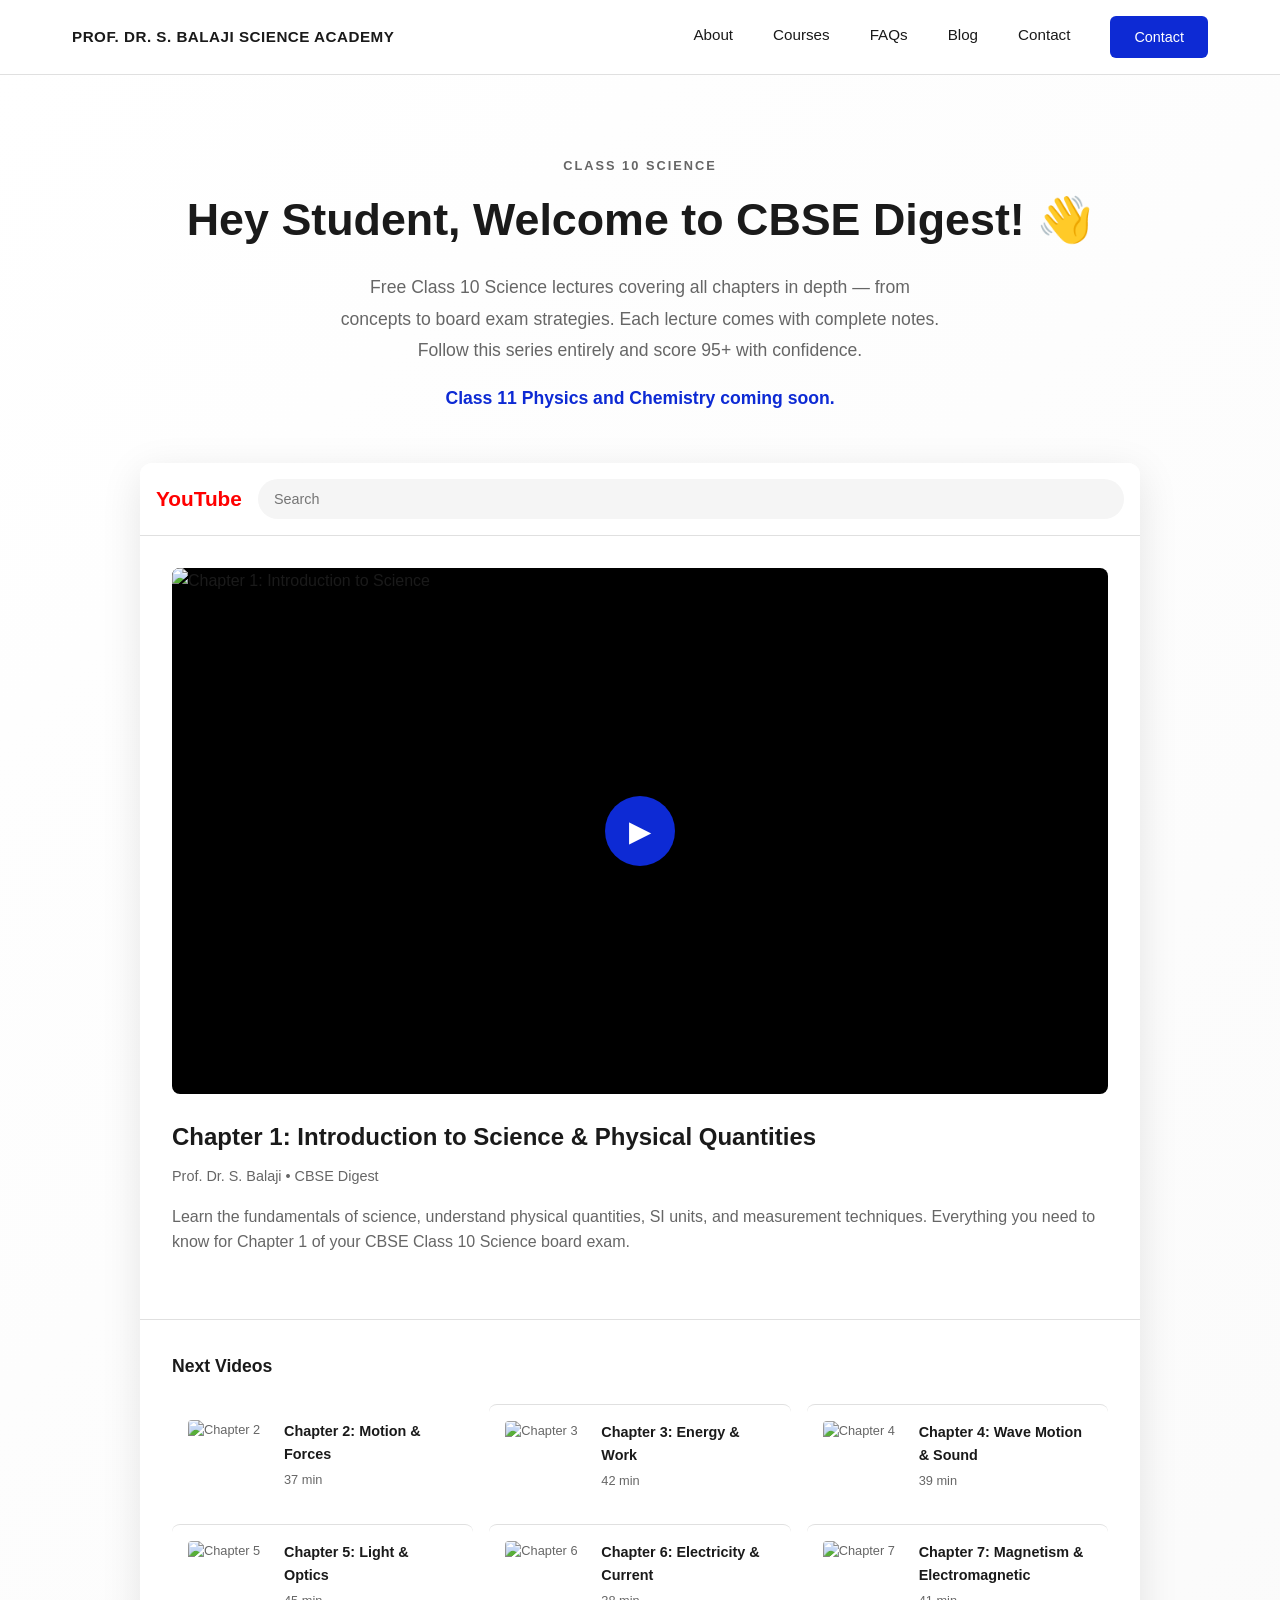
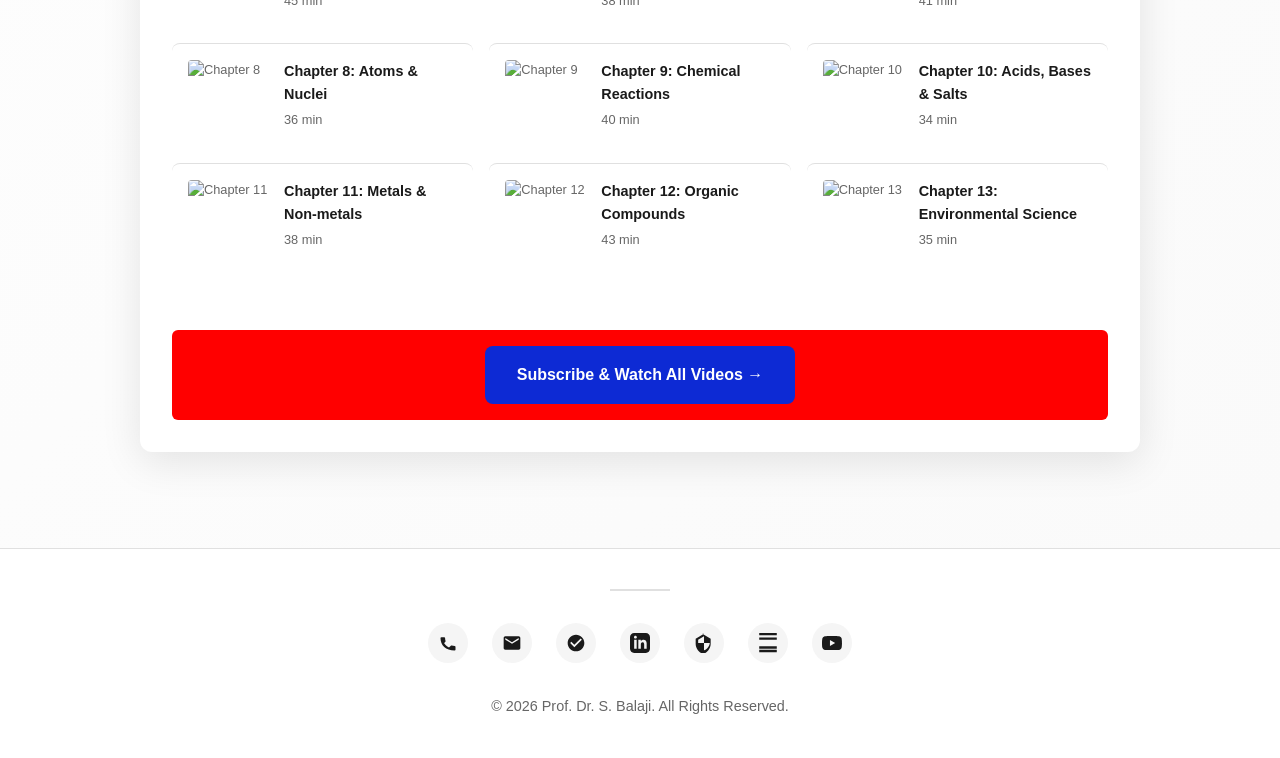
==== cbse-digest.html @ 3a1e555d "Add files via upload" ====
<!DOCTYPE html>
<html lang="en">
<head>
    <meta charset="UTF-8">
    <meta name="viewport" content="width=device-width, initial-scale=1.0">
    <title>CBSE Digest - Free Class 10 Science Lectures</title>
    <link rel="stylesheet" href="styles.css">
</head>
<body>
    <!-- HEADER -->
    <header class="header" id="header">
        <div class="header-container">
            <div class="logo" onclick="window.location.href='index.html'">PROF. DR. S. BALAJI SCIENCE ACADEMY</div>
            
            <nav class="nav-desktop">
                <a href="index.html#about" class="nav-link">About</a>
                <a href="index.html#courses" class="nav-link">Courses</a>
                <a href="index.html#faqs" class="nav-link">FAQs</a>
                <a href="index.html#blog" class="nav-link">Blog</a>
                <a href="index.html#contact" class="nav-link">Contact</a>
                <a href="tel:+919787692116" class="nav-cta">Contact</a>
            </nav>

            <button class="hamburger" id="hamburger">
                <span></span>
                <span></span>
                <span></span>
            </button>
        </div>

        <!-- Mobile Menu -->
        <nav class="nav-mobile" id="navMobile">
            <button class="close-menu" id="closeMenu">✕</button>
            <a href="index.html#about" class="nav-link-mobile">About</a>
            <a href="index.html#courses" class="nav-link-mobile">Courses</a>
            <a href="index.html#faqs" class="nav-link-mobile">FAQs</a>
            <a href="index.html#blog" class="nav-link-mobile">Blog</a>
            <a href="index.html#contact" class="nav-link-mobile">Contact</a>
            <a href="tel:+919787692116" class="nav-link-mobile cta-mobile">Contact</a>
        </nav>
    </header>

    <!-- CBSE DIGEST HERO -->
    <section class="digest-hero">
        <div class="section-container">
            <div class="section-header">
                <p class="section-label">CLASS 10 SCIENCE</p>
                <h1 class="section-title">Hey Student, Welcome to CBSE Digest! 👋</h1>
                <p class="section-subtitle">
                    Free Class 10 Science lectures covering all chapters in depth — from concepts to board exam strategies. 
                    Each lecture comes with complete notes. Follow this series entirely and score 95+ with confidence.
                </p>
                <p class="section-subtitle soon">
                    Class 11 Physics and Chemistry coming soon.
                </p>
            </div>

            <!-- YouTube Mockup -->
            <div class="digest-mockup">
                <div class="youtube-header">
                    <div class="yt-logo">YouTube</div>
                    <input type="text" placeholder="Search" class="yt-search">
                </div>

                <div class="video-main-section">
                    <div class="main-video">
                        <img src="assets/images/chapter1-main.jpg" alt="Chapter 1: Introduction to Science">
                        <div class="play-btn">▶</div>
                    </div>
                    <div class="video-info">
                        <h2>Chapter 1: Introduction to Science & Physical Quantities</h2>
                        <p class="video-meta">Prof. Dr. S. Balaji • CBSE Digest</p>
                        <p class="video-description">Learn the fundamentals of science, understand physical quantities, SI units, and measurement techniques. Everything you need to know for Chapter 1 of your CBSE Class 10 Science board exam.</p>
                    </div>
                </div>

                <div class="suggested-videos">
                    <h3>Next Videos</h3>
                    <div class="suggestion-list">
                        <div class="suggestion-item">
                            <img src="assets/images/chapter2-thumb.jpg" alt="Chapter 2">
                            <div>
                                <p class="suggestion-title">Chapter 2: Motion & Forces</p>
                                <p class="suggestion-meta">37 min</p>
                            </div>
                        </div>
                        <div class="suggestion-item">
                            <img src="assets/images/chapter3-thumb.jpg" alt="Chapter 3">
                            <div>
                                <p class="suggestion-title">Chapter 3: Energy & Work</p>
                                <p class="suggestion-meta">42 min</p>
                            </div>
                        </div>
                        <div class="suggestion-item">
                            <img src="assets/images/chapter4-thumb.jpg" alt="Chapter 4">
                            <div>
                                <p class="suggestion-title">Chapter 4: Wave Motion & Sound</p>
                                <p class="suggestion-meta">39 min</p>
                            </div>
                        </div>
                        <div class="suggestion-item">
                            <img src="assets/images/chapter5-thumb.jpg" alt="Chapter 5">
                            <div>
                                <p class="suggestion-title">Chapter 5: Light & Optics</p>
                                <p class="suggestion-meta">45 min</p>
                            </div>
                        </div>
                        <div class="suggestion-item">
                            <img src="assets/images/chapter6-thumb.jpg" alt="Chapter 6">
                            <div>
                                <p class="suggestion-title">Chapter 6: Electricity & Current</p>
                                <p class="suggestion-meta">38 min</p>
                            </div>
                        </div>
                        <div class="suggestion-item">
                            <img src="assets/images/chapter7-thumb.jpg" alt="Chapter 7">
                            <div>
                                <p class="suggestion-title">Chapter 7: Magnetism & Electromagnetic</p>
                                <p class="suggestion-meta">41 min</p>
                            </div>
                        </div>
                        <div class="suggestion-item">
                            <img src="assets/images/chapter8-thumb.jpg" alt="Chapter 8">
                            <div>
                                <p class="suggestion-title">Chapter 8: Atoms & Nuclei</p>
                                <p class="suggestion-meta">36 min</p>
                            </div>
                        </div>
                        <div class="suggestion-item">
                            <img src="assets/images/chapter9-thumb.jpg" alt="Chapter 9">
                            <div>
                                <p class="suggestion-title">Chapter 9: Chemical Reactions</p>
                                <p class="suggestion-meta">40 min</p>
                            </div>
                        </div>
                        <div class="suggestion-item">
                            <img src="assets/images/chapter10-thumb.jpg" alt="Chapter 10">
                            <div>
                                <p class="suggestion-title">Chapter 10: Acids, Bases & Salts</p>
                                <p class="suggestion-meta">34 min</p>
                            </div>
                        </div>
                        <div class="suggestion-item">
                            <img src="assets/images/chapter11-thumb.jpg" alt="Chapter 11">
                            <div>
                                <p class="suggestion-title">Chapter 11: Metals & Non-metals</p>
                                <p class="suggestion-meta">38 min</p>
                            </div>
                        </div>
                        <div class="suggestion-item">
                            <img src="assets/images/chapter12-thumb.jpg" alt="Chapter 12">
                            <div>
                                <p class="suggestion-title">Chapter 12: Organic Compounds</p>
                                <p class="suggestion-meta">43 min</p>
                            </div>
                        </div>
                        <div class="suggestion-item">
                            <img src="assets/images/chapter13-thumb.jpg" alt="Chapter 13">
                            <div>
                                <p class="suggestion-title">Chapter 13: Environmental Science</p>
                                <p class="suggestion-meta">35 min</p>
                            </div>
                        </div>
                    </div>
                </div>

                <div class="digest-cta">
                    <a href="https://www.youtube.com/@CBSEdigest" class="btn btn-primary">Subscribe & Watch All Videos →</a>
                </div>
            </div>
        </div>
    </section>

    <!-- FOOTER -->
    <footer class="footer">
        <div class="footer-divider"></div>
        <div class="footer-icons">
            <a href="tel:+919787692116" class="footer-icon phone" title="Call">
                <svg viewBox="0 0 24 24" xmlns="http://www.w3.org/2000/svg">
                    <path d="M6.62 10.79c1.44 2.83 3.76 5.14 6.59 6.59l2.2-2.2c.27-.27.67-.36 1.02-.24 1.12.37 2.33.57 3.57.57.55 0 1 .45 1 1V20c0 .55-.45 1-1 1C9.29 21 3 14.71 3 6c0-.55.45-1 1-1h3.5c.55 0 1 .45 1 1 0 1.25.2 2.45.57 3.57.11.35.03.74-.25 1.02l-2.2 2.2z"/>
                </svg>
            </a>
            <a href="mailto:prof.balaji13@gmail.com" class="footer-icon mail" title="Email">
                <svg viewBox="0 0 24 24" xmlns="http://www.w3.org/2000/svg">
                    <path d="M20 4H4c-1.1 0-1.99.9-1.99 2L2 18c0 1.1.9 2 2 2h16c1.1 0 2-.9 2-2V6c0-1.1-.9-2-2-2zm0 4l-8 5-8-5V6l8 5 8-5v2z"/>
                </svg>
            </a>
            <a href="https://g.co/kgs/EkVWVxL" class="footer-icon business" title="Google Business">
                <svg viewBox="0 0 24 24" xmlns="http://www.w3.org/2000/svg">
                    <path d="M12 2C6.48 2 2 6.48 2 12s4.48 10 10 10 10-4.48 10-10S17.52 2 12 2zm-2 15l-5-5 1.41-1.41L10 14.17l7.59-7.59L19 8l-9 9z"/>
                </svg>
            </a>
            <a href="https://www.linkedin.com/in/profdrsbalaji" class="footer-icon linkedin" title="LinkedIn">
                <svg viewBox="0 0 24 24" xmlns="http://www.w3.org/2000/svg">
                    <path d="M19 0h-14c-2.761 0-5 2.239-5 5v14c0 2.761 2.239 5 5 5h14c2.762 0 5-2.239 5-5v-14c0-2.761-2.238-5-5-5zm-11 19h-3v-11h3v11zm-1.5-12.268c-.966 0-1.75-.79-1.75-1.764s.784-1.764 1.75-1.764 1.75.79 1.75 1.764-.783 1.764-1.75 1.764zm13.5 12.268h-3v-5.604c0-3.368-4-3.113-4 0v5.604h-3v-11h3v1.765c1.396-2.586 7-2.777 7 2.469v6.766z"/>
                </svg>
            </a>
            <a href="https://scholar.google.co.kr/citations?hl=en&pli=1&user=9NAUZ5MAAAAJ" class="footer-icon scholar" title="Google Scholar">
                <svg viewBox="0 0 24 24" xmlns="http://www.w3.org/2000/svg">
                    <path d="M12 1L2 7v6c0 5.55 3.84 10.74 9 12 5.16-1.26 9-6.45 9-12V7l-10-6zm0 10.99h7c-.53 4.12-3.28 7.72-7 8.77V12H5V8.21L12 4v7.99z"/>
                </svg>
            </a>
            <a href="https://profbalaji.substack.com/" class="footer-icon substack" title="Substack">
                <svg viewBox="0 0 24 24" xmlns="http://www.w3.org/2000/svg">
                    <path d="M22.539 8.242H1.46V5.406h21.08V8.24zm0 10.562H1.46V15.97h21.08v2.834zm0 1.375H1.46v2.834h21.08v-2.834zM1.46 0h21.08v2.84H1.46V0z"/>
                </svg>
            </a>
            <a href="https://www.youtube.com/@CBSEdigest" class="footer-icon youtube" title="YouTube">
                <svg viewBox="0 0 24 24" xmlns="http://www.w3.org/2000/svg">
                    <path d="M23.498 6.186a3.016 3.016 0 0 0-2.122-2.136C19.505 3.545 12 3.545 12 3.545s-7.505 0-9.377.505A3.017 3.017 0 0 0 .502 6.186C0 8.07 0 12 0 12s0 3.93.502 5.814a3.016 3.016 0 0 0 2.122 2.136c1.871.505 9.376.505 9.376.505s7.505 0 9.377-.505a3.015 3.015 0 0 0 2.122-2.136C24 15.93 24 12 24 12s0-3.93-.502-5.814zM9.545 15.568V8.432L15.818 12l-6.273 3.568z" fill="currentColor"/>
                </svg>
            </a>
        </div>
        <p class="footer-copyright">© 2026 Prof. Dr. S. Balaji. All Rights Reserved.</p>
    </footer>

    <script src="script.js"></script>
</body>
</html>
---- styles.css ----
/* CSS VARIABLES */
:root {
    --primary-blue: #0d2ad4;
    --teal: #049a8f;
    --gold: #edb538;
    --dark-navy: #0d2955;
    --light-gray: #f5f5f5;
    --off-white: #fafafa;
    --text-dark: #1a1a1a;
    --text-light: #666;
    --border-light: #e0e0e0;
    --transition: all 0.3s cubic-bezier(0.25, 0.46, 0.45, 0.94);
}

/* GLOBAL */
* {
    margin: 0;
    padding: 0;
    box-sizing: border-box;
}

html {
    scroll-behavior: smooth;
}

body {
    font-family: -apple-system, BlinkMacSystemFont, 'Segoe UI', Roboto, Oxygen, Ubuntu, Cantarell, sans-serif;
    color: var(--text-dark);
    background: #fff;
    line-height: 1.6;
    overflow-x: hidden;
}

/* HEADER */
.header {
    position: fixed;
    top: 0;
    left: 0;
    right: 0;
    background: rgba(255, 255, 255, 0.95);
    backdrop-filter: blur(10px);
    z-index: 1000;
    border-bottom: 1px solid var(--border-light);
}

.header-container {
    max-width: 1200px;
    margin: 0 auto;
    padding: 1rem 2rem;
    display: flex;
    align-items: center;
    justify-content: space-between;
}

.logo {
    font-size: 0.95rem;
    font-weight: 700;
    letter-spacing: 0.5px;
    cursor: pointer;
    transition: var(--transition);
    color: var(--text-dark);
}

.logo:hover {
    color: var(--primary-blue);
}

/* DESKTOP NAV */
.nav-desktop {
    display: flex;
    gap: 2.5rem;
    align-items: center;
}

.nav-link {
    font-size: 0.95rem;
    color: var(--text-dark);
    text-decoration: none;
    transition: var(--transition);
    position: relative;
    padding-bottom: 0.25rem;
}

.nav-link:hover {
    color: var(--primary-blue);
}

.nav-link.active::after {
    content: '';
    position: absolute;
    bottom: -8px;
    left: 50%;
    transform: translateX(-50%);
    width: 6px;
    height: 3px;
    background: var(--primary-blue);
    border-radius: 2px;
}

.nav-cta {
    background: var(--primary-blue);
    color: white !important;
    padding: 0.6rem 1.5rem;
    border-radius: 6px;
    text-decoration: none;
    font-size: 0.9rem;
    font-weight: 500;
    transition: var(--transition);
}

.nav-cta:hover {
    background: #0a1fa8;
    transform: translateY(-2px);
}

/* MOBILE NAV */
.hamburger {
    display: none;
    flex-direction: column;
    gap: 6px;
    background: none;
    border: none;
    cursor: pointer;
}

.hamburger span {
    width: 25px;
    height: 2.5px;
    background: var(--text-dark);
    transition: var(--transition);
    border-radius: 2px;
}

.hamburger.active span:nth-child(1) {
    transform: rotate(45deg) translate(8px, 8px);
}

.hamburger.active span:nth-child(2) {
    opacity: 0;
}

.hamburger.active span:nth-child(3) {
    transform: rotate(-45deg) translate(8px, -8px);
}

.nav-mobile {
    position: fixed;
    top: 0;
    left: -100%;
    width: 100%;
    height: 100vh;
    background: rgba(255, 255, 255, 0.98);
    backdrop-filter: blur(10px);
    display: flex;
    flex-direction: column;
    gap: 1.5rem;
    padding: 6rem 2rem 2rem;
    transition: left 0.3s ease;
    z-index: 999;
}

.nav-mobile.active {
    left: 0;
}

.close-menu {
    position: absolute;
    top: 1.5rem;
    right: 2rem;
    background: none;
    border: none;
    font-size: 1.5rem;
    cursor: pointer;
    color: var(--text-dark);
}

.nav-link-mobile {
    font-size: 1.1rem;
    color: var(--text-dark);
    text-decoration: none;
    padding: 0.75rem 0;
    border-bottom: 1px solid var(--border-light);
    transition: var(--transition);
}

.nav-link-mobile:hover {
    color: var(--primary-blue);
}

.cta-mobile {
    background: var(--primary-blue);
    color: white !important;
    padding: 0.75rem 1.5rem;
    border-radius: 6px;
    text-align: center;
    border: none;
    margin-top: 1rem;
}

/* HERO SECTION */
.hero {
    min-height: 100vh;
    display: flex;
    align-items: center;
    justify-content: center;
    position: relative;
    margin-top: 60px;
    background: linear-gradient(135deg, #ffffff 0%, #fafafa 100%);
    overflow: hidden;
}

.hero-grid {
    position: absolute;
    top: 0;
    left: 0;
    width: 100%;
    height: 100%;
    background-image: 
        linear-gradient(0deg, transparent 24%, rgba(200, 200, 200, 0.05) 25%, rgba(200, 200, 200, 0.05) 26%, transparent 27%, transparent 74%, rgba(200, 200, 200, 0.05) 75%, rgba(200, 200, 200, 0.05) 76%, transparent 77%, transparent),
        linear-gradient(90deg, transparent 24%, rgba(200, 200, 200, 0.05) 25%, rgba(200, 200, 200, 0.05) 26%, transparent 27%, transparent 74%, rgba(200, 200, 200, 0.05) 75%, rgba(200, 200, 200, 0.05) 76%, transparent 77%, transparent);
    background-size: 50px 50px;
    opacity: 0.5;
}

.hero-content {
    position: relative;
    z-index: 2;
    max-width: 900px;
    margin: 0 auto;
    padding: 2rem;
    text-align: center;
}

.hero-title {
    font-size: clamp(2rem, 5vw, 3.5rem);
    font-weight: 800;
    line-height: 1.2;
    margin-bottom: 1.5rem;
    color: var(--text-dark);
}

.hero-title .italic {
    font-style: italic;
    font-weight: 600;
}

.hero-description {
    font-size: clamp(1rem, 2vw, 1.1rem);
    color: var(--text-light);
    margin-bottom: 1.25rem;
    line-height: 1.8;
}

.hero-buttons {
    display: flex;
    gap: 1.5rem;
    justify-content: center;
    margin: 2.5rem 0;
    flex-wrap: wrap;
}

.btn {
    padding: 1rem 2rem;
    border-radius: 8px;
    text-decoration: none;
    font-weight: 600;
    font-size: 1rem;
    transition: var(--transition);
    display: inline-flex;
    align-items: center;
    gap: 0.75rem;
    border: none;
    cursor: pointer;
}

.btn-primary {
    background: var(--primary-blue);
    color: white;
}

.btn-primary:hover {
    background: #0a1fa8;
    transform: translateY(-3px);
    box-shadow: 0 8px 20px rgba(13, 42, 212, 0.3);
}

.btn-secondary {
    background: transparent;
    color: var(--primary-blue);
    border: 2px solid var(--primary-blue);
}

.btn-secondary:hover {
    background: var(--primary-blue);
    color: white;
}

.hero-badges {
    display: flex;
    flex-wrap: wrap;
    gap: 1rem;
    justify-content: center;
    margin: 2.5rem 0;
}

.badge {
    background: white;
    padding: 0.75rem 1.5rem;
    border-radius: 20px;
    font-size: 0.9rem;
    color: var(--text-dark);
    box-shadow: 0 2px 8px rgba(0, 0, 0, 0.08);
}

.papers-grid {
    display: grid;
    grid-template-columns: repeat(auto-fit, minmax(100px, 1fr));
    gap: 1.5rem;
    margin: 3rem 0;
    max-width: 400px;
    margin-left: auto;
    margin-right: auto;
}

.paper {
    background: white;
    padding: 1.5rem;
    border-radius: 12px;
    box-shadow: 0 4px 15px rgba(0, 0, 0, 0.08);
    text-align: center;
    transition: var(--transition);
}

.paper:hover {
    transform: translateY(-5px);
    box-shadow: 0 8px 25px rgba(0, 0, 0, 0.12);
}

.paper {
    font-size: 1.8rem;
    font-weight: 700;
    color: var(--primary-blue);
    display: flex;
    flex-direction: column;
    align-items: center;
}

.paper span {
    font-size: 0.75rem;
    font-weight: 600;
    color: var(--text-light);
    margin-top: 0.5rem;
    text-transform: uppercase;
}

.name-card {
    background: white;
    padding: 1.5rem;
    border-radius: 12px;
    box-shadow: 0 4px 15px rgba(0, 0, 0, 0.08);
    margin-top: 3rem;
    max-width: 350px;
    margin-left: auto;
    margin-right: auto;
}

.name-card h3 {
    font-size: 1.5rem;
    font-weight: 700;
    margin-bottom: 0.5rem;
}

.name-card .degree {
    font-size: 0.85rem;
    font-weight: 500;
    color: var(--text-light);
    margin-left: 0.5rem;
}

.name-card .meta {
    font-size: 0.9rem;
    color: var(--text-light);
    margin-bottom: 1rem;
}

.subjects-pills {
    display: flex;
    flex-wrap: wrap;
    gap: 0.5rem;
    justify-content: center;
}

.pill {
    background: var(--light-gray);
    padding: 0.5rem 1rem;
    border-radius: 20px;
    font-size: 0.8rem;
    font-weight: 600;
    color: var(--text-dark);
}

/* SECTION HEADER */
.section-container {
    max-width: 1200px;
    margin: 0 auto;
    padding: 4rem 2rem;
}

.section-header {
    text-align: center;
    margin-bottom: 3rem;
}

.section-label {
    font-size: 0.8rem;
    letter-spacing: 2px;
    text-transform: uppercase;
    color: var(--text-light);
    font-weight: 600;
    margin-bottom: 0.5rem;
}

.section-title {
    font-size: clamp(1.8rem, 4vw, 2.8rem);
    font-weight: 800;
    margin-bottom: 1rem;
    color: var(--text-dark);
}

.section-subtitle {
    font-size: clamp(0.95rem, 1.5vw, 1.1rem);
    color: var(--text-light);
    max-width: 600px;
    margin: 0 auto;
    line-height: 1.8;
}

/* ABOUT SECTION */
.about {
    background: white;
}

.about-content {
    max-width: 800px;
    margin: 0 auto;
    font-size: 1.05rem;
    line-height: 1.8;
    color: var(--text-light);
}

.about-content p {
    margin-bottom: 1.5rem;
}

.read-more-content {
    max-height: 0;
    overflow: hidden;
    transition: max-height 0.3s ease;
}

.read-more-content.active {
    max-height: 500px;
}

.read-more-btn {
    background: white;
    color: var(--primary-blue);
    border: 2px solid var(--primary-blue);
    padding: 0.75rem 2rem;
    border-radius: 6px;
    cursor: pointer;
    font-weight: 600;
    font-size: 0.95rem;
    transition: var(--transition);
    margin: 1.5rem 0;
}

.read-more-btn:hover {
    background: var(--primary-blue);
    color: white;
}

.about-cta {
    margin-top: 2.5rem;
    text-align: center;
}

.linkedin-btn {
    display: inline-block;
    background: #0A66C2;
    color: white;
    padding: 0.75rem 2rem;
    border-radius: 6px;
    text-decoration: none;
    font-weight: 600;
    transition: var(--transition);
}

.linkedin-btn:hover {
    background: #084a98;
    transform: translateY(-2px);
}

/* COURSES SECTION */
.courses {
    background: var(--light-gray);
}

.courses-grid {
    display: grid;
    grid-template-columns: repeat(auto-fit, minmax(320px, 1fr));
    gap: 2rem;
    margin-bottom: 3rem;
}

.course-card {
    background: white;
    padding: 2rem;
    border-radius: 12px;
    box-shadow: 0 2px 10px rgba(0, 0, 0, 0.08);
    transition: var(--transition);
}

.course-card:hover {
    transform: translateY(-8px);
    box-shadow: 0 12px 30px rgba(0, 0, 0, 0.15);
}

.pill-group {
    display: flex;
    gap: 0.75rem;
    margin-bottom: 1.5rem;
    flex-wrap: wrap;
}

.pill-badge {
    background: var(--light-gray);
    padding: 0.4rem 0.9rem;
    border-radius: 15px;
    font-size: 0.75rem;
    font-weight: 700;
    text-transform: uppercase;
    color: var(--text-dark);
}

.course-board {
    font-size: 1.8rem;
    font-weight: 800;
    color: var(--primary-blue);
    margin-bottom: 0.25rem;
}

.course-board.tnboard {
    color: var(--teal);
}

.course-class {
    font-size: 1.2rem;
    font-weight: 700;
    font-style: italic;
    color: var(--text-dark);
    margin-bottom: 0.5rem;
}

.course-subjects {
    font-size: 0.8rem;
    text-transform: uppercase;
    letter-spacing: 1px;
    color: var(--text-light);
    font-weight: 600;
    margin-bottom: 1rem;
}

.course-description {
    font-size: 0.95rem;
    color: var(--text-light);
    line-height: 1.6;
    margin-bottom: 1.5rem;
}

.course-description strong {
    color: var(--text-dark);
    font-weight: 600;
}

.batch-timings {
    background: var(--off-white);
    padding: 1.25rem;
    border-radius: 8px;
    margin-bottom: 1.5rem;
}

.batch {
    display: flex;
    gap: 1rem;
    margin-bottom: 1rem;
}

.batch:last-child {
    margin-bottom: 0;
}

.calendar {
    font-size: 1.5rem;
}

.batch p {
    font-size: 0.9rem;
    margin: 0;
}

.batch p:first-child {
    font-weight: 600;
    color: var(--text-dark);
}

.batch p:last-child {
    color: var(--text-light);
    font-size: 0.85rem;
}

.course-cta {
    display: block;
    text-align: center;
    background: var(--primary-blue);
    color: white;
    padding: 0.75rem 1.5rem;
    border-radius: 6px;
    text-decoration: none;
    font-weight: 600;
    transition: var(--transition);
}

.course-cta:hover {
    background: #0a1fa8;
    transform: translateY(-2px);
}

/* CBSE DIGEST CARD */
.cbse-digest-card {
    background: linear-gradient(135deg, #667eea 0%, #764ba2 100%);
    color: white;
    padding: 2.5rem;
    border-radius: 15px;
    display: grid;
    grid-template-columns: 1fr 1fr;
    gap: 2rem;
    align-items: center;
    margin-top: 3rem;
}

.digest-left h3 {
    font-size: 2rem;
    font-weight: 800;
    margin-bottom: 1.5rem;
}

.digest-flow {
    display: flex;
    flex-wrap: wrap;
    align-items: center;
    gap: 0.75rem;
    margin-bottom: 2rem;
}

.flow-item {
    background: rgba(255, 255, 255, 0.2);
    padding: 0.75rem 1.25rem;
    border-radius: 20px;
    font-size: 0.85rem;
    font-weight: 600;
    backdrop-filter: blur(10px);
}

.flow-arrow {
    opacity: 0.8;
}

.digest-description {
    font-size: 1rem;
    line-height: 1.6;
    margin-bottom: 1.5rem;
    opacity: 0.95;
}

.digest-cta {
    display: inline-block;
    background: white;
    color: #667eea;
    padding: 0.75rem 1.5rem;
    border-radius: 6px;
    text-decoration: none;
    font-weight: 700;
    transition: var(--transition);
}

.digest-cta:hover {
    transform: translateY(-2px);
    box-shadow: 0 8px 20px rgba(0, 0, 0, 0.2);
}

.digest-right {
    display: flex;
    justify-content: center;
}

.youtube-mockup {
    background: white;
    border-radius: 12px;
    overflow: hidden;
    box-shadow: 0 20px 60px rgba(0, 0, 0, 0.3);
    width: 100%;
    max-width: 350px;
}

.video-player {
    position: relative;
    background: #000;
    aspect-ratio: 16 / 9;
    overflow: hidden;
}

.video-player img {
    width: 100%;
    height: 100%;
    object-fit: cover;
}

.play-icon {
    position: absolute;
    top: 50%;
    left: 50%;
    transform: translate(-50%, -50%);
    background: var(--primary-blue);
    width: 50px;
    height: 50px;
    border-radius: 50%;
    display: flex;
    align-items: center;
    justify-content: center;
    color: white;
    font-size: 1.5rem;
    cursor: pointer;
    transition: var(--transition);
}

.video-player:hover .play-icon {
    background: #0a1fa8;
    transform: translate(-50%, -50%) scale(1.1);
}

.video-suggestions {
    padding: 1rem;
    background: white;
    color: var(--text-dark);
}

.video-title {
    font-size: 0.85rem;
    font-weight: 600;
    margin-bottom: 0.75rem;
    color: var(--text-light);
}

.suggestion-item {
    font-size: 0.8rem;
    padding: 0.5rem 0;
    color: var(--text-light);
    border-top: 1px solid var(--border-light);
}

.suggestion-item:first-child {
    border-top: none;
}

/* MODES SECTION */
.modes {
    background: white;
}

.modes-container {
    display: grid;
    grid-template-columns: repeat(auto-fit, minmax(300px, 1fr));
    gap: 2rem;
}

.mode-card {
    background: white;
    padding: 2rem;
    border-radius: 12px;
    box-shadow: 0 2px 10px rgba(0, 0, 0, 0.08);
    transition: var(--transition);
    position: relative;
}

.mode-card.classroom {
    border-top: 4px solid #FF6B6B;
}

.mode-card.online {
    border-top: 4px solid var(--primary-blue);
}

.mode-card.hybrid {
    border-top: 4px solid var(--gold);
}

.mode-card:hover {
    transform: translateY(-8px);
    box-shadow: 0 12px 30px rgba(0, 0, 0, 0.15);
}

.mode-image {
    width: 100%;
    height: 150px;
    background: linear-gradient(135deg, #f5f5f5 0%, #e8e8e8 100%);
    border-radius: 8px;
    display: flex;
    align-items: center;
    justify-content: center;
    margin-bottom: 1.5rem;
    color: var(--text-dark);
}

.mode-image svg {
    width: 80px;
    height: 80px;
    opacity: 0.6;
}

.mode-title {
    font-size: 1.6rem;
    font-weight: 800;
    margin-bottom: 0.75rem;
    color: var(--text-dark);
}

.mode-description {
    font-size: 0.95rem;
    color: var(--text-light);
    line-height: 1.6;
    margin-bottom: 1.5rem;
}

.mode-features {
    list-style: none;
    margin-bottom: 1.5rem;
}

.mode-features li {
    padding: 0.6rem 0;
    color: var(--text-light);
    font-size: 0.9rem;
    padding-left: 1.5rem;
    position: relative;
}

.mode-features li::before {
    content: '✓';
    position: absolute;
    left: 0;
    color: var(--primary-blue);
    font-weight: bold;
}

.mode-cta {
    display: block;
    text-align: center;
    background: var(--primary-blue);
    color: white;
    padding: 0.75rem 1.5rem;
    border-radius: 6px;
    text-decoration: none;
    font-weight: 600;
    transition: var(--transition);
}

.mode-cta:hover {
    background: #0a1fa8;
    transform: translateY(-2px);
}

/* FAQS SECTION */
.faqs {
    background: var(--light-gray);
}

.faq-filters {
    display: flex;
    gap: 1rem;
    justify-content: center;
    margin-bottom: 2.5rem;
    flex-wrap: wrap;
}

.faq-filter-btn {
    padding: 0.75rem 1.5rem;
    border: 2px solid var(--border-light);
    background: white;
    border-radius: 6px;
    cursor: pointer;
    font-weight: 600;
    font-size: 0.9rem;
    transition: var(--transition);
}

.faq-filter-btn.active {
    border-color: var(--primary-blue);
    background: var(--primary-blue);
    color: white;
}

.faq-grid {
    display: grid;
    grid-template-columns: repeat(auto-fit, minmax(300px, 1fr));
    gap: 1.5rem;
}

.faq-item {
    background: white;
    border-radius: 12px;
    overflow: hidden;
    transition: var(--transition);
}

.faq-item.hidden {
    display: none;
}

.faq-item.hidden.show {
    display: block;
}

.faq-question {
    padding: 1.5rem;
    background: white;
    display: flex;
    justify-content: space-between;
    align-items: center;
    cursor: pointer;
    user-select: none;
    font-weight: 600;
    color: var(--text-dark);
}

.faq-question:hover {
    background: var(--light-gray);
}

.faq-toggle {
    font-size: 1.5rem;
    transition: transform 0.3s ease;
    color: var(--primary-blue);
}

.faq-item.active .faq-toggle {
    transform: rotate(45deg);
}

.faq-answer {
    max-height: 0;
    overflow: hidden;
    transition: max-height 0.3s ease;
    padding: 0 1.5rem;
    color: var(--text-light);
    font-size: 0.95rem;
    line-height: 1.6;
}

.faq-item.active .faq-answer {
    max-height: 500px;
    padding: 1.5rem;
    border-top: 1px solid var(--border-light);
}

/* BLOG SECTION */
.blog {
    background: white;
}

.blog-content {
    display: grid;
    grid-template-columns: 350px 1fr;
    gap: 3rem;
    align-items: start;
}

.blog-card {
    background: var(--light-gray);
    padding: 2rem;
    border-radius: 12px;
    height: fit-content;
    position: sticky;
    top: 120px;
}

.blog-card h3 {
    font-size: 1.3rem;
    font-weight: 700;
    line-height: 1.4;
    margin-bottom: 1rem;
    color: var(--text-dark);
}

.blog-card p {
    font-size: 0.95rem;
    color: var(--text-light);
    line-height: 1.6;
    margin-bottom: 1.5rem;
}

.blog-cta {
    display: inline-block;
    color: var(--primary-blue);
    text-decoration: none;
    font-weight: 700;
    transition: var(--transition);
}

.blog-cta:hover {
    color: #0a1fa8;
}

.blog-stats {
    display: grid;
    grid-template-columns: repeat(3, 1fr);
    gap: 1rem;
    margin-top: 2rem;
    padding-top: 2rem;
    border-top: 1px solid var(--border-light);
}

.stat {
    text-align: center;
}

.stat-number {
    display: block;
    font-size: 1.5rem;
    font-weight: 800;
    color: var(--primary-blue);
    margin-bottom: 0.25rem;
}

.stat-label {
    display: block;
    font-size: 0.75rem;
    color: var(--text-light);
    font-weight: 600;
}

.blog-carousel {
    position: relative;
}

.carousel-container {
    display: flex;
    gap: 1.5rem;
    overflow-x: auto;
    padding-bottom: 1rem;
    scroll-snap-type: x mandatory;
}

.carousel-container::-webkit-scrollbar {
    height: 4px;
}

.carousel-container::-webkit-scrollbar-track {
    background: var(--light-gray);
    border-radius: 2px;
}

.carousel-container::-webkit-scrollbar-thumb {
    background: var(--primary-blue);
    border-radius: 2px;
}

.carousel-item {
    min-width: 280px;
    scroll-snap-align: start;
    background: white;
    border-radius: 12px;
    overflow: hidden;
    box-shadow: 0 2px 10px rgba(0, 0, 0, 0.08);
    transition: var(--transition);
}

.carousel-item:hover {
    box-shadow: 0 8px 20px rgba(0, 0, 0, 0.12);
    transform: translateY(-4px);
}

.article-thumbnail {
    width: 100%;
    aspect-ratio: 3 / 2;
    overflow: hidden;
    background: var(--light-gray);
}

.article-thumbnail img {
    width: 100%;
    height: 100%;
    object-fit: cover;
    transition: var(--transition);
}

.carousel-item:hover .article-thumbnail img {
    transform: scale(1.05);
}

.article-title {
    padding: 1rem;
    font-weight: 600;
    color: var(--text-dark);
    font-size: 0.95rem;
    line-height: 1.4;
}

.article-link {
    padding: 0 1rem 1rem;
    display: inline-block;
    color: var(--primary-blue);
    text-decoration: none;
    font-weight: 700;
    transition: var(--transition);
}

.article-link:hover {
    color: #0a1fa8;
}

.carousel-nav {
    position: absolute;
    top: 50%;
    transform: translateY(-50%);
    background: var(--primary-blue);
    color: white;
    border: none;
    width: 40px;
    height: 40px;
    border-radius: 50%;
    cursor: pointer;
    font-size: 1.2rem;
    display: flex;
    align-items: center;
    justify-content: center;
    transition: var(--transition);
    z-index: 10;
}

.carousel-nav:hover {
    background: #0a1fa8;
    transform: translateY(-50%) scale(1.1);
}

.carousel-nav.prev {
    left: -60px;
}

.carousel-nav.next {
    right: -60px;
}

/* CONTACT SECTION */
.contact {
    background: var(--light-gray);
}

.contact-content {
    display: grid;
    grid-template-columns: 1fr 1fr;
    gap: 3rem;
    align-items: start;
}

.contact-info h3 {
    font-size: 0.9rem;
    letter-spacing: 1px;
    text-transform: uppercase;
    font-weight: 700;
    color: var(--text-light);
    margin-bottom: 1rem;
}

.academy-name {
    font-size: 1.3rem;
    font-weight: 700;
    color: var(--text-dark);
    margin-bottom: 0.5rem;
}

.academy-address {
    color: var(--text-light);
    line-height: 1.6;
    margin-bottom: 1rem;
    font-size: 0.95rem;
}

.academy-phone {
    font-size: 1.1rem;
    font-weight: 700;
    color: var(--primary-blue);
    margin-bottom: 1.5rem;
}

.contact-buttons {
    display: flex;
    gap: 1rem;
    flex-wrap: wrap;
}

.contact-btn {
    padding: 0.75rem 1.5rem;
    border: 2px solid var(--border-light);
    background: white;
    border-radius: 6px;
    text-decoration: none;
    font-weight: 600;
    transition: var(--transition);
    color: var(--text-dark);
}

.contact-btn:hover {
    border-color: var(--primary-blue);
    color: var(--primary-blue);
}

.contact-form-wrapper {
    background: white;
    padding: 2rem;
    border-radius: 12px;
    box-shadow: 0 2px 10px rgba(0, 0, 0, 0.08);
}

.contact-form {
    display: flex;
    flex-direction: column;
    gap: 2rem;
}

.form-group label {
    display: block;
    font-weight: 700;
    color: var(--text-dark);
    margin-bottom: 1rem;
    font-size: 0.95rem;
}

.form-buttons {
    display: grid;
    grid-template-columns: repeat(auto-fit, minmax(120px, 1fr));
    gap: 1rem;
}

.form-btn {
    padding: 0.75rem;
    border: 2px solid var(--border-light);
    background: white;
    border-radius: 6px;
    cursor: pointer;
    font-weight: 600;
    transition: var(--transition);
    color: var(--text-dark);
}

.form-btn:hover {
    border-color: var(--primary-blue);
    color: var(--primary-blue);
}

.form-btn.active {
    background: var(--primary-blue);
    color: white;
    border-color: var(--primary-blue);
}

.form-submit {
    padding: 1rem;
    background: var(--primary-blue);
    color: white;
    border-radius: 6px;
    text-decoration: none;
    font-weight: 700;
    text-align: center;
    cursor: pointer;
    transition: var(--transition);
    display: block;
}

.form-submit:hover:not(:disabled) {
    background: #0a1fa8;
    transform: translateY(-2px);
}

.form-submit:disabled {
    background: var(--border-light);
    cursor: not-allowed;
    color: var(--text-light);
}

/* FOOTER */
.footer {
    background: white;
    border-top: 1px solid var(--border-light);
    padding: 2.5rem;
    text-align: center;
}

.footer-divider {
    width: 60px;
    height: 2px;
    background: var(--border-light);
    margin: 0 auto 2rem;
}

.footer-icons {
    display: flex;
    justify-content: center;
    gap: 1.5rem;
    margin-bottom: 2rem;
    flex-wrap: wrap;
}

.footer-icon {
    display: flex;
    align-items: center;
    justify-content: center;
    width: 40px;
    height: 40px;
    border-radius: 50%;
    background: #f5f5f5;
    color: var(--text-dark);
    text-decoration: none;
    transition: var(--transition);
}

.footer-icon svg {
    width: 20px;
    height: 20px;
    fill: currentColor;
}

.footer-icon:hover {
    transform: scale(1.15);
    color: var(--primary-blue);
    background: transparent;
}

.footer-icon.youtube:hover {
    color: #ff0000;
}

.footer-icon.linkedin:hover {
    color: #0A66C2;
}

.footer-icon.substack:hover {
    color: #FF6B35;
}

.footer-copyright {
    font-size: 0.9rem;
    color: var(--text-light);
}

/* CBSE DIGEST PAGE */
.digest-hero {
    min-height: 100vh;
    display: flex;
    align-items: center;
    justify-content: center;
    background: linear-gradient(135deg, #ffffff 0%, #fafafa 100%);
    margin-top: 60px;
    padding: 2rem;
}

.digest-mockup {
    background: white;
    border-radius: 12px;
    box-shadow: 0 10px 40px rgba(0, 0, 0, 0.1);
    overflow: hidden;
    max-width: 1000px;
    width: 100%;
}

.youtube-header {
    display: flex;
    align-items: center;
    gap: 1rem;
    padding: 1rem;
    background: white;
    border-bottom: 1px solid var(--border-light);
}

.yt-logo {
    font-weight: 800;
    color: #ff0000;
    font-size: 1.3rem;
}

.yt-search {
    flex: 1;
    padding: 0.75rem 1rem;
    background: var(--light-gray);
    border: none;
    border-radius: 20px;
    font-size: 0.9rem;
}

.video-main-section {
    padding: 2rem;
}

.main-video {
    position: relative;
    background: #000;
    border-radius: 8px;
    overflow: hidden;
    aspect-ratio: 16 / 9;
    margin-bottom: 1.5rem;
}

.main-video img {
    width: 100%;
    height: 100%;
    object-fit: cover;
}

.main-video .play-btn {
    position: absolute;
    top: 50%;
    left: 50%;
    transform: translate(-50%, -50%);
    background: var(--primary-blue);
    width: 70px;
    height: 70px;
    border-radius: 50%;
    display: flex;
    align-items: center;
    justify-content: center;
    color: white;
    font-size: 1.8rem;
    cursor: pointer;
    transition: var(--transition);
}

.main-video:hover .play-btn {
    background: #0a1fa8;
    transform: translate(-50%, -50%) scale(1.1);
}

.video-info h2 {
    font-size: 1.5rem;
    font-weight: 700;
    margin-bottom: 0.5rem;
    color: var(--text-dark);
}

.video-meta {
    color: var(--text-light);
    font-size: 0.9rem;
    margin-bottom: 1rem;
}

.video-description {
    color: var(--text-light);
    line-height: 1.6;
    margin-bottom: 2rem;
}

.suggested-videos {
    padding: 2rem;
    border-top: 1px solid var(--border-light);
}

.suggested-videos h3 {
    font-size: 1.1rem;
    font-weight: 700;
    margin-bottom: 1.5rem;
    color: var(--text-dark);
}

.suggestion-list {
    display: grid;
    grid-template-columns: repeat(auto-fill, minmax(250px, 1fr));
    gap: 1rem;
}

.suggestion-item {
    display: flex;
    gap: 1rem;
    padding: 1rem;
    border-radius: 8px;
    transition: var(--transition);
    cursor: pointer;
}

.suggestion-item:hover {
    background: var(--light-gray);
}

.suggestion-item img {
    width: 80px;
    height: 60px;
    object-fit: cover;
    border-radius: 4px;
}

.suggestion-item div {
    flex: 1;
}

.suggestion-title {
    font-size: 0.9rem;
    font-weight: 600;
    color: var(--text-dark);
    margin-bottom: 0.25rem;
}

.suggestion-meta {
    font-size: 0.8rem;
    color: var(--text-light);
}

.digest-cta {
    display: block;
    text-align: center;
    background: #ff0000;
    color: white;
    padding: 1rem 2rem;
    text-decoration: none;
    font-weight: 700;
    border-radius: 6px;
    transition: var(--transition);
    margin: 2rem;
}

.digest-cta:hover {
    background: #cc0000;
    transform: translateY(-2px);
}

.section-subtitle.soon {
    color: var(--primary-blue);
    font-weight: 600;
    margin-top: 1rem;
}

/* ANIMATIONS */
@keyframes fadeInUp {
    from {
        opacity: 0;
        transform: translateY(30px);
    }
    to {
        opacity: 1;
        transform: translateY(0);
    }
}

.fade-in-up {
    animation: fadeInUp 0.6s ease-out;
}

/* SCROLL ANIMATIONS */
.fade-in-up {
    opacity: 0;
    animation: fadeInUp 0.6s ease-out forwards;
}

/* RESPONSIVE */
@media (max-width: 768px) {
    .header-container {
        padding: 0.75rem 1rem;
    }

    .logo {
        font-size: 0.75rem;
    }

    .nav-desktop {
        display: none;
    }

    .hamburger {
        display: flex;
    }

    .hero-title {
        font-size: 1.8rem;
    }

    .section-container {
        padding: 2.5rem 1rem;
    }

    .courses-grid {
        grid-template-columns: 1fr;
    }

    .cbse-digest-card {
        grid-template-columns: 1fr;
    }

    .blog-content {
        grid-template-columns: 1fr;
    }

    .blog-card {
        position: static;
        order: 2;
    }

    .blog-carousel {
        order: 1;
    }

    .contact-content {
        grid-template-columns: 1fr;
    }

    .carousel-nav {
        display: none;
    }

    .modes-container {
        display: flex;
        flex-direction: column;
    }

    .mode-card {
        transform: translateY(0);
    }

    .suggestion-list {
        grid-template-columns: 1fr;
    }

    .mode-card:nth-child(1) {
        order: 3;
    }

    .mode-card:nth-child(2) {
        order: 2;
    }

    .mode-card:nth-child(3) {
        order: 1;
    }
}

@media (max-width: 480px) {
    .hero-buttons {
        flex-direction: column;
    }

    .btn {
        width: 100%;
        justify-content: center;
    }

    .hero-badges {
        gap: 0.75rem;
    }

    .badge {
        padding: 0.5rem 1rem;
        font-size: 0.8rem;
    }

    .footer-icons {
        gap: 1rem;
    }

    .footer-icon {
        width: 36px;
        height: 36px;
    }

    .contact-buttons {
        gap: 0.75rem;
    }

    .contact-btn {
        padding: 0.6rem 1rem;
        font-size: 0.85rem;
    }
}
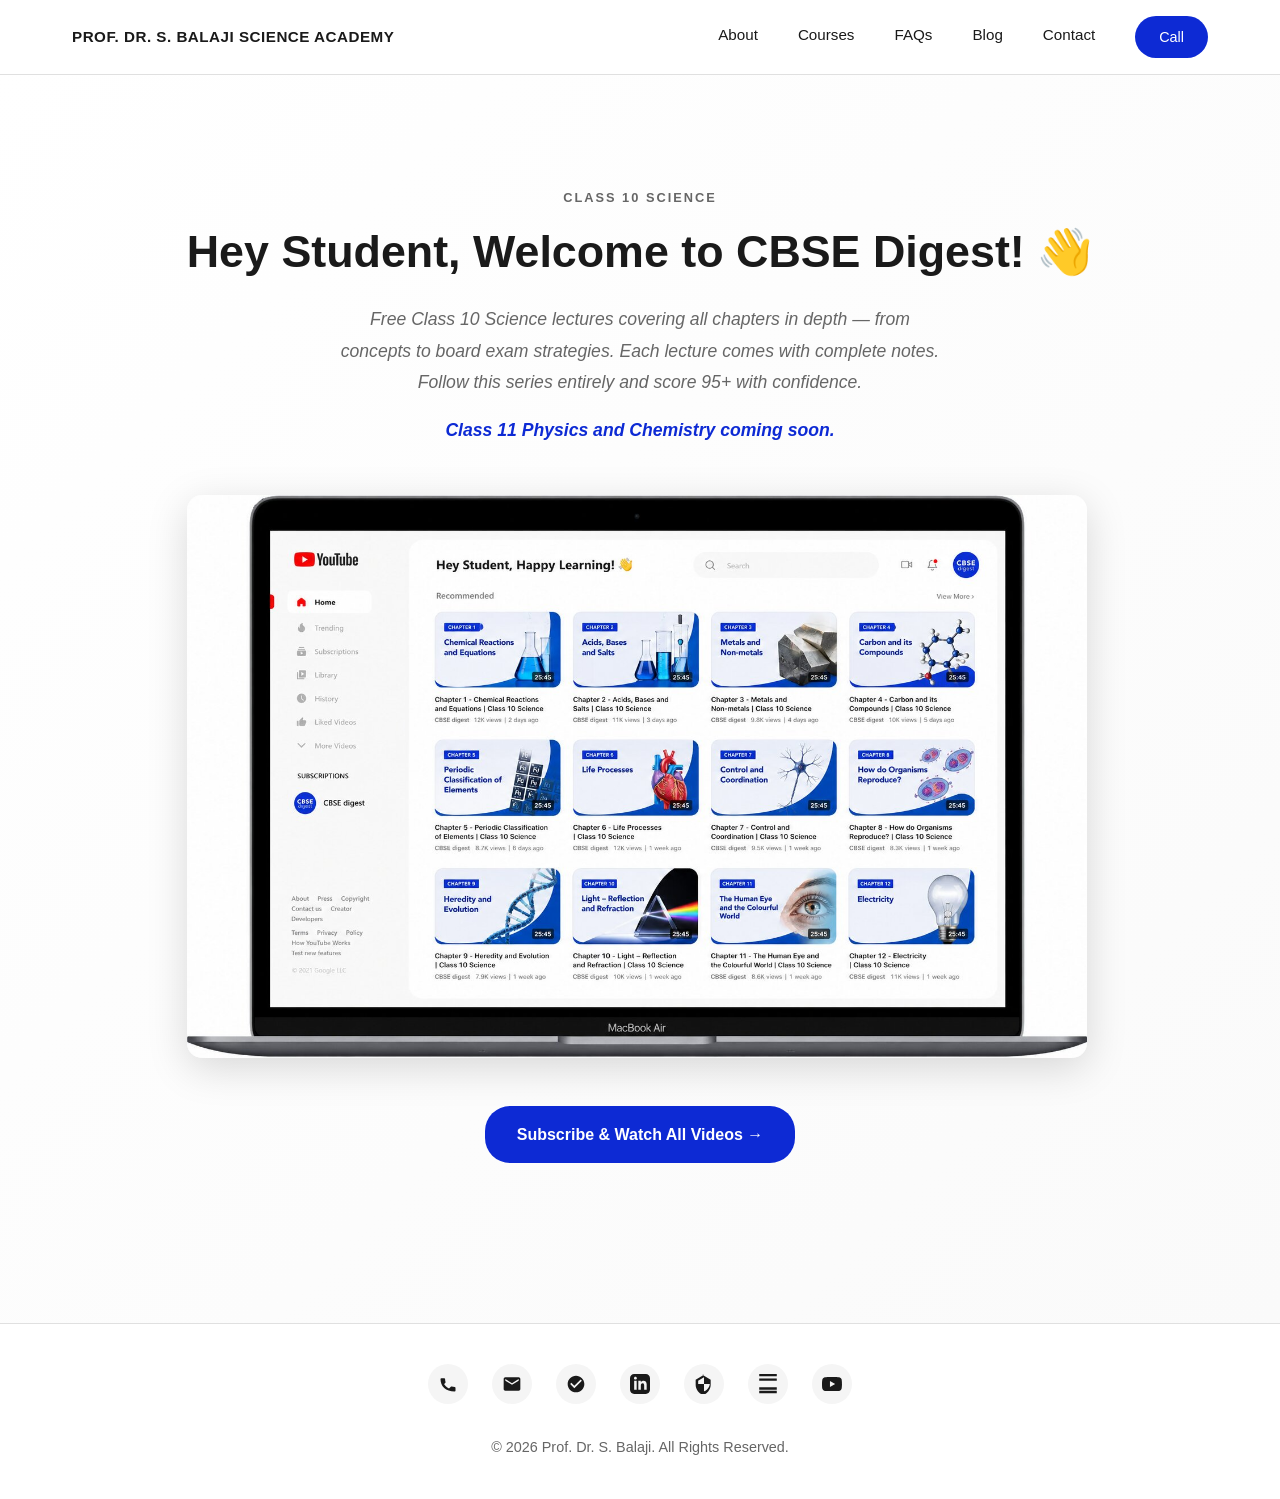
==== commit 7e58f0dd: "Add files via upload" ====
--- a/cbse-digest.html
+++ b/cbse-digest.html
@@ -13,12 +13,12 @@
             <div class="logo" onclick="window.location.href='index.html'">PROF. DR. S. BALAJI SCIENCE ACADEMY</div>
             
             <nav class="nav-desktop">
-                <a href="index.html#about" class="nav-link">About</a>
-                <a href="index.html#courses" class="nav-link">Courses</a>
-                <a href="index.html#faqs" class="nav-link">FAQs</a>
-                <a href="index.html#blog" class="nav-link">Blog</a>
-                <a href="index.html#contact" class="nav-link">Contact</a>
-                <a href="tel:+919787692116" class="nav-cta">Contact</a>
+                <a href="index.html#about-section" class="nav-link">About</a>
+                <a href="index.html#courses-section" class="nav-link">Courses</a>
+                <a href="index.html#faqs-section" class="nav-link">FAQs</a>
+                <a href="index.html#blog-section" class="nav-link">Blog</a>
+                <a href="index.html#contact-section" class="nav-link">Contact</a>
+                <a href="tel:+919787692116" class="nav-cta">Call</a>
             </nav>
 
             <button class="hamburger" id="hamburger">
@@ -31,12 +31,12 @@
         <!-- Mobile Menu -->
         <nav class="nav-mobile" id="navMobile">
             <button class="close-menu" id="closeMenu">✕</button>
-            <a href="index.html#about" class="nav-link-mobile">About</a>
-            <a href="index.html#courses" class="nav-link-mobile">Courses</a>
-            <a href="index.html#faqs" class="nav-link-mobile">FAQs</a>
-            <a href="index.html#blog" class="nav-link-mobile">Blog</a>
-            <a href="index.html#contact" class="nav-link-mobile">Contact</a>
-            <a href="tel:+919787692116" class="nav-link-mobile cta-mobile">Contact</a>
+            <a href="index.html#about-section" class="nav-link-mobile">About</a>
+            <a href="index.html#courses-section" class="nav-link-mobile">Courses</a>
+            <a href="index.html#faqs-section" class="nav-link-mobile">FAQs</a>
+            <a href="index.html#blog-section" class="nav-link-mobile">Blog</a>
+            <a href="index.html#contact-section" class="nav-link-mobile">Contact</a>
+            <a href="tel:+919787692116" class="nav-link-mobile cta-mobile">Call</a>
         </nav>
     </header>
 
@@ -55,125 +55,19 @@
                 </p>
             </div>
 
-            <!-- YouTube Mockup -->
-            <div class="digest-mockup">
-                <div class="youtube-header">
-                    <div class="yt-logo">YouTube</div>
-                    <input type="text" placeholder="Search" class="yt-search">
-                </div>
+            <!-- Image Section with Zoom Effect -->
+            <div class="digest-image-container">
+                <img src="assets/images/cbse-digest-hero.jpg" alt="CBSE Digest" class="digest-image" loading="lazy">
+            </div>
 
-                <div class="video-main-section">
-                    <div class="main-video">
-                        <img src="assets/images/chapter1-main.jpg" alt="Chapter 1: Introduction to Science">
-                        <div class="play-btn">▶</div>
-                    </div>
-                    <div class="video-info">
-                        <h2>Chapter 1: Introduction to Science & Physical Quantities</h2>
-                        <p class="video-meta">Prof. Dr. S. Balaji • CBSE Digest</p>
-                        <p class="video-description">Learn the fundamentals of science, understand physical quantities, SI units, and measurement techniques. Everything you need to know for Chapter 1 of your CBSE Class 10 Science board exam.</p>
-                    </div>
-                </div>
-
-                <div class="suggested-videos">
-                    <h3>Next Videos</h3>
-                    <div class="suggestion-list">
-                        <div class="suggestion-item">
-                            <img src="assets/images/chapter2-thumb.jpg" alt="Chapter 2">
-                            <div>
-                                <p class="suggestion-title">Chapter 2: Motion & Forces</p>
-                                <p class="suggestion-meta">37 min</p>
-                            </div>
-                        </div>
-                        <div class="suggestion-item">
-                            <img src="assets/images/chapter3-thumb.jpg" alt="Chapter 3">
-                            <div>
-                                <p class="suggestion-title">Chapter 3: Energy & Work</p>
-                                <p class="suggestion-meta">42 min</p>
-                            </div>
-                        </div>
-                        <div class="suggestion-item">
-                            <img src="assets/images/chapter4-thumb.jpg" alt="Chapter 4">
-                            <div>
-                                <p class="suggestion-title">Chapter 4: Wave Motion & Sound</p>
-                                <p class="suggestion-meta">39 min</p>
-                            </div>
-                        </div>
-                        <div class="suggestion-item">
-                            <img src="assets/images/chapter5-thumb.jpg" alt="Chapter 5">
-                            <div>
-                                <p class="suggestion-title">Chapter 5: Light & Optics</p>
-                                <p class="suggestion-meta">45 min</p>
-                            </div>
-                        </div>
-                        <div class="suggestion-item">
-                            <img src="assets/images/chapter6-thumb.jpg" alt="Chapter 6">
-                            <div>
-                                <p class="suggestion-title">Chapter 6: Electricity & Current</p>
-                                <p class="suggestion-meta">38 min</p>
-                            </div>
-                        </div>
-                        <div class="suggestion-item">
-                            <img src="assets/images/chapter7-thumb.jpg" alt="Chapter 7">
-                            <div>
-                                <p class="suggestion-title">Chapter 7: Magnetism & Electromagnetic</p>
-                                <p class="suggestion-meta">41 min</p>
-                            </div>
-                        </div>
-                        <div class="suggestion-item">
-                            <img src="assets/images/chapter8-thumb.jpg" alt="Chapter 8">
-                            <div>
-                                <p class="suggestion-title">Chapter 8: Atoms & Nuclei</p>
-                                <p class="suggestion-meta">36 min</p>
-                            </div>
-                        </div>
-                        <div class="suggestion-item">
-                            <img src="assets/images/chapter9-thumb.jpg" alt="Chapter 9">
-                            <div>
-                                <p class="suggestion-title">Chapter 9: Chemical Reactions</p>
-                                <p class="suggestion-meta">40 min</p>
-                            </div>
-                        </div>
-                        <div class="suggestion-item">
-                            <img src="assets/images/chapter10-thumb.jpg" alt="Chapter 10">
-                            <div>
-                                <p class="suggestion-title">Chapter 10: Acids, Bases & Salts</p>
-                                <p class="suggestion-meta">34 min</p>
-                            </div>
-                        </div>
-                        <div class="suggestion-item">
-                            <img src="assets/images/chapter11-thumb.jpg" alt="Chapter 11">
-                            <div>
-                                <p class="suggestion-title">Chapter 11: Metals & Non-metals</p>
-                                <p class="suggestion-meta">38 min</p>
-                            </div>
-                        </div>
-                        <div class="suggestion-item">
-                            <img src="assets/images/chapter12-thumb.jpg" alt="Chapter 12">
-                            <div>
-                                <p class="suggestion-title">Chapter 12: Organic Compounds</p>
-                                <p class="suggestion-meta">43 min</p>
-                            </div>
-                        </div>
-                        <div class="suggestion-item">
-                            <img src="assets/images/chapter13-thumb.jpg" alt="Chapter 13">
-                            <div>
-                                <p class="suggestion-title">Chapter 13: Environmental Science</p>
-                                <p class="suggestion-meta">35 min</p>
-                            </div>
-                        </div>
-                    </div>
-                </div>
-
-                <div class="digest-cta">
-                    <a href="https://www.youtube.com/@CBSEdigest" class="btn btn-primary">Subscribe & Watch All Videos →</a>
-                </div>
+            <div class="digest-cta-section">
+                <a href="https://www.youtube.com/@CBSEdigest" class="btn btn-primary">Subscribe & Watch All Videos →</a>
             </div>
         </div>
     </section>
 
     <!-- FOOTER -->
     <footer class="footer">
-        <div class="footer-divider"></div>
         <div class="footer-icons">
             <a href="tel:+919787692116" class="footer-icon phone" title="Call">
                 <svg viewBox="0 0 24 24" xmlns="http://www.w3.org/2000/svg">
--- a/styles.css
+++ b/styles.css
@@ -9,6 +9,7 @@
     --text-dark: #1a1a1a;
     --text-light: #666;
     --border-light: #e0e0e0;
+    --whatsapp-green: #25D366;
     --transition: all 0.3s cubic-bezier(0.25, 0.46, 0.45, 0.94);
 }
 
@@ -101,7 +102,7 @@
     background: var(--primary-blue);
     color: white !important;
     padding: 0.6rem 1.5rem;
-    border-radius: 6px;
+    border-radius: 25px;
     text-decoration: none;
     font-size: 0.9rem;
     font-weight: 500;
@@ -191,7 +192,7 @@
     background: var(--primary-blue);
     color: white !important;
     padding: 0.75rem 1.5rem;
-    border-radius: 6px;
+    border-radius: 25px;
     text-align: center;
     border: none;
     margin-top: 1rem;
@@ -261,7 +262,7 @@
 
 .btn {
     padding: 1rem 2rem;
-    border-radius: 8px;
+    border-radius: 25px;
     text-decoration: none;
     font-weight: 600;
     font-size: 1rem;
@@ -433,6 +434,7 @@
     max-width: 600px;
     margin: 0 auto;
     line-height: 1.8;
+    font-style: italic;
 }
 
 /* ABOUT SECTION */
@@ -463,21 +465,20 @@
 }
 
 .read-more-btn {
-    background: white;
+    background: none;
     color: var(--primary-blue);
-    border: 2px solid var(--primary-blue);
-    padding: 0.75rem 2rem;
-    border-radius: 6px;
+    border: none;
+    padding: 0;
     cursor: pointer;
     font-weight: 600;
     font-size: 0.95rem;
+    text-decoration: underline;
     transition: var(--transition);
     margin: 1.5rem 0;
 }
 
 .read-more-btn:hover {
-    background: var(--primary-blue);
-    color: white;
+    color: #0a1fa8;
 }
 
 .about-cta {
@@ -490,7 +491,7 @@
     background: #0A66C2;
     color: white;
     padding: 0.75rem 2rem;
-    border-radius: 6px;
+    border-radius: 25px;
     text-decoration: none;
     font-weight: 600;
     transition: var(--transition);
@@ -625,7 +626,7 @@
     background: var(--primary-blue);
     color: white;
     padding: 0.75rem 1.5rem;
-    border-radius: 6px;
+    border-radius: 25px;
     text-decoration: none;
     font-weight: 600;
     transition: var(--transition);
@@ -647,6 +648,13 @@
     gap: 2rem;
     align-items: center;
     margin-top: 3rem;
+    cursor: pointer;
+    transition: var(--transition);
+}
+
+.cbse-digest-card:hover {
+    transform: translateY(-5px);
+    box-shadow: 0 20px 40px rgba(102, 126, 234, 0.4);
 }
 
 .digest-left h3 {
@@ -688,7 +696,7 @@
     background: white;
     color: #667eea;
     padding: 0.75rem 1.5rem;
-    border-radius: 6px;
+    border-radius: 25px;
     text-decoration: none;
     font-weight: 700;
     transition: var(--transition);
@@ -782,57 +790,76 @@
     display: grid;
     grid-template-columns: repeat(auto-fit, minmax(300px, 1fr));
     gap: 2rem;
+    position: relative;
 }
 
 .mode-card {
     background: white;
-    padding: 2rem;
-    border-radius: 12px;
-    box-shadow: 0 2px 10px rgba(0, 0, 0, 0.08);
-    transition: var(--transition);
-    position: relative;
+    padding: 0;
+    border-radius: 15px;
+    box-shadow: 0 4px 20px rgba(0, 0, 0, 0.1);
+    transition: var(--transition);
+    overflow: hidden;
+    display: flex;
+    flex-direction: column;
+    height: 500px;
 }
 
 .mode-card.classroom {
-    border-top: 4px solid #FF6B6B;
+    border-top: 5px solid #FF6B6B;
 }
 
 .mode-card.online {
-    border-top: 4px solid var(--primary-blue);
+    border-top: 5px solid var(--primary-blue);
 }
 
 .mode-card.hybrid {
-    border-top: 4px solid var(--gold);
+    border-top: 5px solid var(--gold);
 }
 
 .mode-card:hover {
     transform: translateY(-8px);
-    box-shadow: 0 12px 30px rgba(0, 0, 0, 0.15);
+    box-shadow: 0 12px 40px rgba(0, 0, 0, 0.15);
 }
 
 .mode-image {
     width: 100%;
     height: 150px;
     background: linear-gradient(135deg, #f5f5f5 0%, #e8e8e8 100%);
-    border-radius: 8px;
     display: flex;
     align-items: center;
     justify-content: center;
-    margin-bottom: 1.5rem;
-    color: var(--text-dark);
-}
-
-.mode-image svg {
-    width: 80px;
-    height: 80px;
-    opacity: 0.6;
-}
-
-.mode-title {
-    font-size: 1.6rem;
+    position: relative;
+    overflow: hidden;
+}
+
+.mode-image img {
+    width: 100%;
+    height: 100%;
+    object-fit: cover;
+}
+
+.mode-image-title {
+    position: absolute;
+    top: 50%;
+    left: 50%;
+    transform: translate(-50%, -50%);
+    color: white;
+    font-size: 1.5rem;
     font-weight: 800;
-    margin-bottom: 0.75rem;
-    color: var(--text-dark);
+    text-transform: uppercase;
+    text-align: center;
+    background: rgba(0, 0, 0, 0.3);
+    padding: 1rem 2rem;
+    border-radius: 8px;
+    letter-spacing: 1px;
+}
+
+.mode-card-content {
+    padding: 1.5rem;
+    flex: 1;
+    display: flex;
+    flex-direction: column;
 }
 
 .mode-description {
@@ -845,6 +872,7 @@
 .mode-features {
     list-style: none;
     margin-bottom: 1.5rem;
+    flex: 1;
 }
 
 .mode-features li {
@@ -869,7 +897,7 @@
     background: var(--primary-blue);
     color: white;
     padding: 0.75rem 1.5rem;
-    border-radius: 6px;
+    border-radius: 25px;
     text-decoration: none;
     font-weight: 600;
     transition: var(--transition);
@@ -897,7 +925,7 @@
     padding: 0.75rem 1.5rem;
     border: 2px solid var(--border-light);
     background: white;
-    border-radius: 6px;
+    border-radius: 25px;
     cursor: pointer;
     font-weight: 600;
     font-size: 0.9rem;
@@ -980,9 +1008,8 @@
 
 .blog-content {
     display: grid;
-    grid-template-columns: 350px 1fr;
-    gap: 3rem;
-    align-items: start;
+    grid-template-columns: 1fr;
+    gap: 2rem;
 }
 
 .blog-card {
@@ -990,8 +1017,7 @@
     padding: 2rem;
     border-radius: 12px;
     height: fit-content;
-    position: sticky;
-    top: 120px;
+    order: 2;
 }
 
 .blog-card h3 {
@@ -1009,16 +1035,20 @@
     margin-bottom: 1.5rem;
 }
 
-.blog-cta {
+.blog-cta-link {
     display: inline-block;
-    color: var(--primary-blue);
+    background: var(--primary-blue);
+    color: white;
+    padding: 0.75rem 1.5rem;
+    border-radius: 25px;
     text-decoration: none;
     font-weight: 700;
     transition: var(--transition);
 }
 
-.blog-cta:hover {
-    color: #0a1fa8;
+.blog-cta-link:hover {
+    background: #0a1fa8;
+    transform: translateY(-2px);
 }
 
 .blog-stats {
@@ -1051,6 +1081,7 @@
 
 .blog-carousel {
     position: relative;
+    order: 1;
 }
 
 .carousel-container {
@@ -1059,6 +1090,7 @@
     overflow-x: auto;
     padding-bottom: 1rem;
     scroll-snap-type: x mandatory;
+    scroll-behavior: smooth;
 }
 
 .carousel-container::-webkit-scrollbar {
@@ -1129,38 +1161,6 @@
     color: #0a1fa8;
 }
 
-.carousel-nav {
-    position: absolute;
-    top: 50%;
-    transform: translateY(-50%);
-    background: var(--primary-blue);
-    color: white;
-    border: none;
-    width: 40px;
-    height: 40px;
-    border-radius: 50%;
-    cursor: pointer;
-    font-size: 1.2rem;
-    display: flex;
-    align-items: center;
-    justify-content: center;
-    transition: var(--transition);
-    z-index: 10;
-}
-
-.carousel-nav:hover {
-    background: #0a1fa8;
-    transform: translateY(-50%) scale(1.1);
-}
-
-.carousel-nav.prev {
-    left: -60px;
-}
-
-.carousel-nav.next {
-    right: -60px;
-}
-
 /* CONTACT SECTION */
 .contact {
     background: var(--light-gray);
@@ -1213,16 +1213,29 @@
     padding: 0.75rem 1.5rem;
     border: 2px solid var(--border-light);
     background: white;
-    border-radius: 6px;
+    border-radius: 25px;
     text-decoration: none;
     font-weight: 600;
     transition: var(--transition);
     color: var(--text-dark);
 }
 
-.contact-btn:hover {
-    border-color: var(--primary-blue);
-    color: var(--primary-blue);
+.contact-btn.maps-btn:hover {
+    background: #FBBC04;
+    border-color: #FBBC04;
+    color: white;
+}
+
+.contact-btn.call-btn:hover {
+    background: #1f1f1f;
+    border-color: #1f1f1f;
+    color: white;
+}
+
+.contact-btn.whatsapp-btn:hover {
+    background: var(--whatsapp-green);
+    border-color: var(--whatsapp-green);
+    color: white;
 }
 
 .contact-form-wrapper {
@@ -1230,6 +1243,13 @@
     padding: 2rem;
     border-radius: 12px;
     box-shadow: 0 2px 10px rgba(0, 0, 0, 0.08);
+}
+
+.inquiry-heading {
+    font-size: 1.2rem;
+    font-weight: 700;
+    margin-bottom: 1.5rem;
+    color: var(--text-dark);
 }
 
 .contact-form {
@@ -1256,7 +1276,7 @@
     padding: 0.75rem;
     border: 2px solid var(--border-light);
     background: white;
-    border-radius: 6px;
+    border-radius: 25px;
     cursor: pointer;
     font-weight: 600;
     transition: var(--transition);
@@ -1276,26 +1296,31 @@
 
 .form-submit {
     padding: 1rem;
-    background: var(--primary-blue);
-    color: white;
-    border-radius: 6px;
+    background: #ccc;
+    color: #666;
+    border-radius: 25px;
     text-decoration: none;
     font-weight: 700;
     text-align: center;
+    cursor: not-allowed;
+    transition: var(--transition);
+    display: block;
+    border: none;
+}
+
+.form-submit:not(:disabled) {
+    background: var(--whatsapp-green);
+    color: white;
     cursor: pointer;
-    transition: var(--transition);
-    display: block;
-}
-
-.form-submit:hover:not(:disabled) {
-    background: #0a1fa8;
+}
+
+.form-submit:not(:disabled):hover {
+    background: #1fa852;
     transform: translateY(-2px);
 }
 
 .form-submit:disabled {
-    background: var(--border-light);
     cursor: not-allowed;
-    color: var(--text-light);
 }
 
 /* FOOTER */
@@ -1304,13 +1329,6 @@
     border-top: 1px solid var(--border-light);
     padding: 2.5rem;
     text-align: center;
-}
-
-.footer-divider {
-    width: 60px;
-    height: 2px;
-    background: var(--border-light);
-    margin: 0 auto 2rem;
 }
 
 .footer-icons {
@@ -1342,22 +1360,37 @@
 
 .footer-icon:hover {
     transform: scale(1.15);
-    color: var(--primary-blue);
     background: transparent;
+}
+
+.footer-icon.phone:hover {
+    color: #1f1f1f;
+}
+
+.footer-icon.mail:hover {
+    color: #EA4335;
+}
+
+.footer-icon.business:hover {
+    color: #4285F4;
+}
+
+.footer-icon.linkedin:hover {
+    color: #0A66C2;
+}
+
+.footer-icon.scholar:hover {
+    color: #4285F4;
+}
+
+.footer-icon.substack:hover {
+    color: #FF6B35;
 }
 
 .footer-icon.youtube:hover {
     color: #ff0000;
 }
 
-.footer-icon.linkedin:hover {
-    color: #0A66C2;
-}
-
-.footer-icon.substack:hover {
-    color: #FF6B35;
-}
-
 .footer-copyright {
     font-size: 0.9rem;
     color: var(--text-light);
@@ -1365,179 +1398,39 @@
 
 /* CBSE DIGEST PAGE */
 .digest-hero {
-    min-height: 100vh;
+    min-height: auto;
     display: flex;
     align-items: center;
     justify-content: center;
     background: linear-gradient(135deg, #ffffff 0%, #fafafa 100%);
     margin-top: 60px;
-    padding: 2rem;
-}
-
-.digest-mockup {
-    background: white;
-    border-radius: 12px;
-    box-shadow: 0 10px 40px rgba(0, 0, 0, 0.1);
+    padding: 4rem 2rem;
+}
+
+.digest-image-container {
+    margin: 3rem 0;
+    width: 100%;
+    max-width: 900px;
+    border-radius: 15px;
     overflow: hidden;
-    max-width: 1000px;
+    box-shadow: 0 10px 40px rgba(0, 0, 0, 0.15);
+}
+
+.digest-image {
     width: 100%;
-}
-
-.youtube-header {
-    display: flex;
-    align-items: center;
-    gap: 1rem;
-    padding: 1rem;
-    background: white;
-    border-bottom: 1px solid var(--border-light);
-}
-
-.yt-logo {
-    font-weight: 800;
-    color: #ff0000;
-    font-size: 1.3rem;
-}
-
-.yt-search {
-    flex: 1;
-    padding: 0.75rem 1rem;
-    background: var(--light-gray);
-    border: none;
-    border-radius: 20px;
-    font-size: 0.9rem;
-}
-
-.video-main-section {
-    padding: 2rem;
-}
-
-.main-video {
-    position: relative;
-    background: #000;
-    border-radius: 8px;
-    overflow: hidden;
-    aspect-ratio: 16 / 9;
-    margin-bottom: 1.5rem;
-}
-
-.main-video img {
-    width: 100%;
-    height: 100%;
-    object-fit: cover;
-}
-
-.main-video .play-btn {
-    position: absolute;
-    top: 50%;
-    left: 50%;
-    transform: translate(-50%, -50%);
-    background: var(--primary-blue);
-    width: 70px;
-    height: 70px;
-    border-radius: 50%;
-    display: flex;
-    align-items: center;
-    justify-content: center;
-    color: white;
-    font-size: 1.8rem;
-    cursor: pointer;
-    transition: var(--transition);
-}
-
-.main-video:hover .play-btn {
-    background: #0a1fa8;
-    transform: translate(-50%, -50%) scale(1.1);
-}
-
-.video-info h2 {
-    font-size: 1.5rem;
-    font-weight: 700;
-    margin-bottom: 0.5rem;
-    color: var(--text-dark);
-}
-
-.video-meta {
-    color: var(--text-light);
-    font-size: 0.9rem;
-    margin-bottom: 1rem;
-}
-
-.video-description {
-    color: var(--text-light);
-    line-height: 1.6;
-    margin-bottom: 2rem;
-}
-
-.suggested-videos {
-    padding: 2rem;
-    border-top: 1px solid var(--border-light);
-}
-
-.suggested-videos h3 {
-    font-size: 1.1rem;
-    font-weight: 700;
-    margin-bottom: 1.5rem;
-    color: var(--text-dark);
-}
-
-.suggestion-list {
-    display: grid;
-    grid-template-columns: repeat(auto-fill, minmax(250px, 1fr));
-    gap: 1rem;
-}
-
-.suggestion-item {
-    display: flex;
-    gap: 1rem;
-    padding: 1rem;
-    border-radius: 8px;
-    transition: var(--transition);
-    cursor: pointer;
-}
-
-.suggestion-item:hover {
-    background: var(--light-gray);
-}
-
-.suggestion-item img {
-    width: 80px;
-    height: 60px;
-    object-fit: cover;
-    border-radius: 4px;
-}
-
-.suggestion-item div {
-    flex: 1;
-}
-
-.suggestion-title {
-    font-size: 0.9rem;
-    font-weight: 600;
-    color: var(--text-dark);
-    margin-bottom: 0.25rem;
-}
-
-.suggestion-meta {
-    font-size: 0.8rem;
-    color: var(--text-light);
-}
-
-.digest-cta {
+    height: auto;
     display: block;
+    transition: transform 0.8s ease-out;
+    transform-origin: center;
+}
+
+.digest-image-container:hover .digest-image {
+    transform: scale(1.05);
+}
+
+.digest-cta-section {
     text-align: center;
-    background: #ff0000;
-    color: white;
-    padding: 1rem 2rem;
-    text-decoration: none;
-    font-weight: 700;
-    border-radius: 6px;
-    transition: var(--transition);
-    margin: 2rem;
-}
-
-.digest-cta:hover {
-    background: #cc0000;
-    transform: translateY(-2px);
+    margin: 2rem 0;
 }
 
 .section-subtitle.soon {
@@ -1562,12 +1455,6 @@
     animation: fadeInUp 0.6s ease-out;
 }
 
-/* SCROLL ANIMATIONS */
-.fade-in-up {
-    opacity: 0;
-    animation: fadeInUp 0.6s ease-out forwards;
-}
-
 /* RESPONSIVE */
 @media (max-width: 768px) {
     .header-container {
@@ -1607,45 +1494,59 @@
     }
 
     .blog-card {
-        position: static;
+        order: 1;
+        margin-bottom: 2rem;
+    }
+
+    .blog-carousel {
         order: 2;
-    }
-
-    .blog-carousel {
-        order: 1;
     }
 
     .contact-content {
         grid-template-columns: 1fr;
     }
 
-    .carousel-nav {
-        display: none;
-    }
-
     .modes-container {
         display: flex;
-        flex-direction: column;
+        flex-direction: column-reverse;
+        position: relative;
     }
 
     .mode-card {
-        transform: translateY(0);
-    }
-
-    .suggestion-list {
-        grid-template-columns: 1fr;
-    }
-
-    .mode-card:nth-child(1) {
-        order: 3;
-    }
-
-    .mode-card:nth-child(2) {
-        order: 2;
-    }
-
-    .mode-card:nth-child(3) {
-        order: 1;
+        height: auto;
+        min-height: 350px;
+    }
+
+    .mode-card.classroom {
+        z-index: 1;
+        margin-top: 50px;
+    }
+
+    .mode-card.online {
+        z-index: 2;
+        margin-top: -30px;
+        margin-bottom: 20px;
+    }
+
+    .mode-card.hybrid {
+        z-index: 3;
+        margin-top: -30px;
+    }
+
+    .blog-stats {
+        grid-template-columns: repeat(2, 1fr);
+    }
+
+    .carousel-container {
+        scroll-snap-type: x mandatory;
+    }
+
+    .carousel-item {
+        min-width: 100%;
+    }
+
+    .carousel-item {
+        min-width: calc(100vw - 4rem);
     }
 }
 
@@ -1660,7 +1561,7 @@
     }
 
     .hero-badges {
-        gap: 0.75rem;
+        gap: 0.5rem;
     }
 
     .badge {
@@ -1678,11 +1579,22 @@
     }
 
     .contact-buttons {
-        gap: 0.75rem;
+        flex-direction: column;
     }
 
     .contact-btn {
-        padding: 0.6rem 1rem;
-        font-size: 0.85rem;
-    }
-}
+        width: 100%;
+    }
+
+    .form-buttons {
+        grid-template-columns: 1fr;
+    }
+
+    .blog-stats {
+        grid-template-columns: 1fr;
+    }
+
+    .mode-card-content {
+        padding: 1rem;
+    }
+}
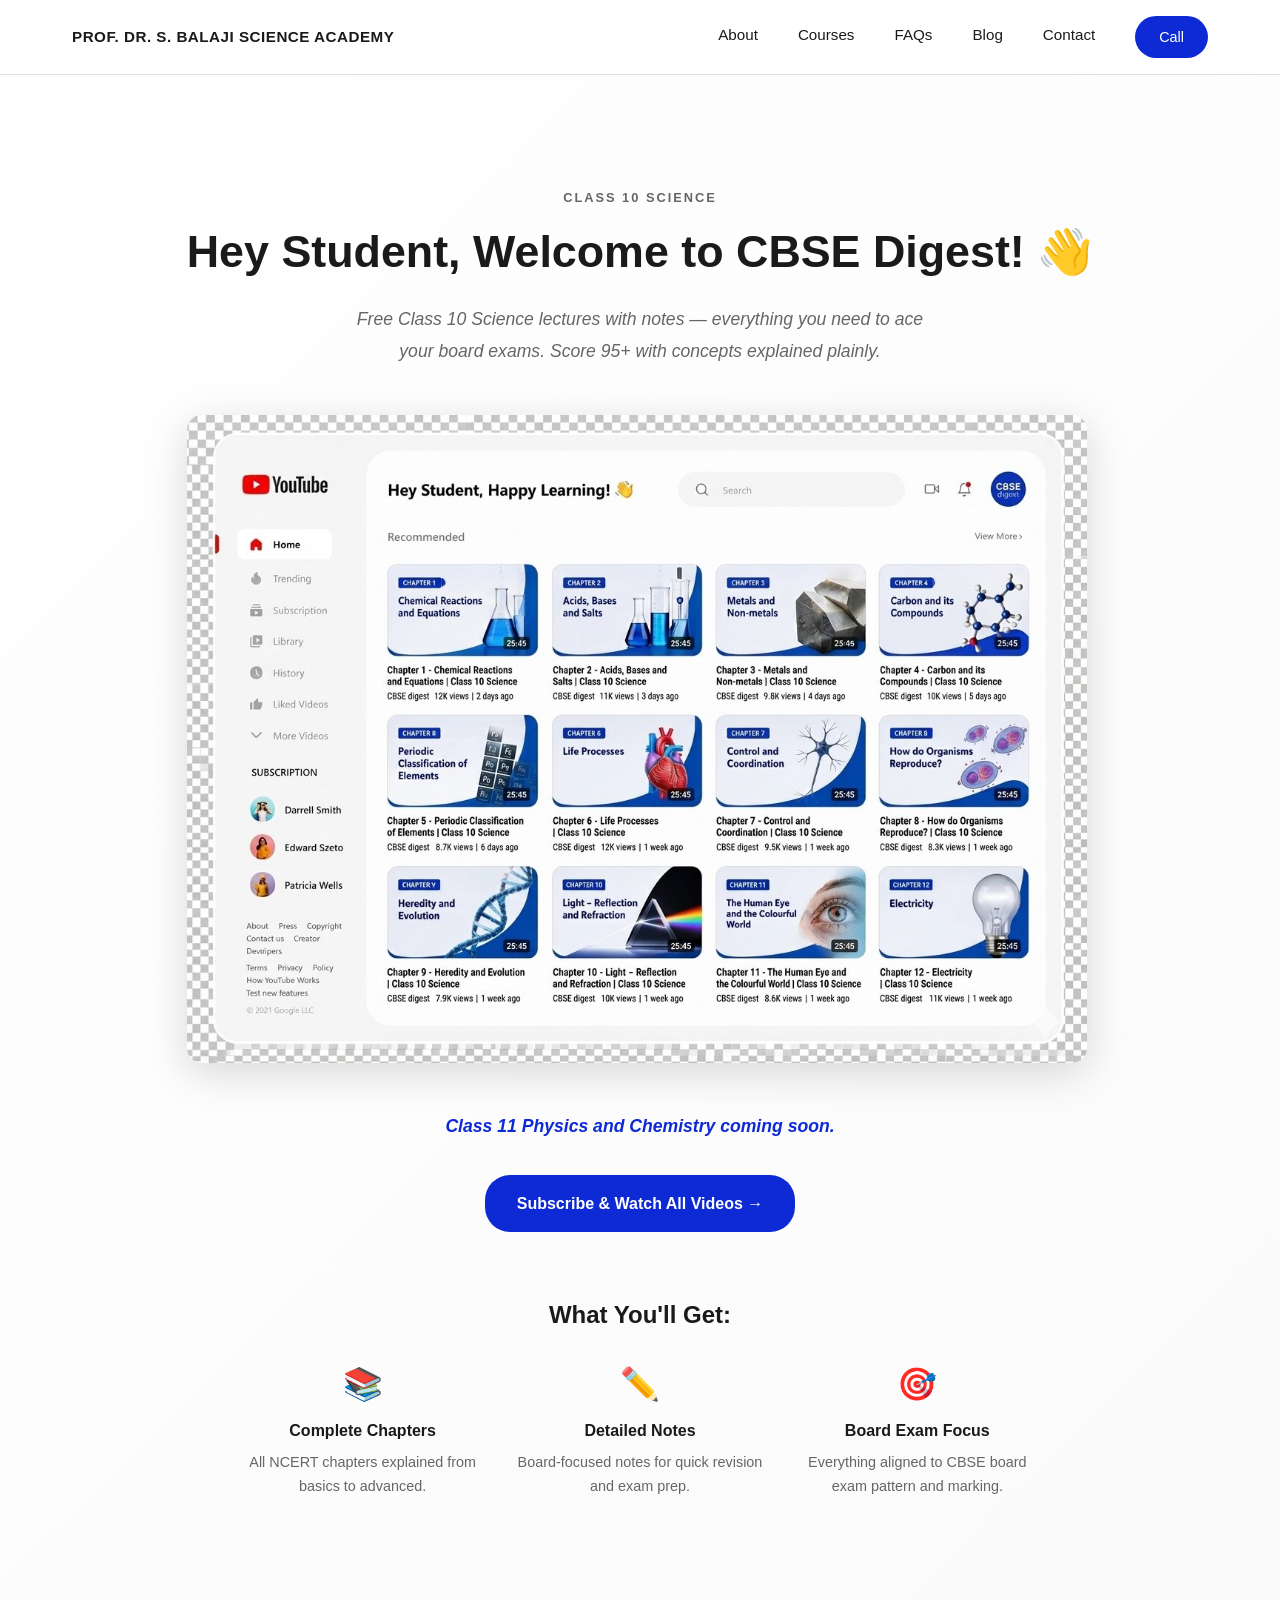
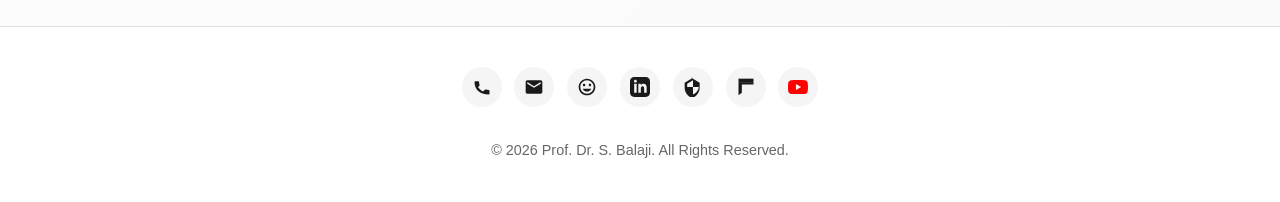
==== commit c8310d79: "Add files via upload" ====
--- a/cbse-digest.html
+++ b/cbse-digest.html
@@ -40,28 +40,50 @@
         </nav>
     </header>
 
-    <!-- CBSE DIGEST HERO -->
+    <!-- CBSE DIGEST CONTENT -->
     <section class="digest-hero">
         <div class="section-container">
             <div class="section-header">
                 <p class="section-label">CLASS 10 SCIENCE</p>
                 <h1 class="section-title">Hey Student, Welcome to CBSE Digest! 👋</h1>
-                <p class="section-subtitle">
-                    Free Class 10 Science lectures covering all chapters in depth — from concepts to board exam strategies. 
-                    Each lecture comes with complete notes. Follow this series entirely and score 95+ with confidence.
-                </p>
-                <p class="section-subtitle soon">
-                    Class 11 Physics and Chemistry coming soon.
-                </p>
+                <p class="section-subtitle">Free Class 10 Science lectures with notes — everything you need to ace your board exams. Score 95+ with concepts explained plainly.</p>
             </div>
 
-            <!-- Image Section with Zoom Effect -->
+            <!-- Hero Image -->
             <div class="digest-image-container">
-                <img src="assets/images/cbse-digest-hero.jpg" alt="CBSE Digest" class="digest-image" loading="lazy">
+                <img src="assets/images/cbse-digest-hero.jpg" alt="CBSE Digest Class 10 Science" class="digest-image" loading="lazy">
             </div>
 
+            <!-- Coming Soon Info -->
             <div class="digest-cta-section">
-                <a href="https://www.youtube.com/@CBSEdigest" class="btn btn-primary">Subscribe & Watch All Videos →</a>
+                <p class="section-subtitle soon">Class 11 Physics and Chemistry coming soon.</p>
+            </div>
+
+            <!-- Subscribe Button -->
+            <div style="text-align: center; margin-top: 2rem;">
+                <a href="https://www.youtube.com/@CBSEdigest" class="btn btn-primary" target="_blank">Subscribe & Watch All Videos →</a>
+            </div>
+
+            <!-- Additional Info -->
+            <div class="digest-info" style="margin-top: 4rem; max-width: 800px; margin-left: auto; margin-right: auto;">
+                <h3 style="font-size: 1.5rem; font-weight: 700; margin-bottom: 1.5rem; text-align: center;">What You'll Get:</h3>
+                <div style="display: grid; grid-template-columns: repeat(auto-fit, minmax(200px, 1fr)); gap: 2rem;">
+                    <div style="text-align: center;">
+                        <p style="font-size: 2rem; margin-bottom: 0.5rem;">📚</p>
+                        <p style="font-weight: 600; margin-bottom: 0.5rem;">Complete Chapters</p>
+                        <p style="color: var(--text-light); font-size: 0.9rem;">All NCERT chapters explained from basics to advanced.</p>
+                    </div>
+                    <div style="text-align: center;">
+                        <p style="font-size: 2rem; margin-bottom: 0.5rem;">✏️</p>
+                        <p style="font-weight: 600; margin-bottom: 0.5rem;">Detailed Notes</p>
+                        <p style="color: var(--text-light); font-size: 0.9rem;">Board-focused notes for quick revision and exam prep.</p>
+                    </div>
+                    <div style="text-align: center;">
+                        <p style="font-size: 2rem; margin-bottom: 0.5rem;">🎯</p>
+                        <p style="font-weight: 600; margin-bottom: 0.5rem;">Board Exam Focus</p>
+                        <p style="color: var(--text-light); font-size: 0.9rem;">Everything aligned to CBSE board exam pattern and marking.</p>
+                    </div>
+                </div>
             </div>
         </div>
     </section>
@@ -81,7 +103,7 @@
             </a>
             <a href="https://g.co/kgs/EkVWVxL" class="footer-icon business" title="Google Business">
                 <svg viewBox="0 0 24 24" xmlns="http://www.w3.org/2000/svg">
-                    <path d="M12 2C6.48 2 2 6.48 2 12s4.48 10 10 10 10-4.48 10-10S17.52 2 12 2zm-2 15l-5-5 1.41-1.41L10 14.17l7.59-7.59L19 8l-9 9z"/>
+                    <path d="M12 2C6.48 2 2 6.48 2 12s4.48 10 10 10 10-4.48 10-10S17.52 2 12 2zm0 18c-4.41 0-8-3.59-8-8s3.59-8 8-8 8 3.59 8 8-3.59 8-8 8zm3.5-9c.83 0 1.5-.67 1.5-1.5S16.33 8 15.5 8 14 8.67 14 9.5s.67 1.5 1.5 1.5zm-7 0c.83 0 1.5-.67 1.5-1.5S9.33 8 8.5 8 7 8.67 7 9.5 7.67 11 8.5 11zm3.5 6.5c2.33 0 4.31-1.46 5.11-3.5H6.89c.8 2.04 2.78 3.5 5.11 3.5z"/>
                 </svg>
             </a>
             <a href="https://www.linkedin.com/in/profdrsbalaji" class="footer-icon linkedin" title="LinkedIn">
@@ -96,7 +118,8 @@
             </a>
             <a href="https://profbalaji.substack.com/" class="footer-icon substack" title="Substack">
                 <svg viewBox="0 0 24 24" xmlns="http://www.w3.org/2000/svg">
-                    <path d="M22.539 8.242H1.46V5.406h21.08V8.24zm0 10.562H1.46V15.97h21.08v2.834zm0 1.375H1.46v2.834h21.08v-2.834zM1.46 0h21.08v2.84H1.46V0z"/>
+                    <rect x="3" y="2" width="18" height="5" fill="currentColor"/>
+                    <polygon points="3,7 3,22 7,19 7,9 21,9 21,7" fill="currentColor"/>
                 </svg>
             </a>
             <a href="https://www.youtube.com/@CBSEdigest" class="footer-icon youtube" title="YouTube">
--- a/styles.css
+++ b/styles.css
@@ -64,6 +64,7 @@
 
 .logo:hover {
     color: var(--primary-blue);
+    font-weight: 700;
 }
 
 /* DESKTOP NAV */
@@ -80,10 +81,12 @@
     transition: var(--transition);
     position: relative;
     padding-bottom: 0.25rem;
+    font-weight: 500;
 }
 
 .nav-link:hover {
     color: var(--primary-blue);
+    font-weight: 700;
 }
 
 .nav-link.active::after {
@@ -107,11 +110,14 @@
     font-size: 0.9rem;
     font-weight: 500;
     transition: var(--transition);
+    border: none;
+    cursor: pointer;
 }
 
 .nav-cta:hover {
     background: #0a1fa8;
-    transform: translateY(-2px);
+    transform: scale(1.08);
+    box-shadow: 0 8px 20px rgba(13, 42, 212, 0.3);
 }
 
 /* MOBILE NAV */
@@ -186,6 +192,7 @@
 
 .nav-link-mobile:hover {
     color: var(--primary-blue);
+    font-weight: 700;
 }
 
 .cta-mobile {
@@ -196,6 +203,7 @@
     text-align: center;
     border: none;
     margin-top: 1rem;
+    cursor: pointer;
 }
 
 /* HERO SECTION */
@@ -281,8 +289,8 @@
 
 .btn-primary:hover {
     background: #0a1fa8;
-    transform: translateY(-3px);
-    box-shadow: 0 8px 20px rgba(13, 42, 212, 0.3);
+    transform: scale(1.08);
+    box-shadow: 0 12px 30px rgba(13, 42, 212, 0.4);
 }
 
 .btn-secondary {
@@ -294,6 +302,8 @@
 .btn-secondary:hover {
     background: var(--primary-blue);
     color: white;
+    transform: scale(1.08);
+    box-shadow: 0 8px 20px rgba(13, 42, 212, 0.2);
 }
 
 .hero-badges {
@@ -333,7 +343,7 @@
 }
 
 .paper:hover {
-    transform: translateY(-5px);
+    transform: scale(1.05);
     box-shadow: 0 8px 25px rgba(0, 0, 0, 0.12);
 }
 
@@ -495,11 +505,14 @@
     text-decoration: none;
     font-weight: 600;
     transition: var(--transition);
+    border: none;
+    cursor: pointer;
 }
 
 .linkedin-btn:hover {
     background: #084a98;
-    transform: translateY(-2px);
+    transform: scale(1.08);
+    box-shadow: 0 8px 20px rgba(10, 102, 194, 0.3);
 }
 
 /* COURSES SECTION */
@@ -523,7 +536,7 @@
 }
 
 .course-card:hover {
-    transform: translateY(-8px);
+    transform: scale(1.05);
     box-shadow: 0 12px 30px rgba(0, 0, 0, 0.15);
 }
 
@@ -630,11 +643,14 @@
     text-decoration: none;
     font-weight: 600;
     transition: var(--transition);
+    border: none;
+    cursor: pointer;
 }
 
 .course-cta:hover {
     background: #0a1fa8;
-    transform: translateY(-2px);
+    transform: scale(1.08);
+    box-shadow: 0 8px 20px rgba(13, 42, 212, 0.3);
 }
 
 /* CBSE DIGEST CARD */
@@ -653,7 +669,7 @@
 }
 
 .cbse-digest-card:hover {
-    transform: translateY(-5px);
+    transform: scale(1.05);
     box-shadow: 0 20px 40px rgba(102, 126, 234, 0.4);
 }
 
@@ -700,10 +716,12 @@
     text-decoration: none;
     font-weight: 700;
     transition: var(--transition);
+    border: none;
+    cursor: pointer;
 }
 
 .digest-cta:hover {
-    transform: translateY(-2px);
+    transform: scale(1.08);
     box-shadow: 0 8px 20px rgba(0, 0, 0, 0.2);
 }
 
@@ -818,7 +836,7 @@
 }
 
 .mode-card:hover {
-    transform: translateY(-8px);
+    transform: scale(1.05);
     box-shadow: 0 12px 40px rgba(0, 0, 0, 0.15);
 }
 
@@ -841,18 +859,16 @@
 
 .mode-image-title {
     position: absolute;
-    top: 50%;
+    bottom: 15px;
     left: 50%;
-    transform: translate(-50%, -50%);
+    transform: translateX(-50%);
     color: white;
-    font-size: 1.5rem;
-    font-weight: 800;
+    font-size: 1.3rem;
+    font-weight: 900;
     text-transform: uppercase;
     text-align: center;
-    background: rgba(0, 0, 0, 0.3);
-    padding: 1rem 2rem;
-    border-radius: 8px;
-    letter-spacing: 1px;
+    text-shadow: -2px -2px 0 #000, 2px -2px 0 #000, -2px 2px 0 #000, 2px 2px 0 #000, -2px 0px 0 #000, 2px 0px 0 #000, 0px -2px 0 #000, 0px 2px 0 #000;
+    letter-spacing: 1.5px;
 }
 
 .mode-card-content {
@@ -866,7 +882,7 @@
     font-size: 0.95rem;
     color: var(--text-light);
     line-height: 1.6;
-    margin-bottom: 1.5rem;
+    margin-bottom: 1.25rem;
 }
 
 .mode-features {
@@ -901,11 +917,16 @@
     text-decoration: none;
     font-weight: 600;
     transition: var(--transition);
+    border: none;
+    cursor: pointer;
+    align-self: center;
+    width: 90%;
 }
 
 .mode-cta:hover {
     background: #0a1fa8;
-    transform: translateY(-2px);
+    transform: scale(1.08);
+    box-shadow: 0 8px 20px rgba(13, 42, 212, 0.3);
 }
 
 /* FAQS SECTION */
@@ -923,7 +944,7 @@
 
 .faq-filter-btn {
     padding: 0.75rem 1.5rem;
-    border: 2px solid var(--border-light);
+    border: 1px solid var(--border-light);
     background: white;
     border-radius: 25px;
     cursor: pointer;
@@ -1008,8 +1029,9 @@
 
 .blog-content {
     display: grid;
-    grid-template-columns: 1fr;
-    gap: 2rem;
+    grid-template-columns: 350px 1fr;
+    gap: 3rem;
+    align-items: start;
 }
 
 .blog-card {
@@ -1017,7 +1039,6 @@
     padding: 2rem;
     border-radius: 12px;
     height: fit-content;
-    order: 2;
 }
 
 .blog-card h3 {
@@ -1044,11 +1065,14 @@
     text-decoration: none;
     font-weight: 700;
     transition: var(--transition);
+    border: none;
+    cursor: pointer;
 }
 
 .blog-cta-link:hover {
     background: #0a1fa8;
-    transform: translateY(-2px);
+    transform: scale(1.08);
+    box-shadow: 0 8px 20px rgba(13, 42, 212, 0.3);
 }
 
 .blog-stats {
@@ -1079,9 +1103,38 @@
     font-weight: 600;
 }
 
+.blog-carousel-wrapper {
+    position: relative;
+    display: flex;
+    align-items: center;
+    gap: 1.5rem;
+}
+
+.carousel-arrow {
+    background: var(--primary-blue);
+    color: white;
+    border: none;
+    width: 45px;
+    height: 45px;
+    border-radius: 50%;
+    cursor: pointer;
+    font-size: 1.5rem;
+    display: flex;
+    align-items: center;
+    justify-content: center;
+    transition: var(--transition);
+    flex-shrink: 0;
+}
+
+.carousel-arrow:hover {
+    background: #0a1fa8;
+    transform: scale(1.1);
+    box-shadow: 0 8px 20px rgba(13, 42, 212, 0.3);
+}
+
 .blog-carousel {
-    position: relative;
-    order: 1;
+    flex: 1;
+    overflow: hidden;
 }
 
 .carousel-container {
@@ -1119,7 +1172,7 @@
 
 .carousel-item:hover {
     box-shadow: 0 8px 20px rgba(0, 0, 0, 0.12);
-    transform: translateY(-4px);
+    transform: scale(1.05);
 }
 
 .article-thumbnail {
@@ -1211,12 +1264,13 @@
 
 .contact-btn {
     padding: 0.75rem 1.5rem;
-    border: 2px solid var(--border-light);
+    border: 1px solid var(--border-light);
     background: white;
     border-radius: 25px;
     text-decoration: none;
     font-weight: 600;
     transition: var(--transition);
+    cursor: pointer;
     color: var(--text-dark);
 }
 
@@ -1224,18 +1278,24 @@
     background: #FBBC04;
     border-color: #FBBC04;
     color: white;
+    transform: scale(1.08);
+    box-shadow: 0 8px 20px rgba(251, 188, 4, 0.3);
 }
 
 .contact-btn.call-btn:hover {
     background: #1f1f1f;
     border-color: #1f1f1f;
     color: white;
+    transform: scale(1.08);
+    box-shadow: 0 8px 20px rgba(31, 31, 31, 0.3);
 }
 
 .contact-btn.whatsapp-btn:hover {
     background: var(--whatsapp-green);
     border-color: var(--whatsapp-green);
     color: white;
+    transform: scale(1.08);
+    box-shadow: 0 8px 20px rgba(37, 211, 102, 0.3);
 }
 
 .contact-form-wrapper {
@@ -1250,6 +1310,7 @@
     font-weight: 700;
     margin-bottom: 1.5rem;
     color: var(--text-dark);
+    text-align: center;
 }
 
 .contact-form {
@@ -1274,7 +1335,7 @@
 
 .form-btn {
     padding: 0.75rem;
-    border: 2px solid var(--border-light);
+    border: 1px solid var(--border-light);
     background: white;
     border-radius: 25px;
     cursor: pointer;
@@ -1286,6 +1347,7 @@
 .form-btn:hover {
     border-color: var(--primary-blue);
     color: var(--primary-blue);
+    transform: scale(1.05);
 }
 
 .form-btn.active {
@@ -1316,11 +1378,8 @@
 
 .form-submit:not(:disabled):hover {
     background: #1fa852;
-    transform: translateY(-2px);
-}
-
-.form-submit:disabled {
-    cursor: not-allowed;
+    transform: scale(1.08);
+    box-shadow: 0 8px 20px rgba(37, 211, 102, 0.3);
 }
 
 /* FOOTER */
@@ -1334,7 +1393,7 @@
 .footer-icons {
     display: flex;
     justify-content: center;
-    gap: 1.5rem;
+    gap: 0.8rem;
     margin-bottom: 2rem;
     flex-wrap: wrap;
 }
@@ -1385,6 +1444,10 @@
 
 .footer-icon.substack:hover {
     color: #FF6B35;
+}
+
+.footer-icon.youtube {
+    color: #ff0000;
 }
 
 .footer-icon.youtube:hover {
@@ -1456,6 +1519,16 @@
 }
 
 /* RESPONSIVE */
+@media (max-width: 1024px) {
+    .blog-content {
+        grid-template-columns: 1fr;
+    }
+
+    .blog-carousel-wrapper {
+        margin-top: 2rem;
+    }
+}
+
 @media (max-width: 768px) {
     .header-container {
         padding: 0.75rem 1rem;
@@ -1494,12 +1567,7 @@
     }
 
     .blog-card {
-        order: 1;
-        margin-bottom: 2rem;
-    }
-
-    .blog-carousel {
-        order: 2;
+        margin-bottom: 1.5rem;
     }
 
     .contact-content {
@@ -1510,39 +1578,54 @@
         display: flex;
         flex-direction: column-reverse;
         position: relative;
+        gap: 0;
     }
 
     .mode-card {
-        height: auto;
-        min-height: 350px;
+        height: 350px;
+        min-height: auto;
+        position: relative;
     }
 
     .mode-card.classroom {
         z-index: 1;
-        margin-top: 50px;
+        margin-top: 0;
     }
 
     .mode-card.online {
         z-index: 2;
-        margin-top: -30px;
-        margin-bottom: 20px;
+        margin-top: -80px;
     }
 
     .mode-card.hybrid {
         z-index: 3;
-        margin-top: -30px;
+        margin-top: -80px;
+    }
+
+    .blog-carousel-wrapper {
+        flex-direction: column;
+    }
+
+    .carousel-arrow {
+        width: 40px;
+        height: 40px;
+        font-size: 1.2rem;
+    }
+
+    .carousel-arrow.carousel-arrow-prev {
+        order: 1;
+    }
+
+    .blog-carousel {
+        order: 2;
+    }
+
+    .carousel-arrow.carousel-arrow-next {
+        order: 3;
     }
 
     .blog-stats {
         grid-template-columns: repeat(2, 1fr);
-    }
-
-    .carousel-container {
-        scroll-snap-type: x mandatory;
-    }
-
-    .carousel-item {
-        min-width: 100%;
     }
 
     .carousel-item {
@@ -1570,7 +1653,7 @@
     }
 
     .footer-icons {
-        gap: 1rem;
+        gap: 0.6rem;
     }
 
     .footer-icon {
@@ -1597,4 +1680,8 @@
     .mode-card-content {
         padding: 1rem;
     }
-}
+
+    .carousel-item {
+        min-width: calc(100vw - 2rem);
+    }
+}
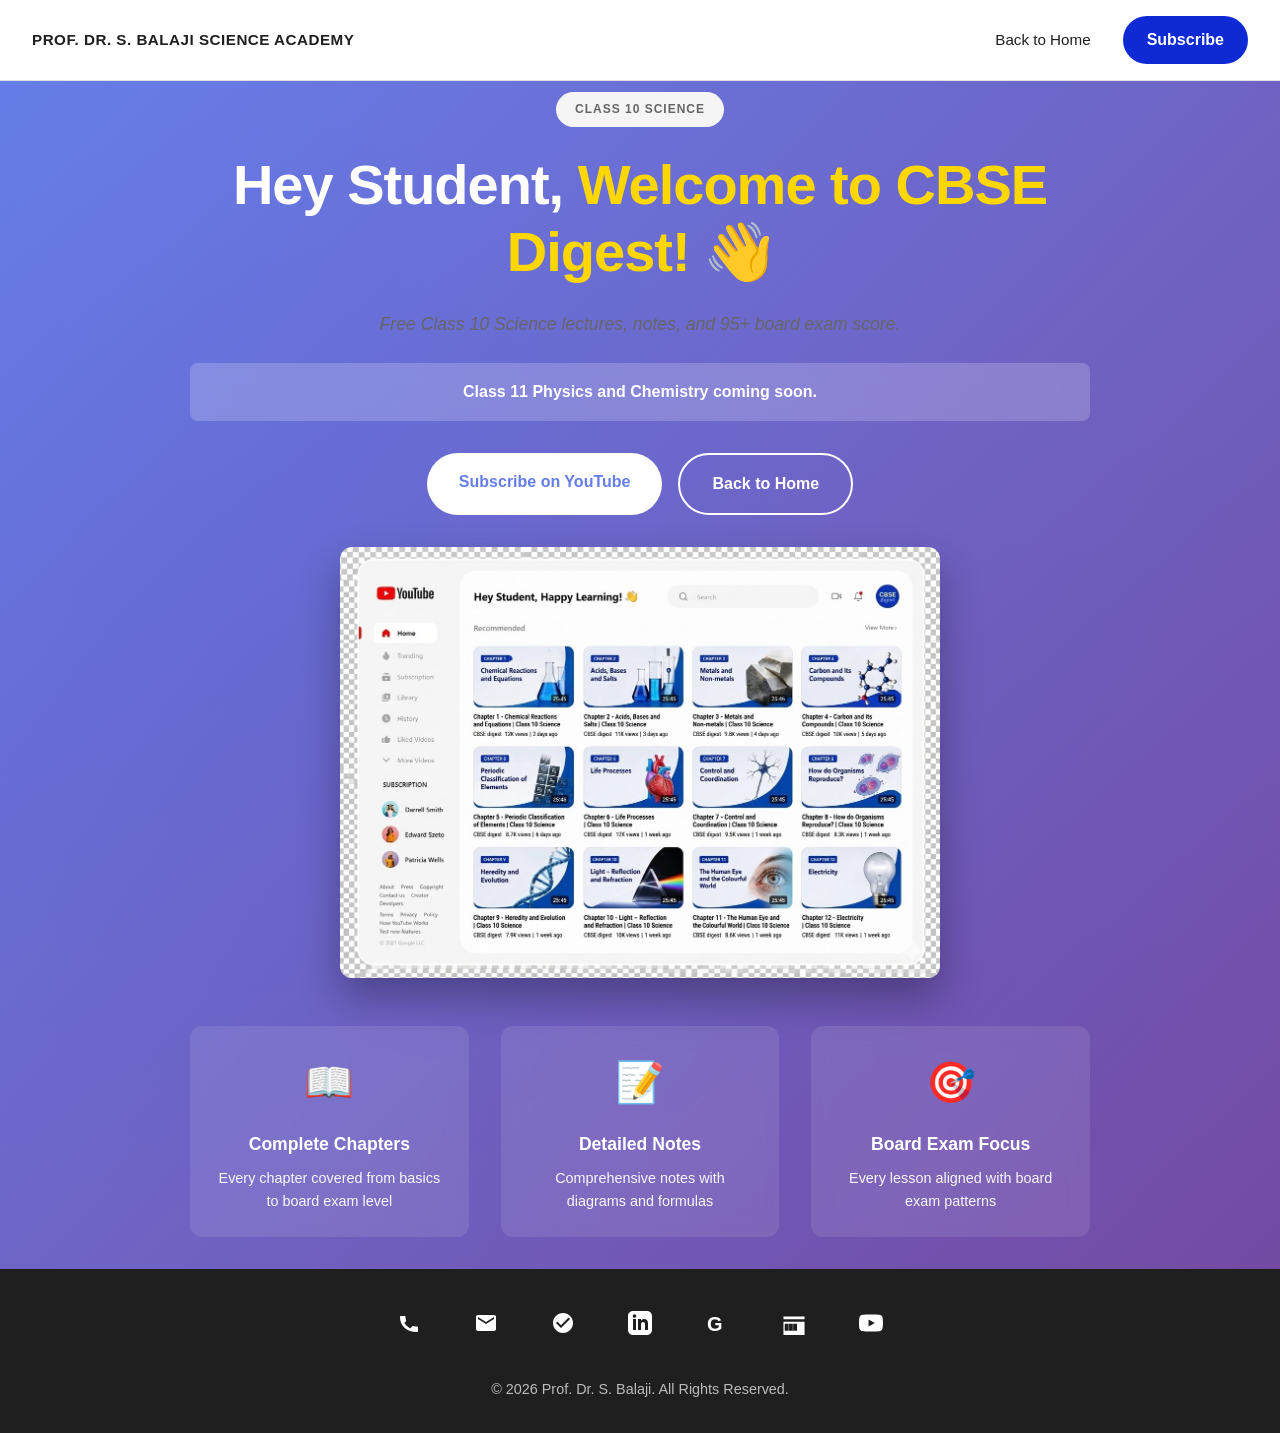
==== commit 08554197: "Add files via upload" ====
--- a/cbse-digest.html
+++ b/cbse-digest.html
@@ -3,22 +3,18 @@
 <head>
     <meta charset="UTF-8">
     <meta name="viewport" content="width=device-width, initial-scale=1.0">
-    <title>CBSE Digest - Free Class 10 Science Lectures</title>
+    <title>CBSE Digest - Class 10 Science</title>
     <link rel="stylesheet" href="styles.css">
 </head>
 <body>
     <!-- HEADER -->
     <header class="header" id="header">
         <div class="header-container">
-            <div class="logo" onclick="window.location.href='index.html'">PROF. DR. S. BALAJI SCIENCE ACADEMY</div>
+            <div class="logo" onclick="scrollToSection('home')">PROF. DR. S. BALAJI SCIENCE ACADEMY</div>
             
             <nav class="nav-desktop">
-                <a href="index.html#about-section" class="nav-link">About</a>
-                <a href="index.html#courses-section" class="nav-link">Courses</a>
-                <a href="index.html#faqs-section" class="nav-link">FAQs</a>
-                <a href="index.html#blog-section" class="nav-link">Blog</a>
-                <a href="index.html#contact-section" class="nav-link">Contact</a>
-                <a href="tel:+919787692116" class="nav-cta">Call</a>
+                <a href="index.html" class="nav-link">Back to Home</a>
+                <a href="https://www.youtube.com/@CBSEdigest" class="nav-cta">Subscribe</a>
             </nav>
 
             <button class="hamburger" id="hamburger">
@@ -31,58 +27,53 @@
         <!-- Mobile Menu -->
         <nav class="nav-mobile" id="navMobile">
             <button class="close-menu" id="closeMenu">✕</button>
-            <a href="index.html#about-section" class="nav-link-mobile">About</a>
-            <a href="index.html#courses-section" class="nav-link-mobile">Courses</a>
-            <a href="index.html#faqs-section" class="nav-link-mobile">FAQs</a>
-            <a href="index.html#blog-section" class="nav-link-mobile">Blog</a>
-            <a href="index.html#contact-section" class="nav-link-mobile">Contact</a>
-            <a href="tel:+919787692116" class="nav-link-mobile cta-mobile">Call</a>
+            <a href="index.html" class="nav-link-mobile">Back to Home</a>
+            <a href="https://www.youtube.com/@CBSEdigest" class="nav-link-mobile cta-mobile">Subscribe</a>
         </nav>
     </header>
 
-    <!-- CBSE DIGEST CONTENT -->
-    <section class="digest-hero">
-        <div class="section-container">
-            <div class="section-header">
-                <p class="section-label">CLASS 10 SCIENCE</p>
-                <h1 class="section-title">Hey Student, Welcome to CBSE Digest! 👋</h1>
-                <p class="section-subtitle">Free Class 10 Science lectures with notes — everything you need to ace your board exams. Score 95+ with concepts explained plainly.</p>
-            </div>
-
-            <!-- Hero Image -->
-            <div class="digest-image-container">
-                <img src="assets/images/cbse-digest-hero.jpg" alt="CBSE Digest Class 10 Science" class="digest-image" loading="lazy">
-            </div>
-
-            <!-- Coming Soon Info -->
-            <div class="digest-cta-section">
-                <p class="section-subtitle soon">Class 11 Physics and Chemistry coming soon.</p>
-            </div>
-
-            <!-- Subscribe Button -->
-            <div style="text-align: center; margin-top: 2rem;">
-                <a href="https://www.youtube.com/@CBSEdigest" class="btn btn-primary" target="_blank">Subscribe & Watch All Videos →</a>
-            </div>
-
-            <!-- Additional Info -->
-            <div class="digest-info" style="margin-top: 4rem; max-width: 800px; margin-left: auto; margin-right: auto;">
-                <h3 style="font-size: 1.5rem; font-weight: 700; margin-bottom: 1.5rem; text-align: center;">What You'll Get:</h3>
-                <div style="display: grid; grid-template-columns: repeat(auto-fit, minmax(200px, 1fr)); gap: 2rem;">
-                    <div style="text-align: center;">
-                        <p style="font-size: 2rem; margin-bottom: 0.5rem;">📚</p>
-                        <p style="font-weight: 600; margin-bottom: 0.5rem;">Complete Chapters</p>
-                        <p style="color: var(--text-light); font-size: 0.9rem;">All NCERT chapters explained from basics to advanced.</p>
-                    </div>
-                    <div style="text-align: center;">
-                        <p style="font-size: 2rem; margin-bottom: 0.5rem;">✏️</p>
-                        <p style="font-weight: 600; margin-bottom: 0.5rem;">Detailed Notes</p>
-                        <p style="color: var(--text-light); font-size: 0.9rem;">Board-focused notes for quick revision and exam prep.</p>
-                    </div>
-                    <div style="text-align: center;">
-                        <p style="font-size: 2rem; margin-bottom: 0.5rem;">🎯</p>
-                        <p style="font-weight: 600; margin-bottom: 0.5rem;">Board Exam Focus</p>
-                        <p style="color: var(--text-light); font-size: 0.9rem;">Everything aligned to CBSE board exam pattern and marking.</p>
-                    </div>
+    <!-- DIGEST HERO -->
+    <section class="hero digest-hero" id="home">
+        <div class="hero-grid"></div>
+        
+        <div class="hero-content">
+            <div class="hero-pill">CLASS 10 SCIENCE</div>
+            
+            <h1 class="hero-title">
+                Hey Student, <span class="blue-text">Welcome to CBSE Digest!</span> 👋
+            </h1>
+            <p class="hero-description italic">
+                Free Class 10 Science lectures, notes, and 95+ board exam score.
+            </p>
+            
+            <div class="digest-coming-soon">
+                <p class="coming-text">Class 11 Physics and Chemistry coming soon.</p>
+            </div>
+
+            <div class="hero-buttons">
+                <a href="https://www.youtube.com/@CBSEdigest" class="btn btn-primary">Subscribe on YouTube</a>
+                <a href="index.html" class="btn btn-secondary">Back to Home</a>
+            </div>
+
+            <div class="digest-hero-image">
+                <img src="assets/images/cbse-digest-hero.jpg" alt="CBSE Digest Hero" loading="lazy">
+            </div>
+
+            <div class="digest-features">
+                <div class="feature-item">
+                    <span class="feature-icon">📖</span>
+                    <h3>Complete Chapters</h3>
+                    <p>Every chapter covered from basics to board exam level</p>
+                </div>
+                <div class="feature-item">
+                    <span class="feature-icon">📝</span>
+                    <h3>Detailed Notes</h3>
+                    <p>Comprehensive notes with diagrams and formulas</p>
+                </div>
+                <div class="feature-item">
+                    <span class="feature-icon">🎯</span>
+                    <h3>Board Exam Focus</h3>
+                    <p>Every lesson aligned with board exam patterns</p>
                 </div>
             </div>
         </div>
@@ -103,7 +94,7 @@
             </a>
             <a href="https://g.co/kgs/EkVWVxL" class="footer-icon business" title="Google Business">
                 <svg viewBox="0 0 24 24" xmlns="http://www.w3.org/2000/svg">
-                    <path d="M12 2C6.48 2 2 6.48 2 12s4.48 10 10 10 10-4.48 10-10S17.52 2 12 2zm0 18c-4.41 0-8-3.59-8-8s3.59-8 8-8 8 3.59 8 8-3.59 8-8 8zm3.5-9c.83 0 1.5-.67 1.5-1.5S16.33 8 15.5 8 14 8.67 14 9.5s.67 1.5 1.5 1.5zm-7 0c.83 0 1.5-.67 1.5-1.5S9.33 8 8.5 8 7 8.67 7 9.5 7.67 11 8.5 11zm3.5 6.5c2.33 0 4.31-1.46 5.11-3.5H6.89c.8 2.04 2.78 3.5 5.11 3.5z"/>
+                    <path d="M12 2C6.48 2 2 6.48 2 12s4.48 10 10 10 10-4.48 10-10S17.52 2 12 2zm-2 15l-5-5 1.41-1.41L10 14.17l7.59-7.59L19 8l-9 9z"/>
                 </svg>
             </a>
             <a href="https://www.linkedin.com/in/profdrsbalaji" class="footer-icon linkedin" title="LinkedIn">
@@ -113,13 +104,12 @@
             </a>
             <a href="https://scholar.google.co.kr/citations?hl=en&pli=1&user=9NAUZ5MAAAAJ" class="footer-icon scholar" title="Google Scholar">
                 <svg viewBox="0 0 24 24" xmlns="http://www.w3.org/2000/svg">
-                    <path d="M12 1L2 7v6c0 5.55 3.84 10.74 9 12 5.16-1.26 9-6.45 9-12V7l-10-6zm0 10.99h7c-.53 4.12-3.28 7.72-7 8.77V12H5V8.21L12 4v7.99z"/>
+                    <text x="2" y="20" font-size="20" font-weight="bold">G</text>
                 </svg>
             </a>
             <a href="https://profbalaji.substack.com/" class="footer-icon substack" title="Substack">
                 <svg viewBox="0 0 24 24" xmlns="http://www.w3.org/2000/svg">
-                    <rect x="3" y="2" width="18" height="5" fill="currentColor"/>
-                    <polygon points="3,7 3,22 7,19 7,9 21,9 21,7" fill="currentColor"/>
+                    <path d="M22.539 8.242H1.46V5.406h21.08v2.836zM1.46 10.812V24h21.08V10.812H1.46zM6.584 19.75h-3.86v-7.05h3.86v7.05zm4.224 0h-3.861v-7.05h3.86v7.05zm4.224 0h-3.86v-7.05h3.86v7.05z"/>
                 </svg>
             </a>
             <a href="https://www.youtube.com/@CBSEdigest" class="footer-icon youtube" title="YouTube">
@@ -131,6 +121,116 @@
         <p class="footer-copyright">© 2026 Prof. Dr. S. Balaji. All Rights Reserved.</p>
     </footer>
 
+    <style>
+        .digest-hero {
+            background: linear-gradient(135deg, #667eea 0%, #764ba2 100%);
+            color: white;
+        }
+
+        .digest-hero .hero-title {
+            color: white;
+        }
+
+        .digest-hero .blue-text {
+            color: #ffd700;
+        }
+
+        .digest-coming-soon {
+            background: rgba(255, 255, 255, 0.2);
+            padding: 1rem 1.5rem;
+            border-radius: 8px;
+            margin: 1.5rem 0;
+            backdrop-filter: blur(10px);
+        }
+
+        .coming-text {
+            color: white;
+            font-weight: 700;
+            margin: 0;
+        }
+
+        .digest-hero-image {
+            margin: 2rem 0;
+            border-radius: 12px;
+            overflow: hidden;
+            max-width: 600px;
+            margin-left: auto;
+            margin-right: auto;
+            box-shadow: 0 20px 40px rgba(0, 0, 0, 0.3);
+        }
+
+        .digest-hero-image img {
+            width: 100%;
+            height: auto;
+            display: block;
+        }
+
+        .digest-features {
+            display: grid;
+            grid-template-columns: repeat(3, 1fr);
+            gap: 2rem;
+            margin-top: 3rem;
+            max-width: 900px;
+            margin-left: auto;
+            margin-right: auto;
+        }
+
+        .feature-item {
+            text-align: center;
+            padding: 1.5rem;
+            background: rgba(255, 255, 255, 0.1);
+            border-radius: 12px;
+            backdrop-filter: blur(10px);
+        }
+
+        .feature-icon {
+            font-size: 2.5rem;
+            display: block;
+            margin-bottom: 1rem;
+        }
+
+        .feature-item h3 {
+            font-size: 1.1rem;
+            margin-bottom: 0.5rem;
+        }
+
+        .feature-item p {
+            font-size: 0.9rem;
+            opacity: 0.95;
+        }
+
+        .digest-hero .btn-primary {
+            background: white;
+            color: #667eea;
+        }
+
+        .digest-hero .btn-primary:hover {
+            background: #f0f0f0;
+        }
+
+        .digest-hero .btn-secondary {
+            background: transparent;
+            border-color: white;
+            color: white;
+        }
+
+        .digest-hero .btn-secondary:hover {
+            background: white;
+            color: #667eea;
+        }
+
+        @media (max-width: 768px) {
+            .digest-hero .hero-title {
+                font-size: 1.8rem;
+            }
+
+            .digest-features {
+                grid-template-columns: 1fr;
+                gap: 1rem;
+            }
+        }
+    </style>
+
     <script src="script.js"></script>
 </body>
 </html>
--- a/styles.css
+++ b/styles.css
@@ -1,19 +1,14 @@
-/* CSS VARIABLES */
 :root {
     --primary-blue: #0d2ad4;
-    --teal: #049a8f;
-    --gold: #edb538;
-    --dark-navy: #0d2955;
+    --dark-blue: #0a1fa8;
     --light-gray: #f5f5f5;
-    --off-white: #fafafa;
-    --text-dark: #1a1a1a;
+    --border-light: #e0e0e0;
+    --text-dark: #1f1f1f;
     --text-light: #666;
-    --border-light: #e0e0e0;
-    --whatsapp-green: #25D366;
-    --transition: all 0.3s cubic-bezier(0.25, 0.46, 0.45, 0.94);
-}
-
-/* GLOBAL */
+    --transition: all 0.3s cubic-bezier(0.4, 0, 0.2, 1);
+    --yellow-mustard: #d4a574;
+}
+
 * {
     margin: 0;
     padding: 0;
@@ -25,63 +20,57 @@
 }
 
 body {
-    font-family: -apple-system, BlinkMacSystemFont, 'Segoe UI', Roboto, Oxygen, Ubuntu, Cantarell, sans-serif;
+    font-family: -apple-system, BlinkMacSystemFont, 'Segoe UI', Roboto, 'Helvetica Neue', Arial, sans-serif;
     color: var(--text-dark);
-    background: #fff;
     line-height: 1.6;
-    overflow-x: hidden;
-}
-
-/* HEADER */
+    background: white;
+}
+
+/* HEADER - FIXED */
 .header {
     position: fixed;
     top: 0;
     left: 0;
     right: 0;
-    background: rgba(255, 255, 255, 0.95);
-    backdrop-filter: blur(10px);
+    background: white;
     z-index: 1000;
     border-bottom: 1px solid var(--border-light);
 }
 
 .header-container {
-    max-width: 1200px;
+    max-width: 1400px;
     margin: 0 auto;
     padding: 1rem 2rem;
     display: flex;
+    justify-content: space-between;
     align-items: center;
-    justify-content: space-between;
 }
 
 .logo {
+    font-weight: 800;
     font-size: 0.95rem;
-    font-weight: 700;
     letter-spacing: 0.5px;
     cursor: pointer;
     transition: var(--transition);
-    color: var(--text-dark);
 }
 
 .logo:hover {
     color: var(--primary-blue);
-    font-weight: 700;
-}
-
-/* DESKTOP NAV */
+}
+
 .nav-desktop {
     display: flex;
-    gap: 2.5rem;
+    gap: 2rem;
     align-items: center;
 }
 
 .nav-link {
+    text-decoration: none;
+    color: var(--text-dark);
+    font-weight: 500;
     font-size: 0.95rem;
-    color: var(--text-dark);
-    text-decoration: none;
     transition: var(--transition);
     position: relative;
-    padding-bottom: 0.25rem;
-    font-weight: 500;
 }
 
 .nav-link:hover {
@@ -89,197 +78,195 @@
     font-weight: 700;
 }
 
-.nav-link.active::after {
-    content: '';
-    position: absolute;
-    bottom: -8px;
-    left: 50%;
-    transform: translateX(-50%);
-    width: 6px;
-    height: 3px;
-    background: var(--primary-blue);
-    border-radius: 2px;
-}
-
 .nav-cta {
     background: var(--primary-blue);
-    color: white !important;
-    padding: 0.6rem 1.5rem;
+    color: white;
+    padding: 0.7rem 1.5rem;
     border-radius: 25px;
     text-decoration: none;
-    font-size: 0.9rem;
-    font-weight: 500;
-    transition: var(--transition);
-    border: none;
-    cursor: pointer;
+    font-weight: 700;
+    transition: var(--transition);
 }
 
 .nav-cta:hover {
-    background: #0a1fa8;
+    background: var(--dark-blue);
     transform: scale(1.08);
     box-shadow: 0 8px 20px rgba(13, 42, 212, 0.3);
 }
 
-/* MOBILE NAV */
 .hamburger {
     display: none;
     flex-direction: column;
-    gap: 6px;
     background: none;
     border: none;
     cursor: pointer;
+    gap: 5px;
 }
 
 .hamburger span {
-    width: 25px;
-    height: 2.5px;
+    width: 24px;
+    height: 2px;
     background: var(--text-dark);
     transition: var(--transition);
-    border-radius: 2px;
-}
-
-.hamburger.active span:nth-child(1) {
-    transform: rotate(45deg) translate(8px, 8px);
-}
-
-.hamburger.active span:nth-child(2) {
-    opacity: 0;
-}
-
-.hamburger.active span:nth-child(3) {
-    transform: rotate(-45deg) translate(8px, -8px);
 }
 
 .nav-mobile {
+    display: none;
     position: fixed;
+    left: 0;
     top: 0;
-    left: -100%;
-    width: 100%;
+    width: 80%;
     height: 100vh;
-    background: rgba(255, 255, 255, 0.98);
-    backdrop-filter: blur(10px);
-    display: flex;
+    background: white;
     flex-direction: column;
-    gap: 1.5rem;
-    padding: 6rem 2rem 2rem;
-    transition: left 0.3s ease;
+    padding: 2rem;
+    gap: 1rem;
     z-index: 999;
+    transform: translateX(-100%);
+    transition: transform 0.3s ease;
 }
 
 .nav-mobile.active {
-    left: 0;
+    transform: translateX(0);
 }
 
 .close-menu {
-    position: absolute;
-    top: 1.5rem;
-    right: 2rem;
+    align-self: flex-end;
     background: none;
     border: none;
     font-size: 1.5rem;
     cursor: pointer;
+    margin-bottom: 1rem;
+}
+
+.nav-link-mobile {
+    text-decoration: none;
     color: var(--text-dark);
-}
-
-.nav-link-mobile {
-    font-size: 1.1rem;
-    color: var(--text-dark);
-    text-decoration: none;
-    padding: 0.75rem 0;
-    border-bottom: 1px solid var(--border-light);
-    transition: var(--transition);
-}
-
-.nav-link-mobile:hover {
-    color: var(--primary-blue);
-    font-weight: 700;
+    font-weight: 500;
+    padding: 1rem 0;
 }
 
 .cta-mobile {
     background: var(--primary-blue);
-    color: white !important;
-    padding: 0.75rem 1.5rem;
-    border-radius: 25px;
+    color: white;
+    padding: 1rem;
+    border-radius: 8px;
     text-align: center;
-    border: none;
-    margin-top: 1rem;
-    cursor: pointer;
+}
+
+@media (max-width: 1024px) {
+    .nav-desktop {
+        display: none;
+    }
+
+    .hamburger {
+        display: flex;
+    }
+
+    .nav-mobile {
+        display: flex;
+    }
+}
+
+/* BODY PADDING FOR FIXED HEADER */
+body {
+    padding-top: 60px;
 }
 
 /* HERO SECTION */
 .hero {
+    position: relative;
     min-height: 100vh;
     display: flex;
     align-items: center;
     justify-content: center;
-    position: relative;
-    margin-top: 60px;
-    background: linear-gradient(135deg, #ffffff 0%, #fafafa 100%);
+    background: linear-gradient(135deg, #ffffff 0%, #f5f5f5 100%);
     overflow: hidden;
+    padding: 2rem 1rem;
 }
 
 .hero-grid {
     position: absolute;
-    top: 0;
-    left: 0;
-    width: 100%;
-    height: 100%;
+    inset: 0;
     background-image: 
-        linear-gradient(0deg, transparent 24%, rgba(200, 200, 200, 0.05) 25%, rgba(200, 200, 200, 0.05) 26%, transparent 27%, transparent 74%, rgba(200, 200, 200, 0.05) 75%, rgba(200, 200, 200, 0.05) 76%, transparent 77%, transparent),
-        linear-gradient(90deg, transparent 24%, rgba(200, 200, 200, 0.05) 25%, rgba(200, 200, 200, 0.05) 26%, transparent 27%, transparent 74%, rgba(200, 200, 200, 0.05) 75%, rgba(200, 200, 200, 0.05) 76%, transparent 77%, transparent);
-    background-size: 50px 50px;
-    opacity: 0.5;
+        radial-gradient(circle at 20% 50%, rgba(13, 42, 212, 0.05) 0%, transparent 50%),
+        radial-gradient(circle at 80% 80%, rgba(13, 42, 212, 0.03) 0%, transparent 50%);
+    pointer-events: none;
 }
 
 .hero-content {
     position: relative;
     z-index: 2;
     max-width: 900px;
-    margin: 0 auto;
-    padding: 2rem;
     text-align: center;
+    animation: fadeInUp 0.8s ease-out;
+}
+
+@keyframes fadeInUp {
+    from {
+        opacity: 0;
+        transform: translateY(30px);
+    }
+    to {
+        opacity: 1;
+        transform: translateY(0);
+    }
+}
+
+.hero-pill {
+    display: inline-block;
+    background: var(--light-gray);
+    padding: 0.5rem 1.2rem;
+    border-radius: 20px;
+    font-size: 0.75rem;
+    font-weight: 700;
+    letter-spacing: 1px;
+    margin-bottom: 1.5rem;
+    color: var(--text-light);
 }
 
 .hero-title {
-    font-size: clamp(2rem, 5vw, 3.5rem);
+    font-size: 3.5rem;
     font-weight: 800;
     line-height: 1.2;
     margin-bottom: 1.5rem;
-    color: var(--text-dark);
-}
-
-.hero-title .italic {
+    letter-spacing: -1px;
+}
+
+.blue-text {
+    color: var(--primary-blue);
+}
+
+.italic {
     font-style: italic;
-    font-weight: 600;
+    font-weight: 500;
+    color: var(--text-light);
 }
 
 .hero-description {
-    font-size: clamp(1rem, 2vw, 1.1rem);
-    color: var(--text-light);
-    margin-bottom: 1.25rem;
-    line-height: 1.8;
+    font-size: 1.1rem;
+    color: var(--text-light);
+    margin-bottom: 1rem;
+    line-height: 1.7;
 }
 
 .hero-buttons {
     display: flex;
-    gap: 1.5rem;
+    gap: 1rem;
     justify-content: center;
-    margin: 2.5rem 0;
+    margin: 2rem 0;
     flex-wrap: wrap;
 }
 
 .btn {
     padding: 1rem 2rem;
-    border-radius: 25px;
+    border: none;
+    border-radius: 50px;
+    font-weight: 700;
     text-decoration: none;
-    font-weight: 600;
+    cursor: pointer;
+    transition: var(--transition);
     font-size: 1rem;
-    transition: var(--transition);
-    display: inline-flex;
-    align-items: center;
-    gap: 0.75rem;
-    border: none;
-    cursor: pointer;
 }
 
 .btn-primary {
@@ -288,13 +275,13 @@
 }
 
 .btn-primary:hover {
-    background: #0a1fa8;
+    background: var(--dark-blue);
     transform: scale(1.08);
-    box-shadow: 0 12px 30px rgba(13, 42, 212, 0.4);
+    box-shadow: 0 12px 24px rgba(13, 42, 212, 0.3);
 }
 
 .btn-secondary {
-    background: transparent;
+    background: white;
     color: var(--primary-blue);
     border: 2px solid var(--primary-blue);
 }
@@ -303,92 +290,57 @@
     background: var(--primary-blue);
     color: white;
     transform: scale(1.08);
-    box-shadow: 0 8px 20px rgba(13, 42, 212, 0.2);
-}
-
-.hero-badges {
-    display: flex;
-    flex-wrap: wrap;
-    gap: 1rem;
-    justify-content: center;
-    margin: 2.5rem 0;
-}
-
-.badge {
-    background: white;
-    padding: 0.75rem 1.5rem;
-    border-radius: 20px;
-    font-size: 0.9rem;
-    color: var(--text-dark);
-    box-shadow: 0 2px 8px rgba(0, 0, 0, 0.08);
 }
 
 .papers-grid {
     display: grid;
-    grid-template-columns: repeat(auto-fit, minmax(100px, 1fr));
-    gap: 1.5rem;
+    grid-template-columns: repeat(3, 1fr);
+    gap: 2rem;
     margin: 3rem 0;
-    max-width: 400px;
+    max-width: 500px;
     margin-left: auto;
     margin-right: auto;
 }
 
 .paper {
-    background: white;
-    padding: 1.5rem;
-    border-radius: 12px;
-    box-shadow: 0 4px 15px rgba(0, 0, 0, 0.08);
     text-align: center;
-    transition: var(--transition);
-}
-
-.paper:hover {
-    transform: scale(1.05);
-    box-shadow: 0 8px 25px rgba(0, 0, 0, 0.12);
-}
-
-.paper {
     font-size: 1.8rem;
-    font-weight: 700;
+    font-weight: 800;
     color: var(--primary-blue);
-    display: flex;
-    flex-direction: column;
-    align-items: center;
 }
 
 .paper span {
+    display: block;
     font-size: 0.75rem;
     font-weight: 600;
     color: var(--text-light);
     margin-top: 0.5rem;
-    text-transform: uppercase;
 }
 
 .name-card {
     background: white;
+    border: 1px solid var(--border-light);
+    border-radius: 12px;
     padding: 1.5rem;
-    border-radius: 12px;
-    box-shadow: 0 4px 15px rgba(0, 0, 0, 0.08);
-    margin-top: 3rem;
-    max-width: 350px;
+    margin-top: 2rem;
+    max-width: 600px;
     margin-left: auto;
     margin-right: auto;
+    box-shadow: 0 4px 12px rgba(0, 0, 0, 0.05);
 }
 
 .name-card h3 {
-    font-size: 1.5rem;
-    font-weight: 700;
-    margin-bottom: 0.5rem;
-}
-
-.name-card .degree {
+    font-size: 1.3rem;
+    margin-bottom: 0.25rem;
+}
+
+.degree {
     font-size: 0.85rem;
+    color: var(--text-light);
     font-weight: 500;
-    color: var(--text-light);
-    margin-left: 0.5rem;
-}
-
-.name-card .meta {
+}
+
+.meta {
     font-size: 0.9rem;
     color: var(--text-light);
     margin-bottom: 1rem;
@@ -396,25 +348,83 @@
 
 .subjects-pills {
     display: flex;
+    gap: 0.75rem;
+    justify-content: center;
     flex-wrap: wrap;
-    gap: 0.5rem;
-    justify-content: center;
 }
 
 .pill {
     background: var(--light-gray);
     padding: 0.5rem 1rem;
     border-radius: 20px;
-    font-size: 0.8rem;
+    font-size: 0.85rem;
+    color: var(--text-dark);
     font-weight: 600;
-    color: var(--text-dark);
-}
-
-/* SECTION HEADER */
+}
+
+/* FLOATING BADGES - PARALLAX */
+.floating-badge {
+    position: fixed;
+    padding: 0.75rem 1.5rem;
+    border-radius: 50px;
+    font-weight: 700;
+    font-size: 0.85rem;
+    z-index: 5;
+    pointer-events: none;
+    white-space: nowrap;
+}
+
+.badge-1 {
+    top: 15%;
+    left: 10%;
+    background: #e8f4ff;
+    color: var(--primary-blue);
+}
+
+.badge-2 {
+    top: 25%;
+    right: 10%;
+    background: #fff4e8;
+    color: #ff9800;
+}
+
+.badge-3 {
+    bottom: 30%;
+    left: 8%;
+    background: #e8ffe8;
+    color: #4caf50;
+}
+
+.badge-4 {
+    bottom: 20%;
+    right: 8%;
+    background: #ffe8f4;
+    color: #e91e63;
+}
+
+@media (max-width: 768px) {
+    .floating-badge {
+        display: none;
+    }
+
+    .hero-title {
+        font-size: 2rem;
+    }
+
+    .hero-buttons {
+        flex-direction: column;
+    }
+
+    .btn {
+        width: 100%;
+    }
+}
+
+/* SECTIONS */
 .section-container {
-    max-width: 1200px;
+    max-width: 1400px;
     margin: 0 auto;
-    padding: 4rem 2rem;
+    padding: 3rem 2rem;
 }
 
 .section-header {
@@ -423,327 +433,315 @@
 }
 
 .section-label {
-    font-size: 0.8rem;
+    font-size: 0.75rem;
+    font-weight: 800;
     letter-spacing: 2px;
+    color: var(--text-light);
     text-transform: uppercase;
-    color: var(--text-light);
-    font-weight: 600;
     margin-bottom: 0.5rem;
 }
 
 .section-title {
-    font-size: clamp(1.8rem, 4vw, 2.8rem);
+    font-size: 2.5rem;
     font-weight: 800;
     margin-bottom: 1rem;
-    color: var(--text-dark);
 }
 
 .section-subtitle {
-    font-size: clamp(0.95rem, 1.5vw, 1.1rem);
+    font-size: 1.05rem;
     color: var(--text-light);
     max-width: 600px;
     margin: 0 auto;
+}
+
+/* ABOUT */
+.about {
+    background: var(--light-gray);
+}
+
+.about-content {
+    background: white;
+    border-radius: 12px;
+    padding: 2rem;
+    max-width: 700px;
+    margin: 0 auto;
+}
+
+.about-content p {
+    margin-bottom: 1rem;
     line-height: 1.8;
-    font-style: italic;
-}
-
-/* ABOUT SECTION */
-.about {
-    background: white;
-}
-
-.about-content {
-    max-width: 800px;
-    margin: 0 auto;
-    font-size: 1.05rem;
-    line-height: 1.8;
-    color: var(--text-light);
-}
-
-.about-content p {
-    margin-bottom: 1.5rem;
 }
 
 .read-more-content {
     max-height: 0;
     overflow: hidden;
-    transition: max-height 0.3s ease;
-}
-
-.read-more-content.active {
-    max-height: 500px;
+    transition: max-height 0.4s ease-out;
+}
+
+.read-more-content.expanded {
+    max-height: 1000px;
 }
 
 .read-more-btn {
     background: none;
+    border: none;
     color: var(--primary-blue);
-    border: none;
-    padding: 0;
+    text-decoration: underline;
+    font-weight: 700;
     cursor: pointer;
-    font-weight: 600;
-    font-size: 0.95rem;
-    text-decoration: underline;
-    transition: var(--transition);
     margin: 1.5rem 0;
+    transition: var(--transition);
 }
 
 .read-more-btn:hover {
-    color: #0a1fa8;
+    color: var(--dark-blue);
 }
 
 .about-cta {
-    margin-top: 2.5rem;
     text-align: center;
+    margin-top: 2rem;
 }
 
 .linkedin-btn {
     display: inline-block;
-    background: #0A66C2;
-    color: white;
-    padding: 0.75rem 2rem;
+    background: var(--primary-blue);
+    color: white;
+    padding: 0.8rem 1.8rem;
     border-radius: 25px;
     text-decoration: none;
-    font-weight: 600;
-    transition: var(--transition);
-    border: none;
-    cursor: pointer;
+    font-weight: 700;
+    transition: var(--transition);
 }
 
 .linkedin-btn:hover {
-    background: #084a98;
+    background: var(--dark-blue);
     transform: scale(1.08);
-    box-shadow: 0 8px 20px rgba(10, 102, 194, 0.3);
-}
-
-/* COURSES SECTION */
+}
+
+/* COURSES */
 .courses {
-    background: var(--light-gray);
+    background: white;
 }
 
 .courses-grid {
     display: grid;
-    grid-template-columns: repeat(auto-fit, minmax(320px, 1fr));
+    grid-template-columns: repeat(2, 1fr);
     gap: 2rem;
     margin-bottom: 3rem;
 }
 
 .course-card {
     background: white;
+    border: 1px solid var(--border-light);
+    border-radius: 12px;
     padding: 2rem;
-    border-radius: 12px;
-    box-shadow: 0 2px 10px rgba(0, 0, 0, 0.08);
     transition: var(--transition);
 }
 
 .course-card:hover {
-    transform: scale(1.05);
-    box-shadow: 0 12px 30px rgba(0, 0, 0, 0.15);
+    box-shadow: 0 12px 30px rgba(0, 0, 0, 0.1);
+    transform: translateY(-5px);
 }
 
 .pill-group {
     display: flex;
-    gap: 0.75rem;
-    margin-bottom: 1.5rem;
+    gap: 0.5rem;
+    margin-bottom: 1rem;
     flex-wrap: wrap;
 }
 
 .pill-badge {
     background: var(--light-gray);
     padding: 0.4rem 0.9rem;
-    border-radius: 15px;
-    font-size: 0.75rem;
-    font-weight: 700;
-    text-transform: uppercase;
-    color: var(--text-dark);
+    border-radius: 20px;
+    font-size: 0.7rem;
+    font-weight: 700;
+    letter-spacing: 0.5px;
+    color: var(--text-light);
 }
 
 .course-board {
-    font-size: 1.8rem;
+    font-size: 1.5rem;
     font-weight: 800;
     color: var(--primary-blue);
     margin-bottom: 0.25rem;
 }
 
 .course-board.tnboard {
-    color: var(--teal);
+    color: #00897b;
 }
 
 .course-class {
-    font-size: 1.2rem;
-    font-weight: 700;
-    font-style: italic;
+    font-size: 0.9rem;
+    color: var(--text-light);
+    margin-bottom: 0.5rem;
+}
+
+.course-subjects {
+    font-size: 0.85rem;
+    font-weight: 700;
+    color: var(--text-light);
+    margin-bottom: 1rem;
+}
+
+.course-description {
+    font-size: 0.95rem;
+    color: var(--text-light);
+    margin-bottom: 1.5rem;
+    line-height: 1.7;
+}
+
+.batch-timings {
+    display: grid;
+    grid-template-columns: 1fr auto 1fr;
+    gap: 1rem;
+    padding: 1rem;
+    background: var(--light-gray);
+    border-radius: 8px;
+    margin-bottom: 1.5rem;
+    align-items: center;
+}
+
+.batch-left, .batch-right, .batch-center {
+    text-align: center;
+}
+
+.batch-title {
+    font-weight: 700;
+    font-size: 0.9rem;
     color: var(--text-dark);
     margin-bottom: 0.5rem;
 }
 
-.course-subjects {
-    font-size: 0.8rem;
-    text-transform: uppercase;
-    letter-spacing: 1px;
+.batch-days {
+    font-size: 0.85rem;
+    color: var(--text-light);
+}
+
+.batch-time {
+    font-size: 0.85rem;
     color: var(--text-light);
     font-weight: 600;
-    margin-bottom: 1rem;
-}
-
-.course-description {
-    font-size: 0.95rem;
+}
+
+.batch-schedule {
+    font-size: 0.85rem;
     color: var(--text-light);
     line-height: 1.6;
-    margin-bottom: 1.5rem;
-}
-
-.course-description strong {
-    color: var(--text-dark);
-    font-weight: 600;
-}
-
-.batch-timings {
-    background: var(--off-white);
-    padding: 1.25rem;
-    border-radius: 8px;
-    margin-bottom: 1.5rem;
-}
-
-.batch {
-    display: flex;
-    gap: 1rem;
-    margin-bottom: 1rem;
-}
-
-.batch:last-child {
-    margin-bottom: 0;
-}
-
-.calendar {
+}
+
+.batch-divider {
     font-size: 1.5rem;
-}
-
-.batch p {
-    font-size: 0.9rem;
-    margin: 0;
-}
-
-.batch p:first-child {
-    font-weight: 600;
-    color: var(--text-dark);
-}
-
-.batch p:last-child {
-    color: var(--text-light);
-    font-size: 0.85rem;
+    color: var(--border-light);
+    line-height: 1;
+}
+
+.batch-single {
+    grid-template-columns: 1fr;
+}
+
+.batch-single .batch-divider {
+    display: none;
 }
 
 .course-cta {
-    display: block;
-    text-align: center;
+    display: inline-block;
     background: var(--primary-blue);
     color: white;
-    padding: 0.75rem 1.5rem;
+    padding: 0.8rem 1.5rem;
     border-radius: 25px;
     text-decoration: none;
-    font-weight: 600;
-    transition: var(--transition);
-    border: none;
-    cursor: pointer;
+    font-weight: 700;
+    transition: var(--transition);
+    width: 100%;
+    text-align: center;
 }
 
 .course-cta:hover {
-    background: #0a1fa8;
-    transform: scale(1.08);
-    box-shadow: 0 8px 20px rgba(13, 42, 212, 0.3);
-}
-
-/* CBSE DIGEST CARD */
+    background: var(--dark-blue);
+    transform: scale(1.05);
+}
+
 .cbse-digest-card {
-    background: linear-gradient(135deg, #667eea 0%, #764ba2 100%);
-    color: white;
-    padding: 2.5rem;
-    border-radius: 15px;
     display: grid;
     grid-template-columns: 1fr 1fr;
-    gap: 2rem;
+    gap: 3rem;
+    background: linear-gradient(135deg, #667eea 0%, #764ba2 100%);
+    color: white;
+    padding: 2.5rem;
+    border-radius: 12px;
     align-items: center;
-    margin-top: 3rem;
     cursor: pointer;
     transition: var(--transition);
 }
 
 .cbse-digest-card:hover {
-    transform: scale(1.05);
-    box-shadow: 0 20px 40px rgba(102, 126, 234, 0.4);
+    transform: translateY(-5px);
+    box-shadow: 0 20px 40px rgba(102, 126, 234, 0.3);
 }
 
 .digest-left h3 {
-    font-size: 2rem;
+    font-size: 1.8rem;
+    margin-bottom: 1.5rem;
     font-weight: 800;
+}
+
+.digest-flow {
+    display: flex;
+    gap: 0.5rem;
+    flex-wrap: wrap;
     margin-bottom: 1.5rem;
-}
-
-.digest-flow {
-    display: flex;
-    flex-wrap: wrap;
-    align-items: center;
-    gap: 0.75rem;
-    margin-bottom: 2rem;
+    font-size: 0.85rem;
+    line-height: 1.8;
 }
 
 .flow-item {
     background: rgba(255, 255, 255, 0.2);
-    padding: 0.75rem 1.25rem;
+    padding: 0.4rem 0.8rem;
     border-radius: 20px;
-    font-size: 0.85rem;
     font-weight: 600;
-    backdrop-filter: blur(10px);
 }
 
 .flow-arrow {
-    opacity: 0.8;
+    align-self: center;
+    font-weight: 700;
 }
 
 .digest-description {
-    font-size: 1rem;
-    line-height: 1.6;
     margin-bottom: 1.5rem;
-    opacity: 0.95;
+    line-height: 1.7;
 }
 
 .digest-cta {
     display: inline-block;
     background: white;
     color: #667eea;
-    padding: 0.75rem 1.5rem;
+    padding: 0.8rem 1.5rem;
     border-radius: 25px;
     text-decoration: none;
     font-weight: 700;
     transition: var(--transition);
-    border: none;
-    cursor: pointer;
 }
 
 .digest-cta:hover {
     transform: scale(1.08);
-    box-shadow: 0 8px 20px rgba(0, 0, 0, 0.2);
 }
 
 .digest-right {
-    display: flex;
-    justify-content: center;
+    position: relative;
 }
 
 .youtube-mockup {
     background: white;
-    border-radius: 12px;
+    border-radius: 8px;
     overflow: hidden;
-    box-shadow: 0 20px 60px rgba(0, 0, 0, 0.3);
-    width: 100%;
-    max-width: 350px;
+    color: var(--text-dark);
 }
 
 .video-player {
     position: relative;
     background: #000;
     aspect-ratio: 16 / 9;
-    overflow: hidden;
 }
 
 .video-player img {
@@ -754,126 +752,107 @@
 
 .play-icon {
     position: absolute;
-    top: 50%;
-    left: 50%;
-    transform: translate(-50%, -50%);
-    background: var(--primary-blue);
-    width: 50px;
-    height: 50px;
-    border-radius: 50%;
+    inset: 0;
     display: flex;
     align-items: center;
     justify-content: center;
-    color: white;
-    font-size: 1.5rem;
-    cursor: pointer;
-    transition: var(--transition);
-}
-
-.video-player:hover .play-icon {
-    background: #0a1fa8;
-    transform: translate(-50%, -50%) scale(1.1);
+    font-size: 3rem;
+    color: white;
+    background: rgba(0, 0, 0, 0.3);
 }
 
 .video-suggestions {
-    padding: 1rem;
-    background: white;
-    color: var(--text-dark);
+    padding: 0.75rem;
 }
 
 .video-title {
+    padding: 0.5rem 0;
     font-size: 0.85rem;
     font-weight: 600;
-    margin-bottom: 0.75rem;
-    color: var(--text-light);
+    border-bottom: 1px solid var(--border-light);
 }
 
 .suggestion-item {
+    padding: 0.5rem 0;
     font-size: 0.8rem;
-    padding: 0.5rem 0;
-    color: var(--text-light);
-    border-top: 1px solid var(--border-light);
-}
-
-.suggestion-item:first-child {
-    border-top: none;
-}
-
-/* MODES SECTION */
+    color: var(--text-light);
+}
+
+@media (max-width: 768px) {
+    .courses-grid {
+        grid-template-columns: 1fr;
+    }
+
+    .cbse-digest-card {
+        grid-template-columns: 1fr;
+        gap: 1.5rem;
+    }
+
+    .digest-left h3 {
+        font-size: 1.3rem;
+    }
+
+    .digest-flow {
+        font-size: 0.75rem;
+    }
+}
+
+/* MODES */
 .modes {
-    background: white;
+    background: var(--light-gray);
 }
 
 .modes-container {
     display: grid;
-    grid-template-columns: repeat(auto-fit, minmax(300px, 1fr));
+    grid-template-columns: repeat(3, 1fr);
     gap: 2rem;
+}
+
+.mode-card {
+    background: white;
+    border-radius: 12px;
+    overflow: hidden;
+    box-shadow: 0 4px 12px rgba(0, 0, 0, 0.08);
+    transition: var(--transition);
+}
+
+.mode-card:hover {
+    box-shadow: 0 12px 30px rgba(0, 0, 0, 0.12);
+    transform: translateY(-5px);
+}
+
+.mode-image {
     position: relative;
-}
-
-.mode-card {
-    background: white;
-    padding: 0;
-    border-radius: 15px;
-    box-shadow: 0 4px 20px rgba(0, 0, 0, 0.1);
-    transition: var(--transition);
+    height: 200px;
     overflow: hidden;
-    display: flex;
-    flex-direction: column;
-    height: 500px;
-}
-
-.mode-card.classroom {
-    border-top: 5px solid #FF6B6B;
-}
-
-.mode-card.online {
-    border-top: 5px solid var(--primary-blue);
-}
-
-.mode-card.hybrid {
-    border-top: 5px solid var(--gold);
-}
-
-.mode-card:hover {
-    transform: scale(1.05);
-    box-shadow: 0 12px 40px rgba(0, 0, 0, 0.15);
-}
-
-.mode-image {
-    width: 100%;
-    height: 150px;
-    background: linear-gradient(135deg, #f5f5f5 0%, #e8e8e8 100%);
-    display: flex;
-    align-items: center;
-    justify-content: center;
-    position: relative;
-    overflow: hidden;
+    background: #f0f0f0;
 }
 
 .mode-image img {
     width: 100%;
     height: 100%;
     object-fit: cover;
+    transition: var(--transition);
+}
+
+.mode-card:hover .mode-image img {
+    transform: scale(1.05);
 }
 
 .mode-image-title {
     position: absolute;
-    bottom: 15px;
+    bottom: 1rem;
     left: 50%;
     transform: translateX(-50%);
     color: white;
-    font-size: 1.3rem;
-    font-weight: 900;
-    text-transform: uppercase;
-    text-align: center;
-    text-shadow: -2px -2px 0 #000, 2px -2px 0 #000, -2px 2px 0 #000, 2px 2px 0 #000, -2px 0px 0 #000, 2px 0px 0 #000, 0px -2px 0 #000, 0px 2px 0 #000;
-    letter-spacing: 1.5px;
+    font-size: 1rem;
+    font-weight: 800;
+    text-shadow: 0 2px 8px rgba(0, 0, 0, 0.5);
+    white-space: nowrap;
 }
 
 .mode-card-content {
     padding: 1.5rem;
-    flex: 1;
     display: flex;
     flex-direction: column;
 }
@@ -881,8 +860,8 @@
 .mode-description {
     font-size: 0.95rem;
     color: var(--text-light);
+    margin-bottom: 1rem;
     line-height: 1.6;
-    margin-bottom: 1.25rem;
 }
 
 .mode-features {
@@ -892,104 +871,129 @@
 }
 
 .mode-features li {
-    padding: 0.6rem 0;
-    color: var(--text-light);
+    padding: 0.5rem 0;
     font-size: 0.9rem;
-    padding-left: 1.5rem;
-    position: relative;
+    color: var(--text-light);
+    line-height: 1.5;
 }
 
 .mode-features li::before {
-    content: '✓';
-    position: absolute;
-    left: 0;
+    content: '✓ ';
     color: var(--primary-blue);
     font-weight: bold;
+    margin-right: 0.5rem;
 }
 
 .mode-cta {
-    display: block;
-    text-align: center;
+    display: inline-block;
     background: var(--primary-blue);
     color: white;
     padding: 0.75rem 1.5rem;
     border-radius: 25px;
     text-decoration: none;
-    font-weight: 600;
-    transition: var(--transition);
-    border: none;
-    cursor: pointer;
-    align-self: center;
-    width: 90%;
+    font-weight: 700;
+    transition: var(--transition);
+    text-align: center;
 }
 
 .mode-cta:hover {
-    background: #0a1fa8;
+    background: var(--dark-blue);
     transform: scale(1.08);
-    box-shadow: 0 8px 20px rgba(13, 42, 212, 0.3);
-}
-
-/* FAQS SECTION */
+}
+
+/* MOBILE MODE CARDS - ACCORDION */
+@media (max-width: 768px) {
+    .modes-container {
+        display: flex;
+        flex-direction: column;
+        gap: 1.5rem;
+    }
+
+    .mode-card {
+        height: 140px;
+        cursor: pointer;
+        overflow: hidden;
+    }
+
+    .mode-card.expanded {
+        height: auto;
+    }
+
+    .mode-image {
+        height: 140px;
+    }
+
+    .mode-card-content {
+        display: none;
+        padding: 1.5rem;
+        background: white;
+    }
+
+    .mode-card.expanded .mode-card-content {
+        display: flex;
+    }
+
+    .mode-cta {
+        width: 100%;
+    }
+}
+
+/* FAQs */
 .faqs {
-    background: var(--light-gray);
+    background: white;
 }
 
 .faq-filters {
     display: flex;
     gap: 1rem;
     justify-content: center;
-    margin-bottom: 2.5rem;
+    margin-bottom: 2rem;
     flex-wrap: wrap;
 }
 
 .faq-filter-btn {
-    padding: 0.75rem 1.5rem;
+    padding: 0.6rem 1.5rem;
     border: 1px solid var(--border-light);
     background: white;
     border-radius: 25px;
     cursor: pointer;
     font-weight: 600;
-    font-size: 0.9rem;
     transition: var(--transition);
 }
 
 .faq-filter-btn.active {
+    background: var(--primary-blue);
+    color: white;
     border-color: var(--primary-blue);
-    background: var(--primary-blue);
-    color: white;
 }
 
 .faq-grid {
     display: grid;
-    grid-template-columns: repeat(auto-fit, minmax(300px, 1fr));
-    gap: 1.5rem;
+    grid-template-columns: 1fr;
+    gap: 1rem;
+    max-width: 800px;
+    margin: 0 auto;
 }
 
 .faq-item {
     background: white;
-    border-radius: 12px;
+    border: 1px solid var(--border-light);
+    border-radius: 8px;
     overflow: hidden;
-    transition: var(--transition);
 }
 
 .faq-item.hidden {
     display: none;
 }
 
-.faq-item.hidden.show {
-    display: block;
-}
-
 .faq-question {
     padding: 1.5rem;
-    background: white;
     display: flex;
     justify-content: space-between;
     align-items: center;
     cursor: pointer;
+    transition: var(--transition);
     user-select: none;
-    font-weight: 600;
-    color: var(--text-dark);
 }
 
 .faq-question:hover {
@@ -998,8 +1002,11 @@
 
 .faq-toggle {
     font-size: 1.5rem;
+    font-weight: 700;
+    color: var(--primary-blue);
     transition: transform 0.3s ease;
-    color: var(--primary-blue);
+    flex-shrink: 0;
+    margin-left: 1rem;
 }
 
 .faq-item.active .faq-toggle {
@@ -1009,20 +1016,16 @@
 .faq-answer {
     max-height: 0;
     overflow: hidden;
-    transition: max-height 0.3s ease;
-    padding: 0 1.5rem;
-    color: var(--text-light);
-    font-size: 0.95rem;
-    line-height: 1.6;
+    transition: max-height 0.3s ease-out;
+    background: var(--light-gray);
 }
 
 .faq-item.active .faq-answer {
     max-height: 500px;
-    padding: 1.5rem;
-    border-top: 1px solid var(--border-light);
-}
-
-/* BLOG SECTION */
+    padding: 0 1.5rem 1.5rem;
+}
+
+/* BLOG */
 .blog {
     background: white;
 }
@@ -1031,7 +1034,7 @@
     display: grid;
     grid-template-columns: 350px 1fr;
     gap: 3rem;
-    align-items: start;
+    align-items: flex-start;
 }
 
 .blog-card {
@@ -1070,7 +1073,7 @@
 }
 
 .blog-cta-link:hover {
-    background: #0a1fa8;
+    background: var(--dark-blue);
     transform: scale(1.08);
     box-shadow: 0 8px 20px rgba(13, 42, 212, 0.3);
 }
@@ -1108,66 +1111,79 @@
     display: flex;
     align-items: center;
     gap: 1.5rem;
+    width: 100%;
 }
 
 .carousel-arrow {
     background: var(--primary-blue);
     color: white;
     border: none;
-    width: 45px;
-    height: 45px;
+    width: 50px;
+    height: 50px;
     border-radius: 50%;
     cursor: pointer;
-    font-size: 1.5rem;
+    font-size: 1.8rem;
     display: flex;
     align-items: center;
     justify-content: center;
     transition: var(--transition);
     flex-shrink: 0;
+    z-index: 10;
 }
 
 .carousel-arrow:hover {
-    background: #0a1fa8;
+    background: var(--dark-blue);
     transform: scale(1.1);
     box-shadow: 0 8px 20px rgba(13, 42, 212, 0.3);
+}
+
+.carousel-arrow:active {
+    transform: scale(0.95);
 }
 
 .blog-carousel {
     flex: 1;
     overflow: hidden;
+    width: 100%;
+    min-width: 0;
 }
 
 .carousel-container {
     display: flex;
     gap: 1.5rem;
     overflow-x: auto;
-    padding-bottom: 1rem;
+    overflow-y: hidden;
     scroll-snap-type: x mandatory;
     scroll-behavior: smooth;
+    width: 100%;
+    padding: 0;
+    margin: 0;
+    -webkit-overflow-scrolling: touch;
 }
 
 .carousel-container::-webkit-scrollbar {
-    height: 4px;
+    height: 8px;
 }
 
 .carousel-container::-webkit-scrollbar-track {
     background: var(--light-gray);
-    border-radius: 2px;
+    border-radius: 4px;
 }
 
 .carousel-container::-webkit-scrollbar-thumb {
     background: var(--primary-blue);
-    border-radius: 2px;
+    border-radius: 4px;
 }
 
 .carousel-item {
-    min-width: 280px;
+    flex: 0 0 280px;
     scroll-snap-align: start;
     background: white;
     border-radius: 12px;
     overflow: hidden;
     box-shadow: 0 2px 10px rgba(0, 0, 0, 0.08);
     transition: var(--transition);
+    height: fit-content;
 }
 
 .carousel-item:hover {
@@ -1199,6 +1215,7 @@
     color: var(--text-dark);
     font-size: 0.95rem;
     line-height: 1.4;
+    min-height: 50px;
 }
 
 .article-link {
@@ -1211,10 +1228,118 @@
 }
 
 .article-link:hover {
-    color: #0a1fa8;
-}
-
-/* CONTACT SECTION */
+    color: var(--dark-blue);
+}
+
+/* MOBILE BLOG */
+@media (max-width: 1024px) {
+    .blog-content {
+        grid-template-columns: 1fr;
+        gap: 2rem;
+    }
+}
+
+@media (max-width: 768px) {
+    .blog-content {
+        display: block;
+        padding: 0;
+        margin: 0;
+    }
+
+    .blog-card {
+        width: 100%;
+        margin-bottom: 2rem;
+        padding: 1.5rem;
+    }
+
+    .blog-stats {
+        grid-template-columns: repeat(3, 1fr);
+        gap: 0.75rem;
+    }
+
+    .stat-number {
+        font-size: 1.2rem;
+    }
+
+    .stat-label {
+        font-size: 0.7rem;
+    }
+
+    .blog-carousel-wrapper {
+        display: flex;
+        flex-direction: column;
+        align-items: center;
+        gap: 1rem;
+        width: 100%;
+        overflow: visible;
+    }
+
+    .carousel-arrow {
+        width: 48px;
+        height: 48px;
+        font-size: 1.2rem;
+        order: -1;
+    }
+
+    .carousel-arrow.carousel-arrow-next {
+        order: 1;
+    }
+
+    .blog-carousel {
+        width: 100%;
+        max-width: 100%;
+        overflow: visible;
+    }
+
+    .carousel-container {
+        width: 100%;
+        display: flex;
+        gap: 1rem;
+        overflow-x: auto;
+        overflow-y: hidden;
+        scroll-snap-type: x mandatory;
+        scroll-behavior: smooth;
+        padding: 0;
+        margin: 0;
+        -webkit-overflow-scrolling: touch;
+        box-sizing: border-box;
+    }
+
+    .carousel-item {
+        flex: 0 0 calc(100% - 1rem);
+        scroll-snap-align: start;
+        background: white;
+        border-radius: 12px;
+        overflow: hidden;
+        box-shadow: 0 2px 10px rgba(0, 0, 0, 0.08);
+        transition: var(--transition);
+        height: fit-content;
+    }
+
+    .carousel-item:hover {
+        box-shadow: 0 8px 20px rgba(0, 0, 0, 0.12);
+    }
+
+    .article-thumbnail {
+        width: 100%;
+        aspect-ratio: 16 / 9;
+        overflow: hidden;
+        background: var(--light-gray);
+    }
+
+    .article-title {
+        padding: 0.75rem;
+        font-size: 0.85rem;
+        line-height: 1.3;
+    }
+
+    .article-link {
+        padding: 0 0.75rem 0.75rem;
+        font-size: 0.85rem;
+    }
+}
+
+/* CONTACT */
 .contact {
     background: var(--light-gray);
 }
@@ -1223,34 +1348,32 @@
     display: grid;
     grid-template-columns: 1fr 1fr;
     gap: 3rem;
-    align-items: start;
 }
 
 .contact-info h3 {
-    font-size: 0.9rem;
+    font-size: 0.85rem;
+    font-weight: 800;
     letter-spacing: 1px;
-    text-transform: uppercase;
-    font-weight: 700;
-    color: var(--text-light);
     margin-bottom: 1rem;
+    color: var(--text-light);
 }
 
 .academy-name {
-    font-size: 1.3rem;
+    font-size: 1.1rem;
     font-weight: 700;
     color: var(--text-dark);
     margin-bottom: 0.5rem;
 }
 
 .academy-address {
+    font-size: 0.95rem;
     color: var(--text-light);
     line-height: 1.6;
     margin-bottom: 1rem;
+}
+
+.academy-phone {
     font-size: 0.95rem;
-}
-
-.academy-phone {
-    font-size: 1.1rem;
     font-weight: 700;
     color: var(--primary-blue);
     margin-bottom: 1.5rem;
@@ -1263,137 +1386,167 @@
 }
 
 .contact-btn {
-    padding: 0.75rem 1.5rem;
-    border: 1px solid var(--border-light);
-    background: white;
+    flex: 1;
+    min-width: 120px;
+    padding: 0.8rem 1.5rem;
     border-radius: 25px;
     text-decoration: none;
-    font-weight: 600;
-    transition: var(--transition);
-    cursor: pointer;
-    color: var(--text-dark);
-}
-
-.contact-btn.maps-btn:hover {
+    font-weight: 700;
+    text-align: center;
+    transition: var(--transition);
+}
+
+.maps-btn {
     background: #FBBC04;
-    border-color: #FBBC04;
-    color: white;
+    color: white;
+}
+
+.maps-btn:hover {
+    background: #f9ab00;
     transform: scale(1.08);
-    box-shadow: 0 8px 20px rgba(251, 188, 4, 0.3);
-}
-
-.contact-btn.call-btn:hover {
-    background: #1f1f1f;
-    border-color: #1f1f1f;
-    color: white;
+}
+
+.call-btn {
+    background: var(--text-dark);
+    color: white;
+}
+
+.call-btn:hover {
+    background: #333;
     transform: scale(1.08);
-    box-shadow: 0 8px 20px rgba(31, 31, 31, 0.3);
-}
-
-.contact-btn.whatsapp-btn:hover {
-    background: var(--whatsapp-green);
-    border-color: var(--whatsapp-green);
-    color: white;
+}
+
+.whatsapp-btn {
+    background: #25D366;
+    color: white;
+}
+
+.whatsapp-btn:hover {
+    background: #20ba5b;
     transform: scale(1.08);
-    box-shadow: 0 8px 20px rgba(37, 211, 102, 0.3);
-}
-
+}
+
+/* INQUIRY FORM */
 .contact-form-wrapper {
     background: white;
     padding: 2rem;
     border-radius: 12px;
-    box-shadow: 0 2px 10px rgba(0, 0, 0, 0.08);
+    border: 3px solid var(--yellow-mustard);
 }
 
 .inquiry-heading {
     font-size: 1.2rem;
     font-weight: 700;
     margin-bottom: 1.5rem;
-    color: var(--text-dark);
     text-align: center;
 }
 
-.contact-form {
-    display: flex;
-    flex-direction: column;
-    gap: 2rem;
+.form-group {
+    margin-bottom: 2rem;
 }
 
 .form-group label {
     display: block;
     font-weight: 700;
+    margin-bottom: 0.75rem;
     color: var(--text-dark);
-    margin-bottom: 1rem;
-    font-size: 0.95rem;
 }
 
 .form-buttons {
-    display: grid;
-    grid-template-columns: repeat(auto-fit, minmax(120px, 1fr));
-    gap: 1rem;
+    display: flex;
+    gap: 0.75rem;
+    flex-direction: column;
+}
+
+.form-buttons-row {
+    flex-direction: row;
 }
 
 .form-btn {
-    padding: 0.75rem;
-    border: 1px solid var(--border-light);
-    background: white;
-    border-radius: 25px;
+    padding: 0.75rem 1.5rem;
+    border: 2px solid var(--border-light);
+    background: white;
+    border-radius: 8px;
     cursor: pointer;
     font-weight: 600;
     transition: var(--transition);
-    color: var(--text-dark);
+    text-align: center;
+}
+
+.form-btn.active {
+    background: var(--primary-blue);
+    color: white;
+    border-color: var(--primary-blue);
 }
 
 .form-btn:hover {
     border-color: var(--primary-blue);
-    color: var(--primary-blue);
+}
+
+.form-submit {
+    width: 100%;
+    padding: 1rem;
+    background: var(--yellow-mustard);
+    color: white;
+    border: none;
+    border-radius: 8px;
+    font-weight: 700;
+    font-size: 1rem;
+    cursor: pointer;
+    transition: var(--transition);
+}
+
+.form-submit:hover:not(:disabled) {
+    background: #c49463;
     transform: scale(1.05);
 }
 
-.form-btn.active {
-    background: var(--primary-blue);
-    color: white;
-    border-color: var(--primary-blue);
-}
-
-.form-submit {
-    padding: 1rem;
-    background: #ccc;
-    color: #666;
-    border-radius: 25px;
-    text-decoration: none;
-    font-weight: 700;
-    text-align: center;
+.form-submit:disabled {
+    opacity: 0.5;
     cursor: not-allowed;
-    transition: var(--transition);
-    display: block;
-    border: none;
-}
-
-.form-submit:not(:disabled) {
-    background: var(--whatsapp-green);
-    color: white;
-    cursor: pointer;
-}
-
-.form-submit:not(:disabled):hover {
-    background: #1fa852;
-    transform: scale(1.08);
-    box-shadow: 0 8px 20px rgba(37, 211, 102, 0.3);
+}
+
+@media (max-width: 768px) {
+    .contact-content {
+        grid-template-columns: 1fr;
+        gap: 2rem;
+    }
+
+    .contact-buttons {
+        flex-direction: column;
+    }
+
+    .contact-btn {
+        flex: 1;
+    }
+
+    .form-buttons {
+        flex-direction: row;
+        flex-wrap: wrap;
+    }
+
+    .form-btn {
+        flex: 1;
+        min-width: 45%;
+    }
+
+    .form-buttons-row {
+        flex-direction: row;
+    }
 }
 
 /* FOOTER */
 .footer {
-    background: white;
-    border-top: 1px solid var(--border-light);
-    padding: 2.5rem;
+    background: var(--text-dark);
+    color: white;
+    padding: 2rem;
     text-align: center;
 }
 
 .footer-icons {
     display: flex;
     justify-content: center;
-    gap: 0.8rem;
+    gap: 2rem;
     margin-bottom: 2rem;
     flex-wrap: wrap;
 }
@@ -1402,28 +1555,20 @@
     display: flex;
     align-items: center;
     justify-content: center;
-    width: 40px;
-    height: 40px;
-    border-radius: 50%;
-    background: #f5f5f5;
-    color: var(--text-dark);
-    text-decoration: none;
+    width: 45px;
+    height: 45px;
+    color: white;
     transition: var(--transition);
 }
 
 .footer-icon svg {
-    width: 20px;
-    height: 20px;
+    width: 24px;
+    height: 24px;
     fill: currentColor;
 }
 
 .footer-icon:hover {
-    transform: scale(1.15);
-    background: transparent;
-}
-
-.footer-icon.phone:hover {
-    color: #1f1f1f;
+    transform: scale(1.2);
 }
 
 .footer-icon.mail:hover {
@@ -1446,242 +1591,27 @@
     color: #FF6B35;
 }
 
-.footer-icon.youtube {
-    color: #ff0000;
-}
-
 .footer-icon.youtube:hover {
     color: #ff0000;
 }
 
 .footer-copyright {
     font-size: 0.9rem;
-    color: var(--text-light);
-}
-
-/* CBSE DIGEST PAGE */
-.digest-hero {
-    min-height: auto;
-    display: flex;
-    align-items: center;
-    justify-content: center;
-    background: linear-gradient(135deg, #ffffff 0%, #fafafa 100%);
-    margin-top: 60px;
-    padding: 4rem 2rem;
-}
-
-.digest-image-container {
-    margin: 3rem 0;
-    width: 100%;
-    max-width: 900px;
-    border-radius: 15px;
-    overflow: hidden;
-    box-shadow: 0 10px 40px rgba(0, 0, 0, 0.15);
-}
-
-.digest-image {
-    width: 100%;
-    height: auto;
-    display: block;
-    transition: transform 0.8s ease-out;
-    transform-origin: center;
-}
-
-.digest-image-container:hover .digest-image {
-    transform: scale(1.05);
-}
-
-.digest-cta-section {
-    text-align: center;
-    margin: 2rem 0;
-}
-
-.section-subtitle.soon {
-    color: var(--primary-blue);
-    font-weight: 600;
-    margin-top: 1rem;
-}
-
-/* ANIMATIONS */
-@keyframes fadeInUp {
-    from {
-        opacity: 0;
-        transform: translateY(30px);
-    }
-    to {
-        opacity: 1;
-        transform: translateY(0);
-    }
-}
-
-.fade-in-up {
-    animation: fadeInUp 0.6s ease-out;
-}
-
-/* RESPONSIVE */
-@media (max-width: 1024px) {
-    .blog-content {
-        grid-template-columns: 1fr;
-    }
-
-    .blog-carousel-wrapper {
-        margin-top: 2rem;
-    }
+    color: rgba(255, 255, 255, 0.7);
 }
 
 @media (max-width: 768px) {
-    .header-container {
-        padding: 0.75rem 1rem;
-    }
-
-    .logo {
-        font-size: 0.75rem;
-    }
-
-    .nav-desktop {
-        display: none;
-    }
-
-    .hamburger {
-        display: flex;
-    }
-
-    .hero-title {
-        font-size: 1.8rem;
-    }
-
-    .section-container {
-        padding: 2.5rem 1rem;
-    }
-
-    .courses-grid {
-        grid-template-columns: 1fr;
-    }
-
-    .cbse-digest-card {
-        grid-template-columns: 1fr;
-    }
-
-    .blog-content {
-        grid-template-columns: 1fr;
-    }
-
-    .blog-card {
-        margin-bottom: 1.5rem;
-    }
-
-    .contact-content {
-        grid-template-columns: 1fr;
-    }
-
-    .modes-container {
-        display: flex;
-        flex-direction: column-reverse;
-        position: relative;
-        gap: 0;
-    }
-
-    .mode-card {
-        height: 350px;
-        min-height: auto;
-        position: relative;
-    }
-
-    .mode-card.classroom {
-        z-index: 1;
-        margin-top: 0;
-    }
-
-    .mode-card.online {
-        z-index: 2;
-        margin-top: -80px;
-    }
-
-    .mode-card.hybrid {
-        z-index: 3;
-        margin-top: -80px;
-    }
-
-    .blog-carousel-wrapper {
-        flex-direction: column;
-    }
-
-    .carousel-arrow {
+    .footer-icons {
+        gap: 1rem;
+    }
+
+    .footer-icon {
         width: 40px;
         height: 40px;
-        font-size: 1.2rem;
-    }
-
-    .carousel-arrow.carousel-arrow-prev {
-        order: 1;
-    }
-
-    .blog-carousel {
-        order: 2;
-    }
-
-    .carousel-arrow.carousel-arrow-next {
-        order: 3;
-    }
-
-    .blog-stats {
-        grid-template-columns: repeat(2, 1fr);
-    }
-
-    .carousel-item {
-        min-width: calc(100vw - 4rem);
-    }
-}
-
-@media (max-width: 480px) {
-    .hero-buttons {
-        flex-direction: column;
-    }
-
-    .btn {
-        width: 100%;
-        justify-content: center;
-    }
-
-    .hero-badges {
-        gap: 0.5rem;
-    }
-
-    .badge {
-        padding: 0.5rem 1rem;
-        font-size: 0.8rem;
-    }
-
-    .footer-icons {
-        gap: 0.6rem;
-    }
-
-    .footer-icon {
-        width: 36px;
-        height: 36px;
-    }
-
-    .contact-buttons {
-        flex-direction: column;
-    }
-
-    .contact-btn {
-        width: 100%;
-    }
-
-    .form-buttons {
-        grid-template-columns: 1fr;
-    }
-
-    .blog-stats {
-        grid-template-columns: 1fr;
-    }
-
-    .mode-card-content {
-        padding: 1rem;
-    }
-
-    .carousel-item {
-        min-width: calc(100vw - 2rem);
-    }
-}
+    }
+
+    .footer-icon svg {
+        width: 20px;
+        height: 20px;
+    }
+}
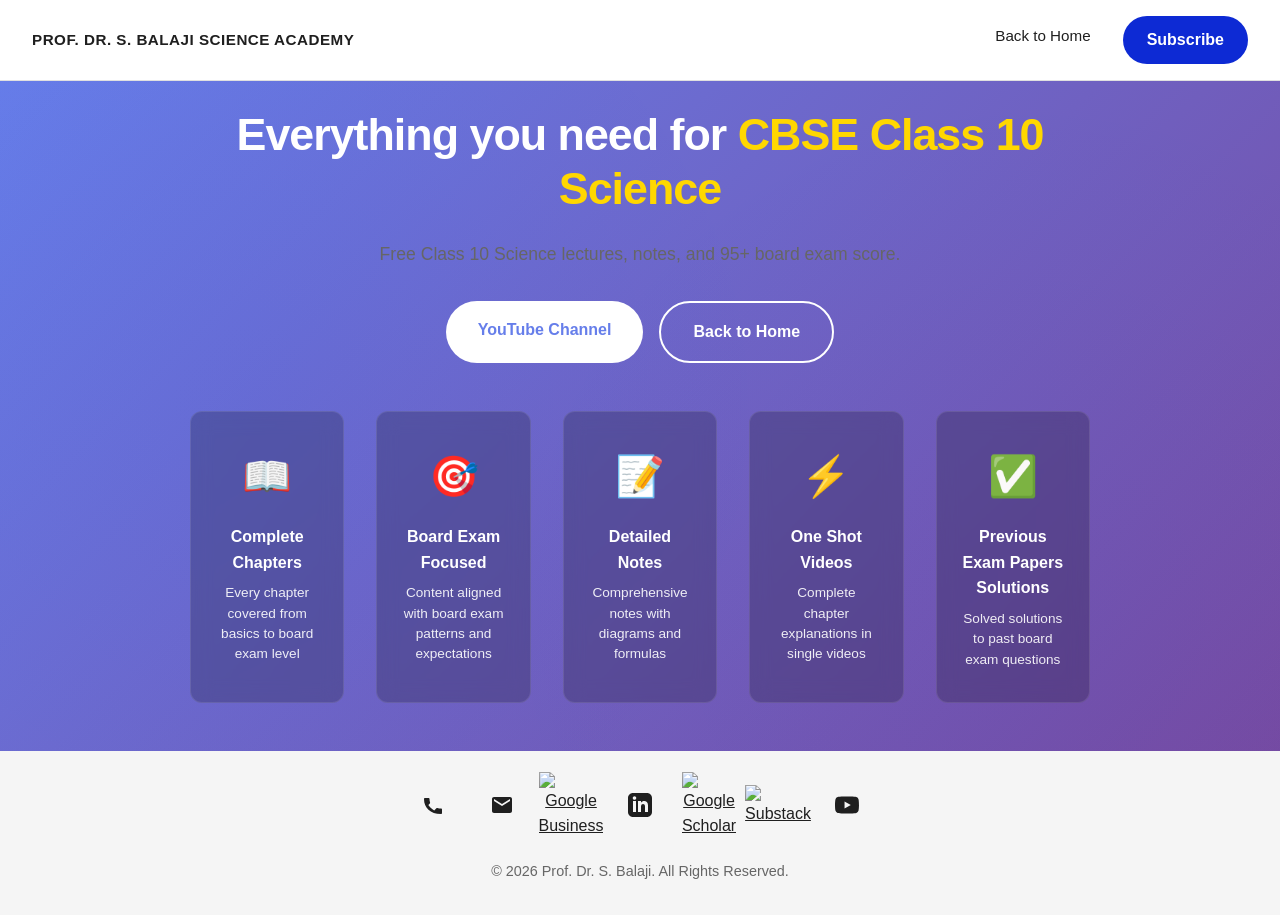
==== commit 577641be: "Add files via upload" ====
--- a/cbse-digest.html
+++ b/cbse-digest.html
@@ -37,28 +37,19 @@
         <div class="hero-grid"></div>
         
         <div class="hero-content">
-            <div class="hero-pill">CLASS 10 SCIENCE</div>
-            
             <h1 class="hero-title">
-                Hey Student, <span class="blue-text">Welcome to CBSE Digest!</span> 👋
+                Everything you need for <span class="blue-text">CBSE Class 10 Science</span>
             </h1>
-            <p class="hero-description italic">
+            <p class="hero-description">
                 Free Class 10 Science lectures, notes, and 95+ board exam score.
             </p>
-            
-            <div class="digest-coming-soon">
-                <p class="coming-text">Class 11 Physics and Chemistry coming soon.</p>
-            </div>
 
             <div class="hero-buttons">
-                <a href="https://www.youtube.com/@CBSEdigest" class="btn btn-primary">Subscribe on YouTube</a>
+                <a href="https://www.youtube.com/@CBSEdigest" class="btn btn-primary">YouTube Channel</a>
                 <a href="index.html" class="btn btn-secondary">Back to Home</a>
             </div>
 
-            <div class="digest-hero-image">
-                <img src="assets/images/cbse-digest-hero.jpg" alt="CBSE Digest Hero" loading="lazy">
-            </div>
-
+            <!-- 5 Feature Cards -->
             <div class="digest-features">
                 <div class="feature-item">
                     <span class="feature-icon">📖</span>
@@ -66,14 +57,24 @@
                     <p>Every chapter covered from basics to board exam level</p>
                 </div>
                 <div class="feature-item">
+                    <span class="feature-icon">🎯</span>
+                    <h3>Board Exam Focused</h3>
+                    <p>Content aligned with board exam patterns and expectations</p>
+                </div>
+                <div class="feature-item">
                     <span class="feature-icon">📝</span>
                     <h3>Detailed Notes</h3>
                     <p>Comprehensive notes with diagrams and formulas</p>
                 </div>
                 <div class="feature-item">
-                    <span class="feature-icon">🎯</span>
-                    <h3>Board Exam Focus</h3>
-                    <p>Every lesson aligned with board exam patterns</p>
+                    <span class="feature-icon">⚡</span>
+                    <h3>One Shot Videos</h3>
+                    <p>Complete chapter explanations in single videos</p>
+                </div>
+                <div class="feature-item">
+                    <span class="feature-icon">✅</span>
+                    <h3>Previous Exam Papers Solutions</h3>
+                    <p>Solved solutions to past board exam questions</p>
                 </div>
             </div>
         </div>
@@ -93,9 +94,7 @@
                 </svg>
             </a>
             <a href="https://g.co/kgs/EkVWVxL" class="footer-icon business" title="Google Business">
-                <svg viewBox="0 0 24 24" xmlns="http://www.w3.org/2000/svg">
-                    <path d="M12 2C6.48 2 2 6.48 2 12s4.48 10 10 10 10-4.48 10-10S17.52 2 12 2zm-2 15l-5-5 1.41-1.41L10 14.17l7.59-7.59L19 8l-9 9z"/>
-                </svg>
+                <img src="assets/icons/google-business.svg" alt="Google Business">
             </a>
             <a href="https://www.linkedin.com/in/profdrsbalaji" class="footer-icon linkedin" title="LinkedIn">
                 <svg viewBox="0 0 24 24" xmlns="http://www.w3.org/2000/svg">
@@ -103,14 +102,10 @@
                 </svg>
             </a>
             <a href="https://scholar.google.co.kr/citations?hl=en&pli=1&user=9NAUZ5MAAAAJ" class="footer-icon scholar" title="Google Scholar">
-                <svg viewBox="0 0 24 24" xmlns="http://www.w3.org/2000/svg">
-                    <text x="2" y="20" font-size="20" font-weight="bold">G</text>
-                </svg>
+                <img src="assets/icons/google-scholar.svg" alt="Google Scholar">
             </a>
             <a href="https://profbalaji.substack.com/" class="footer-icon substack" title="Substack">
-                <svg viewBox="0 0 24 24" xmlns="http://www.w3.org/2000/svg">
-                    <path d="M22.539 8.242H1.46V5.406h21.08v2.836zM1.46 10.812V24h21.08V10.812H1.46zM6.584 19.75h-3.86v-7.05h3.86v7.05zm4.224 0h-3.861v-7.05h3.86v7.05zm4.224 0h-3.86v-7.05h3.86v7.05z"/>
-                </svg>
+                <img src="assets/icons/substack.svg" alt="Substack">
             </a>
             <a href="https://www.youtube.com/@CBSEdigest" class="footer-icon youtube" title="YouTube">
                 <svg viewBox="0 0 24 24" xmlns="http://www.w3.org/2000/svg">
@@ -121,116 +116,6 @@
         <p class="footer-copyright">© 2026 Prof. Dr. S. Balaji. All Rights Reserved.</p>
     </footer>
 
-    <style>
-        .digest-hero {
-            background: linear-gradient(135deg, #667eea 0%, #764ba2 100%);
-            color: white;
-        }
-
-        .digest-hero .hero-title {
-            color: white;
-        }
-
-        .digest-hero .blue-text {
-            color: #ffd700;
-        }
-
-        .digest-coming-soon {
-            background: rgba(255, 255, 255, 0.2);
-            padding: 1rem 1.5rem;
-            border-radius: 8px;
-            margin: 1.5rem 0;
-            backdrop-filter: blur(10px);
-        }
-
-        .coming-text {
-            color: white;
-            font-weight: 700;
-            margin: 0;
-        }
-
-        .digest-hero-image {
-            margin: 2rem 0;
-            border-radius: 12px;
-            overflow: hidden;
-            max-width: 600px;
-            margin-left: auto;
-            margin-right: auto;
-            box-shadow: 0 20px 40px rgba(0, 0, 0, 0.3);
-        }
-
-        .digest-hero-image img {
-            width: 100%;
-            height: auto;
-            display: block;
-        }
-
-        .digest-features {
-            display: grid;
-            grid-template-columns: repeat(3, 1fr);
-            gap: 2rem;
-            margin-top: 3rem;
-            max-width: 900px;
-            margin-left: auto;
-            margin-right: auto;
-        }
-
-        .feature-item {
-            text-align: center;
-            padding: 1.5rem;
-            background: rgba(255, 255, 255, 0.1);
-            border-radius: 12px;
-            backdrop-filter: blur(10px);
-        }
-
-        .feature-icon {
-            font-size: 2.5rem;
-            display: block;
-            margin-bottom: 1rem;
-        }
-
-        .feature-item h3 {
-            font-size: 1.1rem;
-            margin-bottom: 0.5rem;
-        }
-
-        .feature-item p {
-            font-size: 0.9rem;
-            opacity: 0.95;
-        }
-
-        .digest-hero .btn-primary {
-            background: white;
-            color: #667eea;
-        }
-
-        .digest-hero .btn-primary:hover {
-            background: #f0f0f0;
-        }
-
-        .digest-hero .btn-secondary {
-            background: transparent;
-            border-color: white;
-            color: white;
-        }
-
-        .digest-hero .btn-secondary:hover {
-            background: white;
-            color: #667eea;
-        }
-
-        @media (max-width: 768px) {
-            .digest-hero .hero-title {
-                font-size: 1.8rem;
-            }
-
-            .digest-features {
-                grid-template-columns: 1fr;
-                gap: 1rem;
-            }
-        }
-    </style>
-
     <script src="script.js"></script>
 </body>
 </html>
--- a/styles.css
+++ b/styles.css
@@ -6,7 +6,7 @@
     --text-dark: #1f1f1f;
     --text-light: #666;
     --transition: all 0.3s cubic-bezier(0.4, 0, 0.2, 1);
-    --yellow-mustard: #d4a574;
+    --yellow-mustard: #FFCE1B;
 }
 
 * {
@@ -71,6 +71,26 @@
     font-size: 0.95rem;
     transition: var(--transition);
     position: relative;
+    padding-bottom: 0.5rem;
+}
+
+.nav-link::after {
+    content: '';
+    position: absolute;
+    bottom: 0;
+    left: 0;
+    width: 0;
+    height: 3px;
+    background: var(--primary-blue);
+    transition: var(--transition);
+}
+
+.nav-link:hover::after {
+    width: 100%;
+}
+
+.nav-link.active::after {
+    width: 100%;
 }
 
 .nav-link:hover {
@@ -113,7 +133,7 @@
 .nav-mobile {
     display: none;
     position: fixed;
-    left: 0;
+    right: 0;
     top: 0;
     width: 80%;
     height: 100vh;
@@ -122,7 +142,7 @@
     padding: 2rem;
     gap: 1rem;
     z-index: 999;
-    transform: translateX(-100%);
+    transform: translateX(100%);
     transition: transform 0.3s ease;
 }
 
@@ -168,7 +188,6 @@
     }
 }
 
-/* BODY PADDING FOR FIXED HEADER */
 body {
     padding-top: 60px;
 }
@@ -200,6 +219,7 @@
     max-width: 900px;
     text-align: center;
     animation: fadeInUp 0.8s ease-out;
+    width: 100%;
 }
 
 @keyframes fadeInUp {
@@ -292,29 +312,70 @@
     transform: scale(1.08);
 }
 
-.papers-grid {
-    display: grid;
-    grid-template-columns: repeat(3, 1fr);
-    gap: 2rem;
-    margin: 3rem 0;
-    max-width: 500px;
+.hero-separator {
+    display: flex;
+    align-items: center;
+    gap: 1.5rem;
+    margin: 2.5rem 0;
+    max-width: 600px;
     margin-left: auto;
     margin-right: auto;
 }
 
-.paper {
-    text-align: center;
-    font-size: 1.8rem;
-    font-weight: 800;
+.separator-line {
+    flex: 1;
+    height: 2px;
+    background: var(--primary-blue);
+}
+
+.separator-text {
+    font-size: 0.95rem;
+    color: var(--text-light);
+    font-weight: 600;
+    white-space: nowrap;
+}
+
+.floating-badge {
+    position: absolute;
+    padding: 0.75rem 1.5rem;
+    border-radius: 50px;
+    font-weight: 700;
+    font-size: 0.85rem;
+    z-index: 5;
+    pointer-events: none;
+    white-space: nowrap;
+}
+
+.badge-1 {
+    top: 15%;
+    left: 10%;
+    background: #e8f4ff;
     color: var(--primary-blue);
 }
 
-.paper span {
-    display: block;
-    font-size: 0.75rem;
-    font-weight: 600;
-    color: var(--text-light);
-    margin-top: 0.5rem;
+.badge-2 {
+    top: 25%;
+    right: 10%;
+    background: #fff4e8;
+    color: #ff9800;
+}
+
+.badge-3 {
+    bottom: 30%;
+    left: 8%;
+    background: #e8ffe8;
+    color: #4caf50;
+}
+
+.badge-4 {
+    bottom: 20%;
+    right: 8%;
+    background: #ffe8f4;
+    color: #e91e63;
+}
+
+.papers-grid {
+    display: none;
 }
 
 .name-card {
@@ -323,7 +384,7 @@
     border-radius: 12px;
     padding: 1.5rem;
     margin-top: 2rem;
-    max-width: 600px;
+    max-width: 400px;
     margin-left: auto;
     margin-right: auto;
     box-shadow: 0 4px 12px rgba(0, 0, 0, 0.05);
@@ -331,7 +392,7 @@
 
 .name-card h3 {
     font-size: 1.3rem;
-    margin-bottom: 0.25rem;
+    margin-bottom: 0.5rem;
 }
 
 .degree {
@@ -343,14 +404,11 @@
 .meta {
     font-size: 0.9rem;
     color: var(--text-light);
-    margin-bottom: 1rem;
+    margin-bottom: 0;
 }
 
 .subjects-pills {
-    display: flex;
-    gap: 0.75rem;
-    justify-content: center;
-    flex-wrap: wrap;
+    display: none;
 }
 
 .pill {
@@ -362,46 +420,6 @@
     font-weight: 600;
 }
 
-/* FLOATING BADGES - PARALLAX */
-.floating-badge {
-    position: fixed;
-    padding: 0.75rem 1.5rem;
-    border-radius: 50px;
-    font-weight: 700;
-    font-size: 0.85rem;
-    z-index: 5;
-    pointer-events: none;
-    white-space: nowrap;
-}
-
-.badge-1 {
-    top: 15%;
-    left: 10%;
-    background: #e8f4ff;
-    color: var(--primary-blue);
-}
-
-.badge-2 {
-    top: 25%;
-    right: 10%;
-    background: #fff4e8;
-    color: #ff9800;
-}
-
-.badge-3 {
-    bottom: 30%;
-    left: 8%;
-    background: #e8ffe8;
-    color: #4caf50;
-}
-
-.badge-4 {
-    bottom: 20%;
-    right: 8%;
-    background: #ffe8f4;
-    color: #e91e63;
-}
-
 @media (max-width: 768px) {
     .floating-badge {
         display: none;
@@ -409,6 +427,7 @@
 
     .hero-title {
         font-size: 2rem;
+        line-height: 1.3;
     }
 
     .hero-buttons {
@@ -416,6 +435,15 @@
     }
 
     .btn {
+        width: 100%;
+    }
+
+    .hero-separator {
+        flex-direction: column;
+        gap: 1rem;
+    }
+
+    .separator-line {
         width: 100%;
     }
 }
@@ -454,22 +482,47 @@
     margin: 0 auto;
 }
 
+/* SECTION BACKGROUNDS - ALTERNATING */
+.about {
+    background: #f9f9f9;
+}
+
+.about-content {
+    background: #f9f9f9;
+    border-radius: 0;
+    padding: 0;
+    max-width: none;
+    margin: 0;
+}
+
+.courses {
+    background: white;
+}
+
+.modes {
+    background: #f5f5f5;
+}
+
+.faqs {
+    background: white;
+}
+
+.blog {
+    background: white;
+}
+
+.contact {
+    background: #f9f9f9;
+}
+
 /* ABOUT */
-.about {
-    background: var(--light-gray);
-}
-
 .about-content {
-    background: white;
-    border-radius: 12px;
-    padding: 2rem;
-    max-width: 700px;
-    margin: 0 auto;
+    line-height: 1.8;
 }
 
 .about-content p {
     margin-bottom: 1rem;
-    line-height: 1.8;
+    color: var(--text-light);
 }
 
 .read-more-content {
@@ -519,10 +572,6 @@
 }
 
 /* COURSES */
-.courses {
-    background: white;
-}
-
 .courses-grid {
     display: grid;
     grid-template-columns: repeat(2, 1fr);
@@ -798,10 +847,6 @@
 }
 
 /* MODES */
-.modes {
-    background: var(--light-gray);
-}
-
 .modes-container {
     display: grid;
     grid-template-columns: repeat(3, 1fr);
@@ -901,7 +946,6 @@
     transform: scale(1.08);
 }
 
-/* MOBILE MODE CARDS - ACCORDION */
 @media (max-width: 768px) {
     .modes-container {
         display: flex;
@@ -939,10 +983,6 @@
 }
 
 /* FAQs */
-.faqs {
-    background: white;
-}
-
 .faq-filters {
     display: flex;
     gap: 1rem;
@@ -1026,10 +1066,6 @@
 }
 
 /* BLOG */
-.blog {
-    background: white;
-}
-
 .blog-content {
     display: grid;
     grid-template-columns: 350px 1fr;
@@ -1038,10 +1074,11 @@
 }
 
 .blog-card {
-    background: var(--light-gray);
+    background: white;
     padding: 2rem;
     border-radius: 12px;
     height: fit-content;
+    border: 1px solid var(--border-light);
 }
 
 .blog-card h3 {
@@ -1110,8 +1147,10 @@
     position: relative;
     display: flex;
     align-items: center;
+    justify-content: center;
     gap: 1.5rem;
     width: 100%;
+    height: 400px;
 }
 
 .carousel-arrow {
@@ -1146,6 +1185,10 @@
     overflow: hidden;
     width: 100%;
     min-width: 0;
+    height: 100%;
+    display: flex;
+    align-items: center;
+    max-width: 650px;
 }
 
 .carousel-container {
@@ -1159,6 +1202,8 @@
     padding: 0;
     margin: 0;
     -webkit-overflow-scrolling: touch;
+    height: 100%;
+    align-items: center;
 }
 
 .carousel-container::-webkit-scrollbar {
@@ -1177,13 +1222,15 @@
 
 .carousel-item {
     flex: 0 0 280px;
-    scroll-snap-align: start;
+    scroll-snap-align: center;
     background: white;
     border-radius: 12px;
     overflow: hidden;
     box-shadow: 0 2px 10px rgba(0, 0, 0, 0.08);
     transition: var(--transition);
     height: fit-content;
+    align-self: center;
+    border: 1px solid var(--border-light);
 }
 
 .carousel-item:hover {
@@ -1231,7 +1278,6 @@
     color: var(--dark-blue);
 }
 
-/* MOBILE BLOG */
 @media (max-width: 1024px) {
     .blog-content {
         grid-template-columns: 1fr;
@@ -1271,6 +1317,7 @@
         align-items: center;
         gap: 1rem;
         width: 100%;
+        height: auto;
         overflow: visible;
     }
 
@@ -1289,6 +1336,7 @@
         width: 100%;
         max-width: 100%;
         overflow: visible;
+        height: auto;
     }
 
     .carousel-container {
@@ -1303,6 +1351,7 @@
         margin: 0;
         -webkit-overflow-scrolling: touch;
         box-sizing: border-box;
+        height: auto;
     }
 
     .carousel-item {
@@ -1341,7 +1390,7 @@
 
 /* CONTACT */
 .contact {
-    background: var(--light-gray);
+    background: #f9f9f9;
 }
 
 .contact-content {
@@ -1428,10 +1477,10 @@
 
 /* INQUIRY FORM */
 .contact-form-wrapper {
-    background: white;
+    background: #FFCE1B;
     padding: 2rem;
     border-radius: 12px;
-    border: 3px solid var(--yellow-mustard);
+    border: none;
 }
 
 .inquiry-heading {
@@ -1439,6 +1488,7 @@
     font-weight: 700;
     margin-bottom: 1.5rem;
     text-align: center;
+    color: var(--text-dark);
 }
 
 .form-group {
@@ -1454,8 +1504,9 @@
 
 .form-buttons {
     display: flex;
-    gap: 0.75rem;
-    flex-direction: column;
+    gap: 0.5rem;
+    flex-direction: row;
+    flex-wrap: wrap;
 }
 
 .form-buttons-row {
@@ -1463,14 +1514,17 @@
 }
 
 .form-btn {
+    flex: 1;
+    min-width: calc(50% - 0.25rem);
     padding: 0.75rem 1.5rem;
-    border: 2px solid var(--border-light);
+    border: 1px solid var(--border-light);
     background: white;
     border-radius: 8px;
     cursor: pointer;
     font-weight: 600;
     transition: var(--transition);
     text-align: center;
+    color: var(--text-dark);
 }
 
 .form-btn.active {
@@ -1486,7 +1540,7 @@
 .form-submit {
     width: 100%;
     padding: 1rem;
-    background: var(--yellow-mustard);
+    background: var(--primary-blue);
     color: white;
     border: none;
     border-radius: 8px;
@@ -1494,10 +1548,11 @@
     font-size: 1rem;
     cursor: pointer;
     transition: var(--transition);
+    margin-top: 1rem;
 }
 
 .form-submit:hover:not(:disabled) {
-    background: #c49463;
+    background: var(--dark-blue);
     transform: scale(1.05);
 }
 
@@ -1527,7 +1582,7 @@
 
     .form-btn {
         flex: 1;
-        min-width: 45%;
+        min-width: calc(50% - 0.25rem);
     }
 
     .form-buttons-row {
@@ -1537,8 +1592,8 @@
 
 /* FOOTER */
 .footer {
-    background: var(--text-dark);
-    color: white;
+    background: var(--light-gray);
+    color: var(--text-dark);
     padding: 2rem;
     text-align: center;
 }
@@ -1546,7 +1601,7 @@
 .footer-icons {
     display: flex;
     justify-content: center;
-    gap: 2rem;
+    gap: 1.5rem;
     margin-bottom: 2rem;
     flex-wrap: wrap;
 }
@@ -1557,7 +1612,7 @@
     justify-content: center;
     width: 45px;
     height: 45px;
-    color: white;
+    color: var(--text-dark);
     transition: var(--transition);
 }
 
@@ -1597,12 +1652,12 @@
 
 .footer-copyright {
     font-size: 0.9rem;
-    color: rgba(255, 255, 255, 0.7);
+    color: var(--text-light);
 }
 
 @media (max-width: 768px) {
     .footer-icons {
-        gap: 1rem;
+        gap: 0.75rem;
     }
 
     .footer-icon {
@@ -1614,4 +1669,116 @@
         width: 20px;
         height: 20px;
     }
-}
+
+    .section-title {
+        font-size: 1.8rem;
+        line-height: 1.3;
+    }
+
+    .section-subtitle {
+        font-size: 0.95rem;
+    }
+}
+
+/* DIGEST HERO */
+.digest-hero {
+    background: linear-gradient(135deg, #667eea 0%, #764ba2 100%);
+    color: white;
+    min-height: auto;
+    padding: 3rem 1rem;
+}
+
+.digest-hero .hero-title {
+    color: white;
+    font-size: 2.8rem;
+}
+
+.digest-hero .blue-text {
+    color: #ffd700;
+}
+
+.digest-coming-soon {
+    background: rgba(255, 255, 255, 0.2);
+    padding: 1rem 1.5rem;
+    border-radius: 8px;
+    margin: 1.5rem 0;
+    backdrop-filter: blur(10px);
+}
+
+.coming-text {
+    color: white;
+    font-weight: 700;
+    margin: 0;
+}
+
+.digest-hero-image {
+    display: none;
+}
+
+.digest-features {
+    display: grid;
+    grid-template-columns: repeat(5, 1fr);
+    gap: 2rem;
+    margin-top: 3rem;
+    max-width: 1200px;
+    margin-left: auto;
+    margin-right: auto;
+}
+
+.feature-item {
+    text-align: center;
+    padding: 2rem 1.5rem;
+    background: rgba(0, 0, 0, 0.2);
+    border-radius: 12px;
+    backdrop-filter: blur(10px);
+    border: 1px solid rgba(255, 255, 255, 0.1);
+}
+
+.feature-icon {
+    font-size: 2.5rem;
+    display: block;
+    margin-bottom: 1rem;
+}
+
+.feature-item h3 {
+    font-size: 1rem;
+    margin-bottom: 0.5rem;
+    font-weight: 700;
+}
+
+.feature-item p {
+    font-size: 0.85rem;
+    opacity: 0.9;
+    line-height: 1.5;
+}
+
+.digest-hero .btn-primary {
+    background: white;
+    color: #667eea;
+}
+
+.digest-hero .btn-primary:hover {
+    background: #f0f0f0;
+}
+
+.digest-hero .btn-secondary {
+    background: transparent;
+    border-color: white;
+    color: white;
+}
+
+.digest-hero .btn-secondary:hover {
+    background: white;
+    color: #667eea;
+}
+
+@media (max-width: 768px) {
+    .digest-features {
+        grid-template-columns: 1fr;
+        gap: 1rem;
+    }
+
+    .digest-hero .hero-title {
+        font-size: 1.8rem;
+    }
+}
